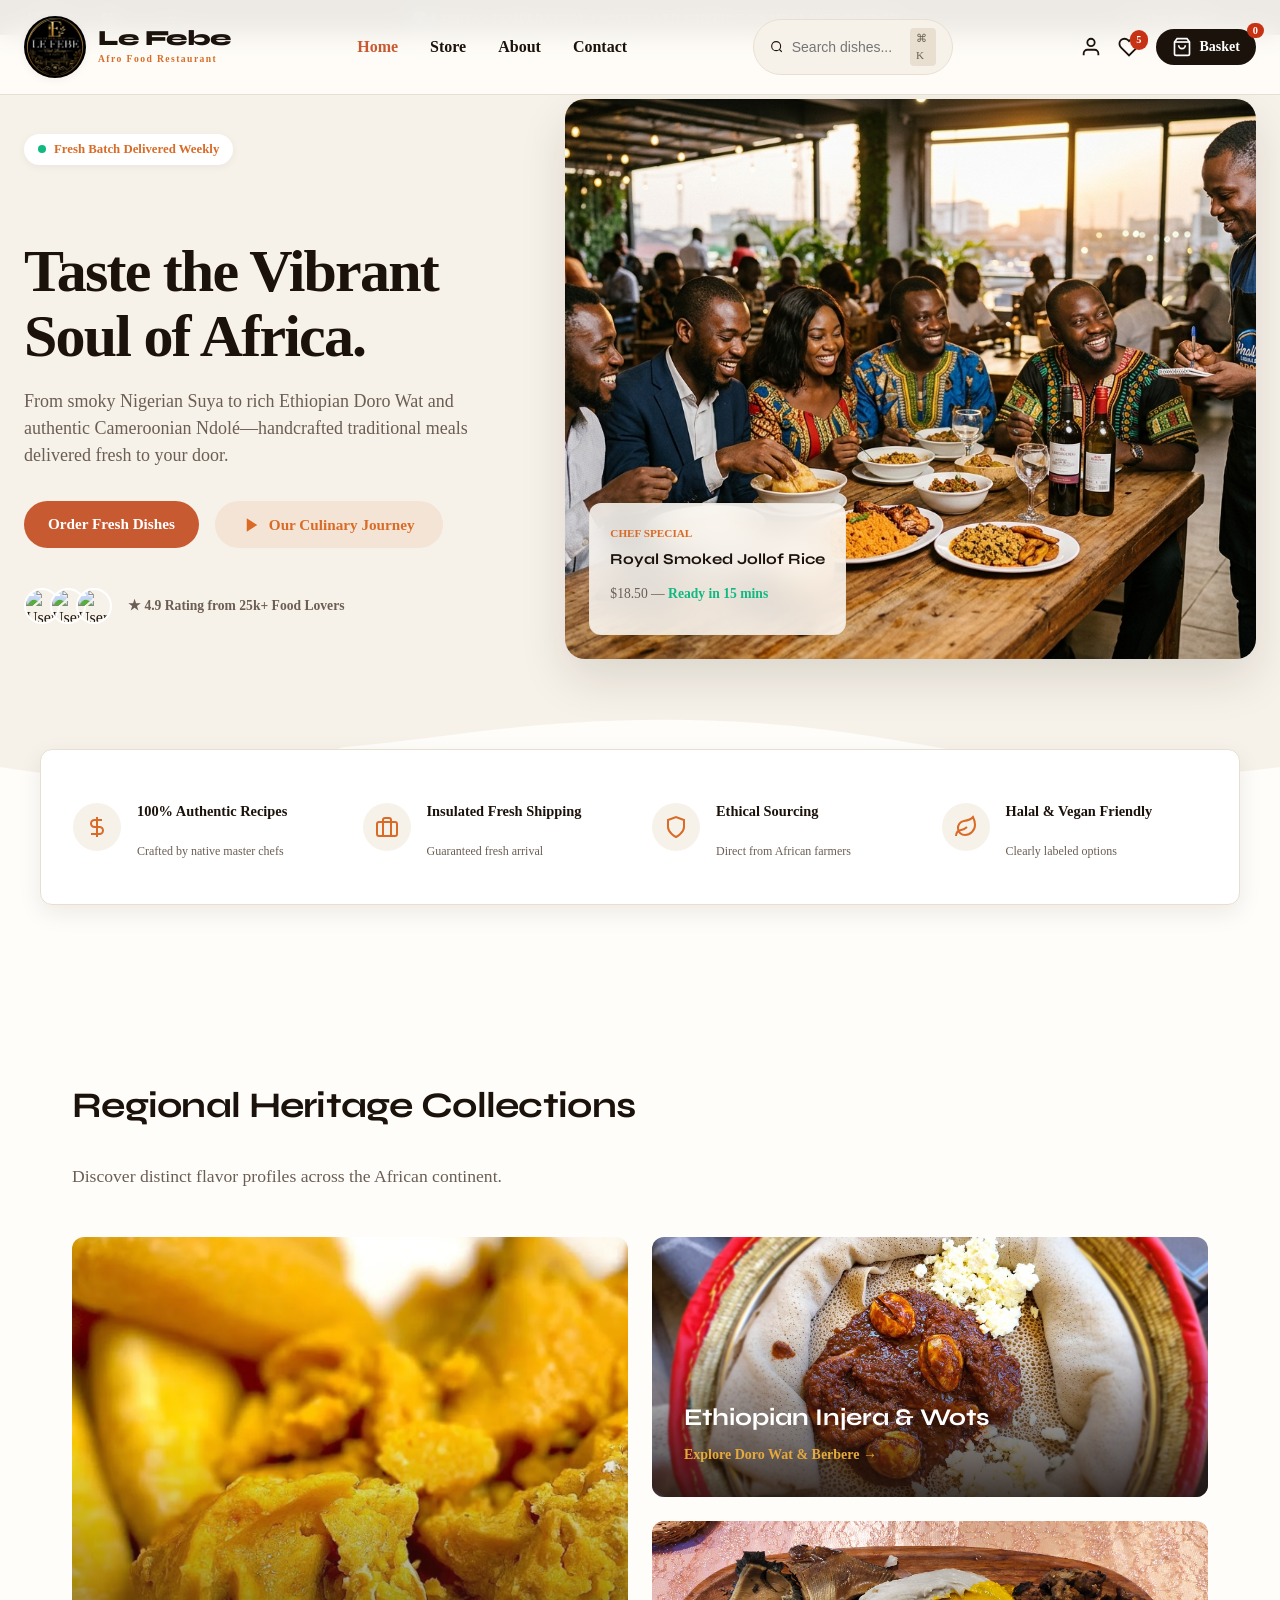
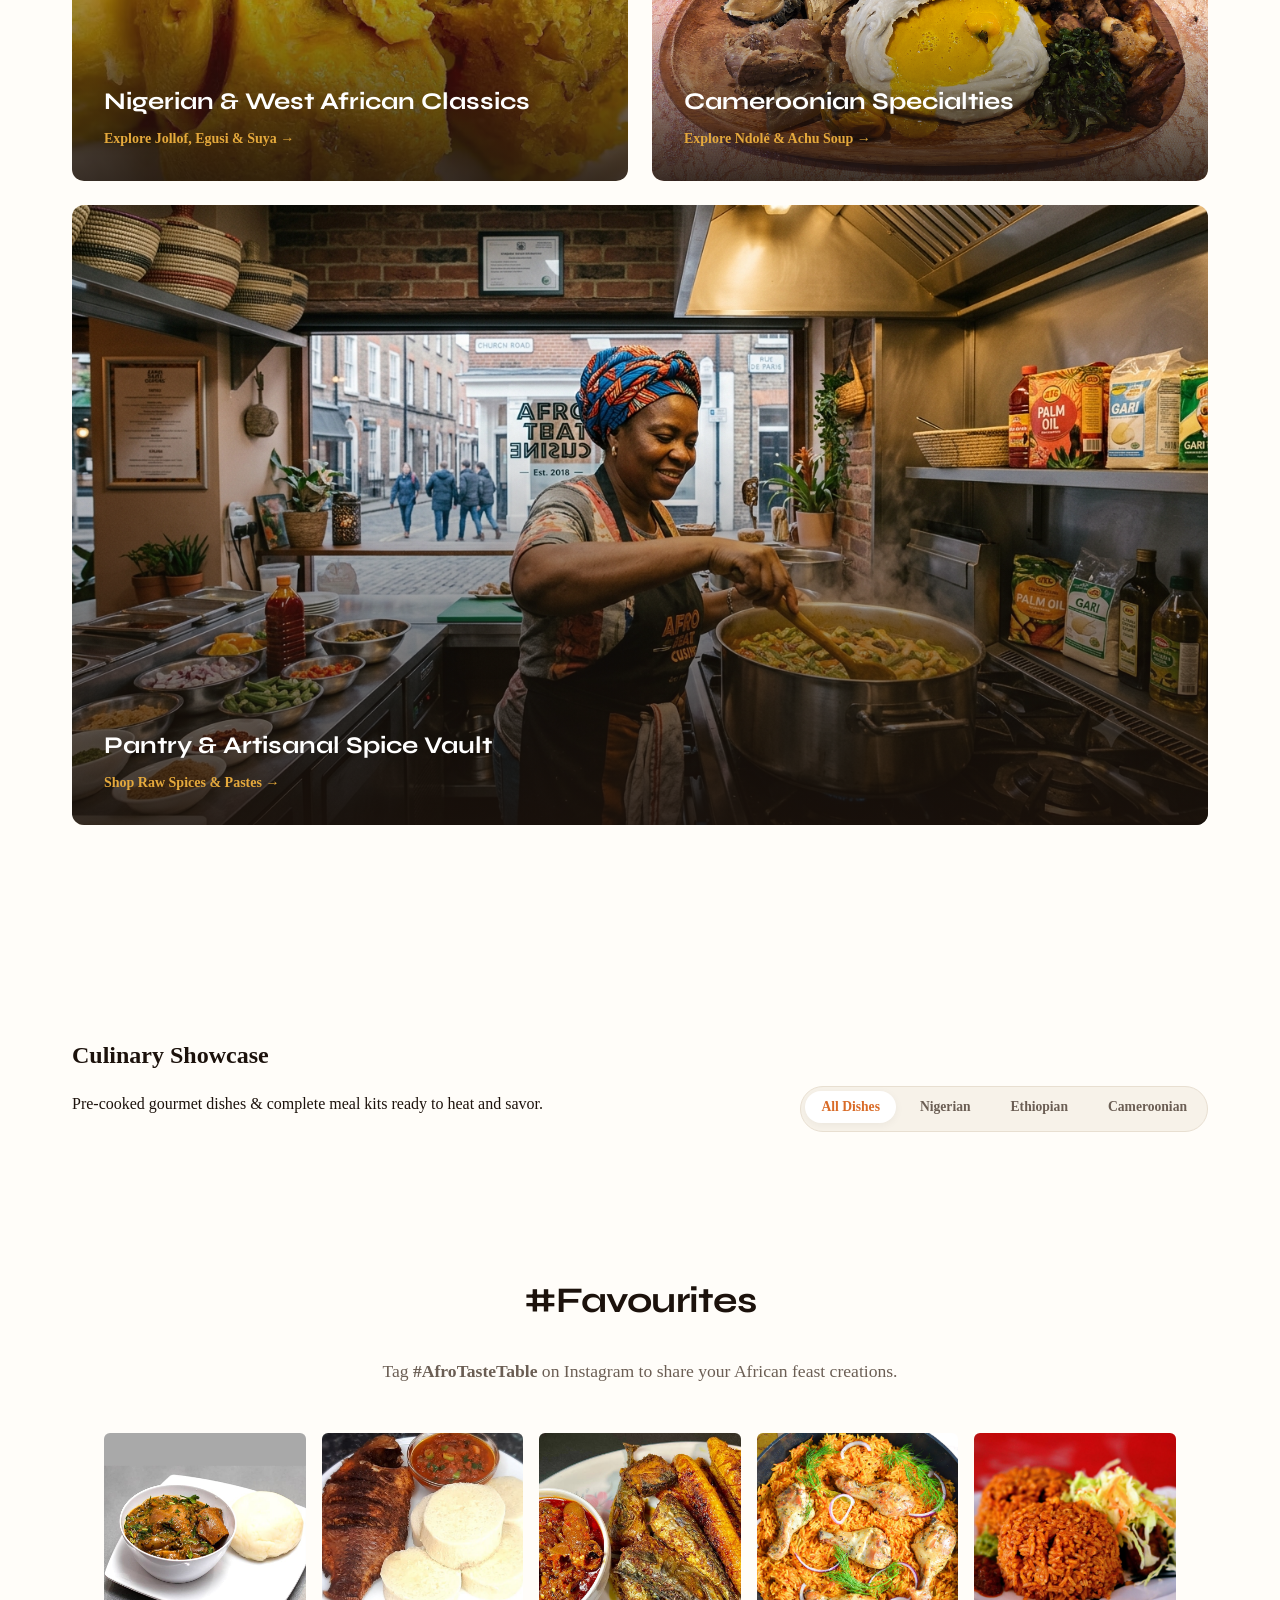
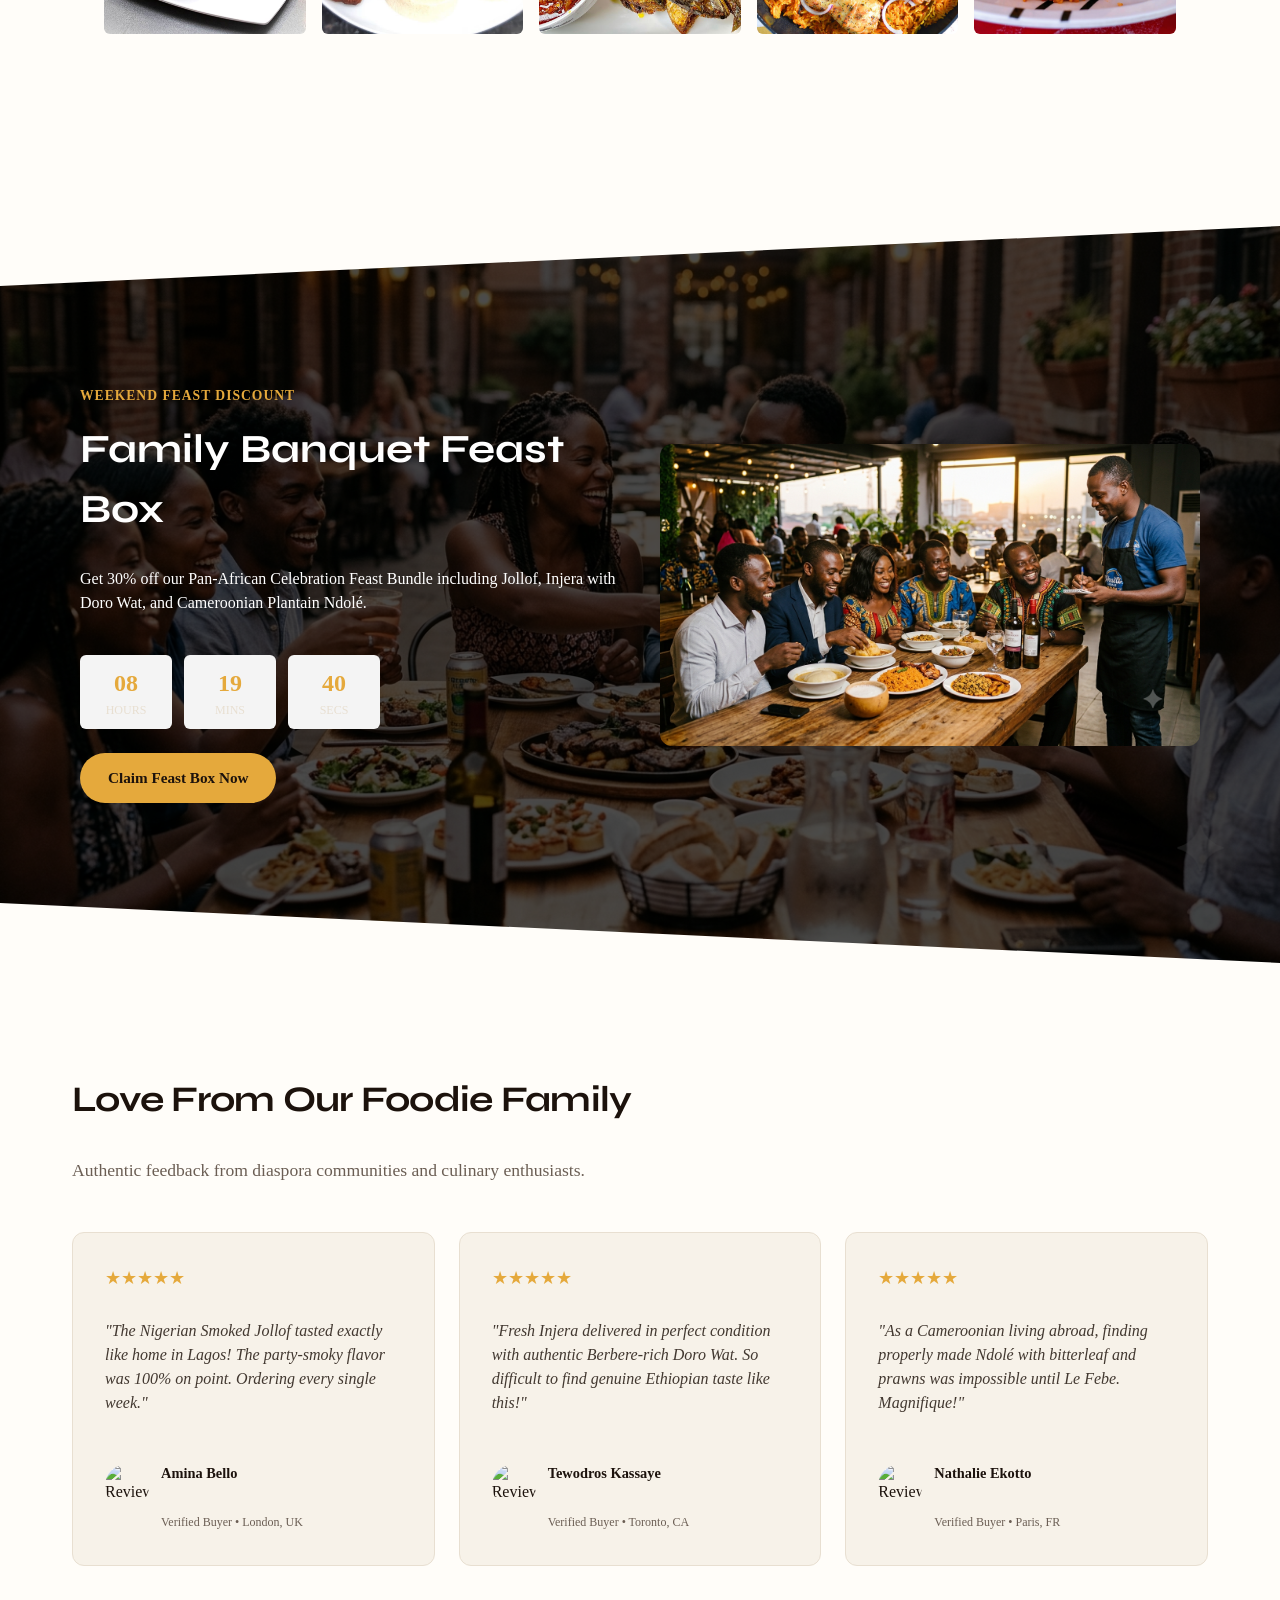
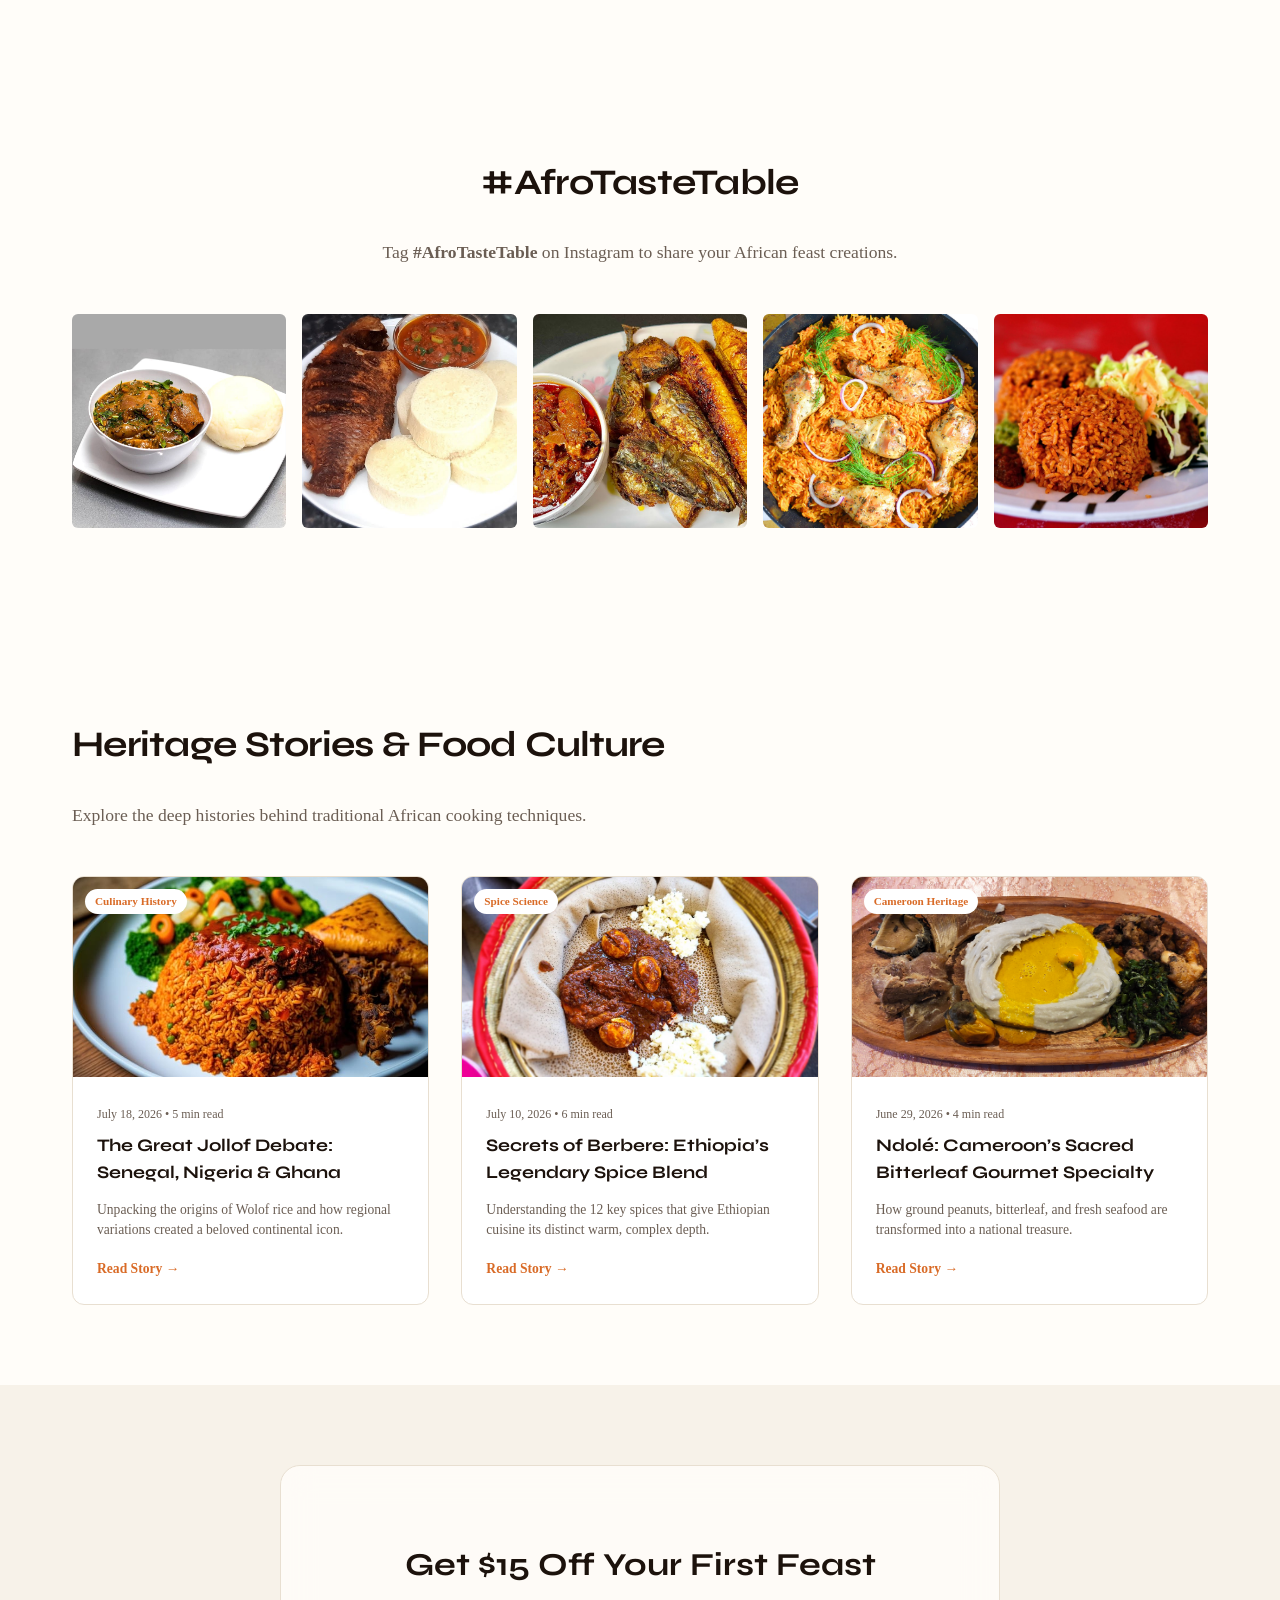
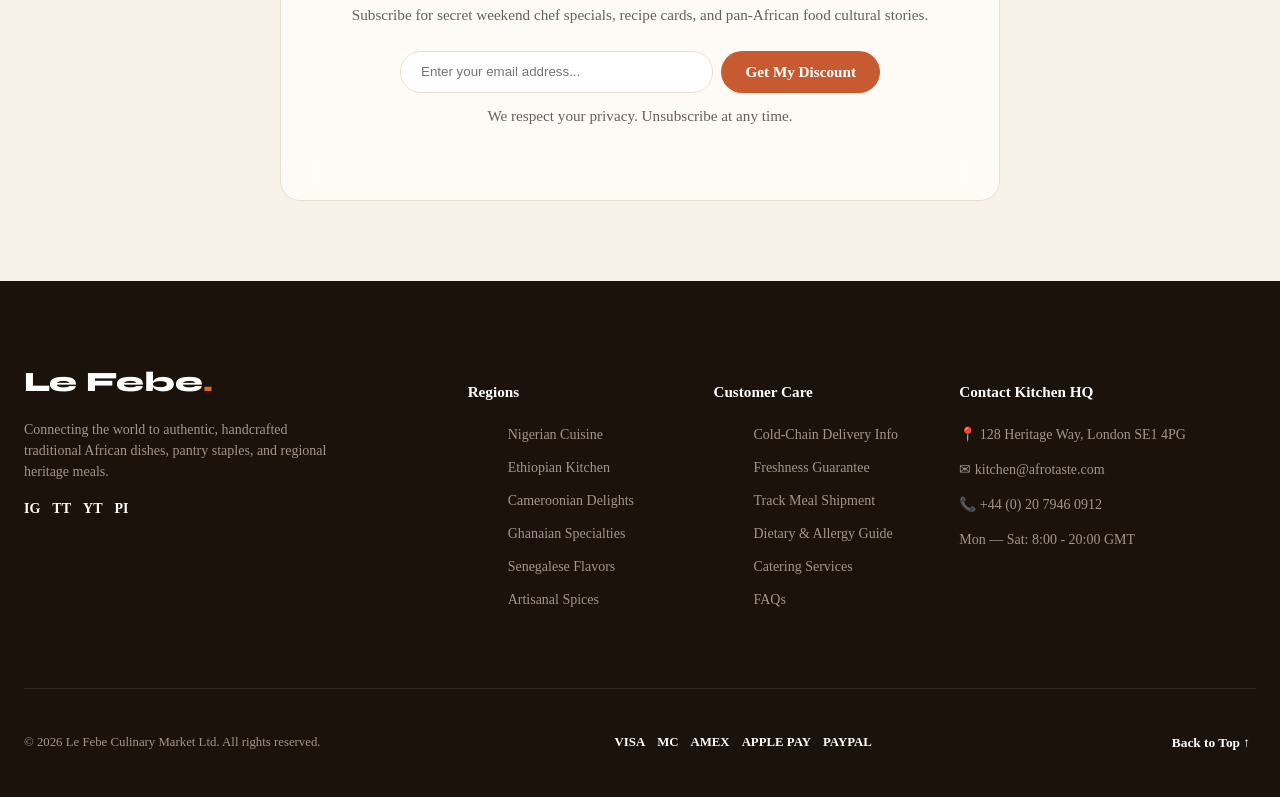
==== index.html @ 7fd89a49 ".." ====
<!DOCTYPE html>
<html lang="en">
<head>
  <meta charset="UTF-8">
  <meta name="viewport" content="width=device-width, initial-scale=1.0">
  <title>Le Febe — Authentic Pan-African Culinary Experience</title>
  <link rel="preconnect" href="https://fonts.googleapis.com">
  <link rel="preconnect" href="https://fonts.gstatic.com" crossorigin>
  <link href="https://fonts.googleapis.com/css2?family=Plus+Jakarta+Sans:wght@400;500;600;700&family=Syne:wght@600;700;800&display=swap" rel="stylesheet">
  <link rel="stylesheet" href="style.css">
</head>
<body>

  <!-- 1. SUPER HEADER (Announcement Bar) -->
  <div class="super-header" id="superHeader">
    <div class="super-header-container">
      <div class="selectors">
        <select aria-label="Currency Selector">
          <option>USD $</option>
          <option>EUR €</option>
          <option>GBP £</option>
          <option>NGN ₦</option>
        </select>
        <select aria-label="Language Selector">
          <option>EN</option>
          <option>FR</option>
          <option>AM (አማርኛ)</option>
        </select>
      </div>
      <div class="promo-text">
        🌍 EXPRESS TEMPERATURE-CONTROLLED SHIPPING ON MEAL KITS OVER $75
      </div>
      <div class="super-actions">
        <a href="#help">Catering Support</a>
        <button class="dismiss-btn" id="dismissSuperHeader" aria-label="Dismiss banner">✕</button>
      </div>
    </div>
  </div>


<!-- 2. MAIN HEADER -->
<header class="main-header">
  <div class="header-container">
    <!-- SITE NAME / LOGO (Stays visible on mobile) -->
    <a href="index.html" class="brand-logo-placeholder">
      <div class="logo-box">
        <img src="logo.png" alt="Swiss Logo" style="width: 100%; height: auto;"  srcset="">
        <!-- <svg width="22" height="22" viewBox="0 0 24 24" fill="none" stroke="#000" stroke-width="2"><path d="M12 2L2 7l10 5 10-5-10-5zM2 17l10 5 10-5M2 12l10 5 10-5"></path></svg> -->
      </div>
      <div class="logo-text-group">
        <span class="logo-name">Le Febe</span>
        <span class="logo-sub">Afro Food Restaurant</span>
      </div>
    </a>

    <!-- DESKTOP NAVIGATION LINKS -->
    <nav class="main-nav desktop-only">
      <ul class="nav-list">
        <li><a href="index.html" class="nav-link active">Home</a></li>
        <li><a href="store.html" class="nav-link">Store</a></li>
        <li><a href="about.html" class="nav-link">About</a></li>
        <li><a href="contact.html" class="nav-link">Contact</a></li>
      </ul>
    </nav>
    
    <!-- DESKTOP SEARCH BAR (NARROWER WIDTH) -->
    <div class="search-wrapper desktop-only">
      <svg width="18" height="18" viewBox="0 0 24 24" fill="none" stroke="currentColor" stroke-width="2"><circle cx="11" cy="11" r="8"></circle><line x1="21" y1="21" x2="16.65" y2="16.65"></line></svg>
      <input type="text" placeholder="Search dishes..." id="searchInput">
      <span class="search-shortcut">⌘K</span>
    </div>

    <!-- DESKTOP USER ACTIONS (Hidden on mobile) -->
    <div class="user-actions desktop-only">
      <a href="account.html" class="icon-link" aria-label="Account">
        <svg width="22" height="22" viewBox="0 0 24 24" fill="none" stroke="currentColor" stroke-width="2"><path d="M20 21v-2a4 4 0 0 0-4-4H8a4 4 0 0 0-4 4v2"></path><circle cx="12" cy="7" r="4"></circle></svg>
      </a>
      <a href="wishlist.html" class="icon-link wishlist-trigger" aria-label="Wishlist">
        <svg width="22" height="22" viewBox="0 0 24 24" fill="none" stroke="currentColor" stroke-width="2"><path d="M20.84 4.61a5.5 5.5 0 0 0-7.78 0L12 5.67l-1.06-1.06a5.5 5.5 0 0 0-7.78 7.78l1.06 1.06L12 21.23l7.78-7.78 1.06-1.06a5.5 5.5 0 0 0 0-7.78z"></path></svg>
        <span class="badge" id="wishlistCount">5</span>
      </a>
      <button class="cart-trigger-btn" id="cartTrigger" onclick="document.getElementById('cartDrawer').classList.add('active');">
        <svg width="20" height="20" viewBox="0 0 24 24" fill="none" stroke="currentColor" stroke-width="2"><path d="M6 2L3 6v14a2 2 0 0 0 2 2h14a2 2 0 0 0 2-2V6l-3-4z"></path><line x1="3" y1="6" x2="21" y2="6"></line><path d="M16 10a4 4 0 0 1-8 0"></path></svg>
        <span class="cart-title">Basket</span>
        <span class="badge" id="cartCount">0</span>
      </button>
    </div>

    <!-- MOBILE MENU TOGGLE BUTTON (Visible only on mobile) -->
    <button class="mobile-nav-toggle mobile-only" id="mobileMenuOpen" aria-label="Open Menu">
      <svg width="26" height="26" viewBox="0 0 24 24" fill="none" stroke="currentColor" stroke-width="2.5"><line x1="3" y1="12" x2="21" y2="12"></line><line x1="3" y1="6" x2="21" y2="6"></line><line x1="3" y1="18" x2="21" y2="18"></line></svg>
    </button>
  </div>
</header>


<!-- INSERT DIRECTLY AFTER <header>: MOBILE SLIDE-OUT MENU DRAWER -->
<div class="mobile-menu-overlay" id="mobileMenuOverlay"></div>
<aside class="mobile-menu-drawer" id="mobileMenuDrawer">
  <div class="mobile-menu-header">
    <span class="logo-name">Le Febe</span>
    <button id="mobileMenuClose" style="font-weight:700; font-size:1.2rem;">✕</button>
  </div>
  <div class="mobile-menu-body">
    <!-- Search bar moved inside mobile menu -->
    <div class="search-wrapper" style="margin-bottom: 16px;">
      <input type="text" placeholder="Search Jollof, Injera, Suya..." style="width:100%;">
    </div>
    <nav class="mobile-nav-list" style="display:flex; flex-direction:column; gap:12px;">
      <a href="#products">Ready Meals</a>
      <a href="#categories">Artisanal Spices</a>
      <a href="#promo">Weekend Feast Sale</a>
    </nav>
  </div>
</aside>

  <main>
    <!-- 3. HERO SECTION -->
    <section class="hero-section">
      <div class="hero-container">
        <div class="hero-content">
          <div class="pill-tag"><span class="dot"></span> Fresh Batch Delivered Weekly</div>
          <h1 class="hero-title" style="font-family: prompt" >Taste the Vibrant Soul of Africa.</h1>
          <p class="hero-subtitle">From smoky Nigerian Suya to rich Ethiopian Doro Wat and authentic Cameroonian Ndolé—handcrafted traditional meals delivered fresh to your door.</p>
          <div class="hero-cta-group">
            <a href="#products" class="btn btn-primary">Order Fresh Dishes</a>
            <button class="btn btn-ghost" id="openVideoBtn">
              <svg width="18" height="18" viewBox="0 0 24 24" fill="currentColor"><polygon points="5 3 19 12 5 21 5 3"></polygon></svg>
              Our Culinary Journey
            </button>
          </div>
          <div class="hero-social-proof">
            <div class="avatar-stack">
              <img src="https://images.unsplash.com/photo-1531746020798-e6953c6e8e04?auto=format&fit=crop&w=100&q=80" alt="User">
              <img src="https://images.unsplash.com/photo-1507003211169-0a1dd7228f2d?auto=format&fit=crop&w=100&q=80" alt="User">
              <img src="https://images.unsplash.com/photo-1522075469751-3a6694fb2f61?auto=format&fit=crop&w=100&q=80" alt="User">
            </div>
            <div class="proof-text">★ 4.9 Rating from 25k+ Food Lovers</div>
          </div>
        </div>

        <div class="hero-visual">
          <img src="hero.png" alt="Le Febe Banquet">
          <div class="floating-card glassmorphism">
            <span class="tag">Chef Special</span>
            <h4>Royal Smoked Jollof Rice</h4>
            <p>$18.50 — <span>Ready in 15 mins</span></p>
          </div>
        </div>
      </div>

      <!-- SHAPE DIVIDER 1: Soft Organic Wave -->
      <div class="shape-divider wave-divider">
        <svg data-name="Layer 1" xmlns="http://www.w3.org/2000/svg" viewBox="0 0 1200 120" preserveAspectRatio="none">
          <path d="M321.39,56.44c58-10.79,114.16-30.13,172-41.86,82.39-16.72,168.19-17.73,250.45-.39C823.78,31,906.67,72,985.66,92.83c70.05,18.48,146.53,26.09,214.34,3V120H0V95.8C59.71,118.08,130.83,121.5,200,115.8,241.1,112.4,281.3,87.9,321.39,56.44Z" fill="#FFFDF9"></path>
        </svg>
      </div>
    </section>

    <!-- 4. TRUST BADGES & VALUE PROPOSITIONS -->
    <section class="trust-section">
      <div class="trust-container">
        <div class="trust-card">
          <div class="icon-wrap">
            <svg width="24" height="24" viewBox="0 0 24 24" fill="none" stroke="currentColor" stroke-width="2"><path d="M12 2v20M17 5H9.5a3.5 3.5 0 0 0 0 7h5a3.5 3.5 0 0 1 0 7H6"></path></svg>
          </div>
          <div>
            <h4>100% Authentic Recipes</h4>
            <p>Crafted by native master chefs</p>
          </div>
        </div>
        <div class="trust-card">
          <div class="icon-wrap">
            <svg width="24" height="24" viewBox="0 0 24 24" fill="none" stroke="currentColor" stroke-width="2"><rect x="2" y="7" width="20" height="14" rx="2" ry="2"></rect><path d="M16 21V5a2 2 0 0 0-2-2h-4a2 2 0 0 0-2 2v16"></path></svg>
          </div>
          <div>
            <h4>Insulated Fresh Shipping</h4>
            <p>Guaranteed fresh arrival</p>
          </div>
        </div>
        <div class="trust-card">
          <div class="icon-wrap">
            <svg width="24" height="24" viewBox="0 0 24 24" fill="none" stroke="currentColor" stroke-width="2"><path d="M12 22s8-4 8-10V5l-8-3-8 3v7c0 6 8 10 8 10z"></path></svg>
          </div>
          <div>
            <h4>Ethical Sourcing</h4>
            <p>Direct from African farmers</p>
          </div>
        </div>
        <div class="trust-card">
          <div class="icon-wrap">
            <svg width="24" height="24" viewBox="0 0 24 24" fill="none" stroke="currentColor" stroke-width="2"><path d="M11 20A7 7 0 0 1 9.8 6.1C15.5 5 17 4.48 19 2c1 2 2 4.18 2 8 0 5.5-4.78 10-10 10Z"></path><path d="M2 21c0-3 1.85-5.36 5.08-6C9.5 14.52 12 13 13 12"></path></svg>
          </div>
          <div>
            <h4>Halal & Vegan Friendly</h4>
            <p>Clearly labeled options</p>
          </div>
        </div>
      </div>
    </section>

      <div class="container" style="margin-top: 4em;">
        <!-- <h2>AFRO-EATS Dynamic Storefront</h2> -->
        <div class="products-grid" id="productsGrid"></div>
      </div>

    <!-- 5. FEATURED CATEGORIES (Bento Grid) -->
    <section class="categories-section" id="categories">
      <div class="section-container">
        <div class="section-header">
          <h2>Regional Heritage Collections</h2>
          <p>Discover distinct flavor profiles across the African continent.</p>
        </div>
        
        <div class="bento-grid">
          <div class="bento-item cat-large">
            <img src="okpa.jpg" alt="West African Delights">
            <div class="bento-overlay">
              <h3>Nigerian & West African Classics</h3>
              <a href="#products" class="category-link">Explore Jollof, Egusi & Suya →</a>
            </div>
          </div>
          <div class="bento-item cat-top">
            <img src="ethio.jpg" alt="Ethiopian Injera">
            <div class="bento-overlay">
              <h3>Ethiopian Injera & Wots</h3>
              <a href="#products" class="category-link">Explore Doro Wat & Berbere →</a>
            </div>
          </div>
          <div class="bento-item cat-mid">
            <img src="cam.jpg" alt="Cameroonian Delicacies">
            <div class="bento-overlay">
              <h3>Cameroonian Specialties</h3>
              <a href="#products" class="category-link">Explore Ndolé & Achu Soup →</a>
            </div>
          </div>
          <div class="bento-item cat-wide">
            <img src="okra_ck.png" alt="African Spices">
            <div class="bento-overlay">
              <h3>Pantry & Artisanal Spice Vault</h3>
              <a href="#products" class="category-link">Shop Raw Spices & Pastes →</a>
            </div>
          </div>
        </div>
      </div>
    </section>

    <!-- 6. MAIN PRODUCT SHOWCASE GRID -->
    <section class="products-section" id="products">
      <div class="section-container">
        <div class="products-header">
          <div>
            <h2>Culinary Showcase</h2>
            <p>Pre-cooked gourmet dishes & complete meal kits ready to heat and savor.</p>
          </div>
          <div class="filter-tabs">
            <button class="tab-btn active" data-filter="all">All Dishes</button>
            <button class="tab-btn" data-filter="nigerian">Nigerian</button>
            <button class="tab-btn" data-filter="ethiopian">Ethiopian</button>
            <button class="tab-btn" data-filter="cameroonian">Cameroonian</button>
          </div>
        </div>



            <!-- 9. INSTAGRAM / SOCIAL COMMERCE MOSAIC GRID -->
    <section class="instagram-section">
      <div class="section-container">
        <div class="section-header center">
          <h2>#Favourites</h2>
          <p>Tag <strong>#AfroTasteTable</strong> on Instagram to share your African feast creations.</p>
        </div>

        <div class="mosaic-grid">
          <div class="mosaic-item">
            <img src="bitter leaf 2.jpeg" alt="Social Dish">
            <div class="mosaic-overlay">
              <span>View Recipe →</span>
            </div>
          </div>
          <div class="mosaic-item">
            <img src="yam.jpeg" alt="Social Dish">
            <div class="mosaic-overlay">
              <span>View Recipe →</span>
            </div>
          </div>
          <div class="mosaic-item">
            <img src="bole.jpg" alt="Social Dish">
            <div class="mosaic-overlay">
              <span>View Recipe →</span>
            </div>
          </div>
          <div class="mosaic-item">
            <img src="jallof3.jpeg" alt="Social Dish">
            <div class="mosaic-overlay">
              <span>View Recipe →</span>
            </div>
          </div>
          <div class="mosaic-item">
            <img src="jallof4.jpeg" alt="Social Dish">
            <div class="mosaic-overlay">
              <span>View Recipe →</span>
            </div>
          </div>
        </div>
      </div>
    </section>
        




      </div>
    </section>

    <!-- 7. PROMO BANNER SECTION (High-Urgency Flash Sale) -->
    <section class="promo-section" id="promo">
      <div id="overlay-div"></div>
      <!-- SHAPE DIVIDER 2 Top: Angular Geometric Slant -->
      <div class="shape-divider slant-top">
        <svg data-name="Layer 1" xmlns="http://www.w3.org/2000/svg" viewBox="0 0 1200 120" preserveAspectRatio="none">
          <path d="M1200 0L0 120V0h1200z" fill="#FFFDF9"></path>
        </svg>
      </div>


<style>
  /* Base Mobile Styles (Stack everything vertically) */
  .promo-container {
    display: flex;
    flex-direction: column-reverse; /* Puts text below the image on mobile */
    gap: 24px;
    padding: 20px;
    max-width: 1200px;
    margin: 0 auto;
    box-sizing: border-box;
  }

  .promo-content {
    display: flex;
    flex-direction: column;
    align-items: center; /* Center text and button on mobile */
    text-align: center;
  }

  /* Image scales perfectly and stops shrinking */
  .promo-image {
    width: 100%;
  }

  .promo-image img {
    width: 100%;
    height: auto;
    display: block;
    border-radius: 8px; /* Optional styling */
  }

  /* Typography & Tags */
  .urgency-tag {
    font-size: 0.85rem;
    font-weight: bold;
    letter-spacing: 1px;
  }

  .promo-title {
    font-size: 1.8rem; /* Scaled down for mobile screens */
    margin: 12px 0;
  }

  /* Countdown Grid */
  .countdown-timer {
    display: grid;
    grid-template-columns: repeat(3, 1fr);
    gap: 12px;
    width: 100%;
    max-width: 300px;
    margin: 20px 0;
  }

  .time-block {
    background: #f4f4f4; /* Placeholder background */
    padding: 10px;
    border-radius: 6px;
    display: flex;
    flex-direction: column;
    align-items: center;
  }

  .time-block span {
    font-size: 1.5rem;
    font-weight: bold;
  }

  .time-block label {
    font-size: 0.75rem;
  }

  /* Full-width call to action on mobile */
  .btn-accent {
    display: inline-block;
    width: 100%;
    max-width: 300px;
    padding: 14px;
    text-align: center;
    text-decoration: none;
    box-sizing: border-box;
  }


  /* Desktop Styles (Screens wider than 768px) */
  @media (min-width: 768px) {
    .promo-container {
      flex-direction: row; /* Side-by-side layout */
      align-items: center;
      gap: 40px;
      padding: 40px;
    }

    .promo-content {
      flex: 1;
      align-items: flex-start; /* Left-align for desktop */
      text-align: left;
    }

    .promo-image {
      flex: 1;
    }

    .promo-title {
      font-size: 2.5rem; /* Larger font for desktop */
    }

    .countdown-timer {
      margin: 24px 0;
    }

    .btn-accent {
      width: auto; /* Shrinks button back to text size on desktop */
      padding: 14px 28px;
    }
  }
</style>

<div class="promo-container" style="z-index: 99; position: relative;">
  <div class="promo-content">
    <span class="urgency-tag">WEEKEND FEAST DISCOUNT</span>
    <h2 class="promo-title">Family Banquet Feast Box</h2>
    <p>Get 30% off our Pan-African Celebration Feast Bundle including Jollof, Injera with Doro Wat, and Cameroonian Plantain Ndolé.</p>
    
    <div class="countdown-timer" id="countdown">
      <div class="time-block"><span id="hours">08</span><label>Hours</label></div>
      <div class="time-block"><span id="minutes">19</span><label>Mins</label></div>
      <div class="time-block"><span id="seconds">42</span><label>Secs</label></div>
    </div>

    <a href="#products" class="btn btn-accent">Claim Feast Box Now</a>
  </div>
  <div class="promo-image">
    <img src="hero.png" alt="African Feast Bundle">
  </div>
</div>

      <!-- SHAPE DIVIDER 2 Bottom: Angular Geometric Slant -->
      <div class="shape-divider slant-bottom">
        <svg data-name="Layer 1" xmlns="http://www.w3.org/2000/svg" viewBox="0 0 1200 120" preserveAspectRatio="none">
          <path d="M1200 120L0 0v120h1200z" fill="#FFFDF9"></path>
        </svg>
      </div>
    </section>

    <!-- 8. SOCIAL PROOF & CUSTOMER REVIEWS -->
    <section class="reviews-section">
      <div class="section-container">
        <div class="section-header">
          <h2>Love From Our Foodie Family</h2>
          <p>Authentic feedback from diaspora communities and culinary enthusiasts.</p>
        </div>

        <div class="reviews-carousel" id="reviewsCarousel">
          <div class="review-card">
            <div class="stars">★★★★★</div>
            <p class="review-text">"The Nigerian Smoked Jollof tasted exactly like home in Lagos! The party-smoky flavor was 100% on point. Ordering every single week."</p>
            <div class="reviewer">
              <img src="https://images.unsplash.com/photo-1531746020798-e6953c6e8e04?auto=format&fit=crop&w=100&q=80" alt="Reviewer">
              <div>
                <h5>Amina Bello</h5>
                <span>Verified Buyer • London, UK</span>
              </div>
            </div>
          </div>

          <div class="review-card">
            <div class="stars">★★★★★</div>
            <p class="review-text">"Fresh Injera delivered in perfect condition with authentic Berbere-rich Doro Wat. So difficult to find genuine Ethiopian taste like this!"</p>
            <div class="reviewer">
              <img src="https://images.unsplash.com/photo-1507003211169-0a1dd7228f2d?auto=format&fit=crop&w=100&q=80" alt="Reviewer">
              <div>
                <h5>Tewodros Kassaye</h5>
                <span>Verified Buyer • Toronto, CA</span>
              </div>
            </div>
          </div>

          <div class="review-card">
            <div class="stars">★★★★★</div>
            <p class="review-text">"As a Cameroonian living abroad, finding properly made Ndolé with bitterleaf and prawns was impossible until Le Febe. Magnifique!"</p>
            <div class="reviewer">
              <img src="https://images.unsplash.com/photo-1522075469751-3a6694fb2f61?auto=format&fit=crop&w=100&q=80" alt="Reviewer">
              <div>
                <h5>Nathalie Ekotto</h5>
                <span>Verified Buyer • Paris, FR</span>
              </div>
            </div>
          </div>
        </div>
      </div>
    </section>

    <!-- 9. INSTAGRAM / SOCIAL COMMERCE MOSAIC GRID -->
    <section class="instagram-section">
      <div class="section-container">
        <div class="section-header center">
          <h2>#AfroTasteTable</h2>
          <p>Tag <strong>#AfroTasteTable</strong> on Instagram to share your African feast creations.</p>
        </div>

        <div class="mosaic-grid">
          <div class="mosaic-item">
            <img src="bitter leaf 2.jpeg" alt="Social Dish">
            <div class="mosaic-overlay">
              <span>View Recipe →</span>
            </div>
          </div>
          <div class="mosaic-item">
            <img src="yam.jpeg" alt="Social Dish">
            <div class="mosaic-overlay">
              <span>View Recipe →</span>
            </div>
          </div>
          <div class="mosaic-item">
            <img src="bole.jpg" alt="Social Dish">
            <div class="mosaic-overlay">
              <span>View Recipe →</span>
            </div>
          </div>
          <div class="mosaic-item">
            <img src="jallof3.jpeg" alt="Social Dish">
            <div class="mosaic-overlay">
              <span>View Recipe →</span>
            </div>
          </div>
          <div class="mosaic-item">
            <img src="jallof4.jpeg" alt="Social Dish">
            <div class="mosaic-overlay">
              <span>View Recipe →</span>
            </div>
          </div>
        </div>
      </div>
    </section>

    <!-- 10. EDUCATIONAL CONTENT / EDITORIAL BLOG -->
    <section class="editorial-section" id="editorial">
      <div class="section-container">
        <div class="section-header">
          <h2>Heritage Stories & Food Culture</h2>
          <p>Explore the deep histories behind traditional African cooking techniques.</p>
        </div>

        <div class="editorial-grid">
          <article class="blog-card">
            <div class="blog-thumb">
              <span class="blog-pill">Culinary History</span>
              <img src="jallof5.jpeg" alt="Jollof History">
            </div>
            <div class="blog-content">
              <span class="meta">July 18, 2026 • 5 min read</span>
              <h3>The Great Jollof Debate: Senegal, Nigeria & Ghana</h3>
              <p>Unpacking the origins of Wolof rice and how regional variations created a beloved continental icon.</p>
              <a href="#" class="read-more">Read Story →</a>
            </div>
          </article>

          <article class="blog-card">
            <div class="blog-thumb">
              <span class="blog-pill">Spice Science</span>
              <img src="ethio.jpg" alt="Ethiopian Berbere">
            </div>
            <div class="blog-content">
              <span class="meta">July 10, 2026 • 6 min read</span>
              <h3>Secrets of Berbere: Ethiopia’s Legendary Spice Blend</h3>
              <p>Understanding the 12 key spices that give Ethiopian cuisine its distinct warm, complex depth.</p>
              <a href="#" class="read-more">Read Story →</a>
            </div>
          </article>

          <article class="blog-card">
            <div class="blog-thumb">
              <span class="blog-pill">Cameroon Heritage</span>
              <img src="cam.jpg" alt="Ndolé Prep">
            </div>
            <div class="blog-content">
              <span class="meta">June 29, 2026 • 4 min read</span>
              <h3>Ndolé: Cameroon’s Sacred Bitterleaf Gourmet Specialty</h3>
              <p>How ground peanuts, bitterleaf, and fresh seafood are transformed into a national treasure.</p>
              <a href="#" class="read-more">Read Story →</a>
            </div>
          </article>
        </div>
      </div>
    </section>

    <!-- 11. LEAD CAPTURE SECTION (Newsletter) -->
    <section class="newsletter-section">
      <div class="newsletter-card glassmorphism">
        <h2>Get $15 Off Your First Feast</h2>
        <p>Subscribe for secret weekend chef specials, recipe cards, and pan-African food cultural stories.</p>
        
        <form class="newsletter-form" id="newsletterForm">
          <input type="email" placeholder="Enter your email address..." required>
          <button type="submit" class="btn btn-primary">Get My Discount</button>
        </form>
        <p class="privacy-note">We respect your privacy. Unsubscribe at any time.</p>
      </div>
    </section>
  </main>

  <!-- 12. COMPLETE FOOTER SECTION -->
  <footer class="footer">
    <div class="footer-container">
      <div class="footer-grid">
        <div class="footer-col brand-col">
          <a href="#" class="footer-logo">Le Febe<span>.</span></a>
          <p>Connecting the world to authentic, handcrafted traditional African dishes, pantry staples, and regional heritage meals.</p>
          <div class="social-links">
            <a href="#" aria-label="Instagram">IG</a>
            <a href="#" aria-label="TikTok">TT</a>
            <a href="#" aria-label="YouTube">YT</a>
            <a href="#" aria-label="Pinterest">PI</a>
          </div>
        </div>

        <div class="footer-col">
          <h4>Regions</h4>
          <ul>
            <li><a href="#">Nigerian Cuisine</a></li>
            <li><a href="#">Ethiopian Kitchen</a></li>
            <li><a href="#">Cameroonian Delights</a></li>
            <li><a href="#">Ghanaian Specialties</a></li>
            <li><a href="#">Senegalese Flavors</a></li>
            <li><a href="#">Artisanal Spices</a></li>
          </ul>
        </div>

        <div class="footer-col">
          <h4>Customer Care</h4>
          <ul>
            <li><a href="#">Cold-Chain Delivery Info</a></li>
            <li><a href="#">Freshness Guarantee</a></li>
            <li><a href="#">Track Meal Shipment</a></li>
            <li><a href="#">Dietary & Allergy Guide</a></li>
            <li><a href="#">Catering Services</a></li>
            <li><a href="#">FAQs</a></li>
          </ul>
        </div>

        <div class="footer-col">
          <h4>Contact Kitchen HQ</h4>
          <p class="contact-item">📍 128 Heritage Way, London SE1 4PG</p>
          <p class="contact-item">✉ kitchen@afrotaste.com</p>
          <p class="contact-item">📞 +44 (0) 20 7946 0912</p>
          <p class="contact-item">Mon — Sat: 8:00 - 20:00 GMT</p>
        </div>
      </div>

      <div class="footer-bottom">
        <p>© 2026 Le Febe Culinary Market Ltd. All rights reserved.</p>
        <div class="payment-icons">
          <span>VISA</span>
          <span>MC</span>
          <span>AMEX</span>
          <span>APPLE PAY</span>
          <span>PAYPAL</span>
        </div>
        <button class="back-to-top" id="backToTop">Back to Top ↑</button>
      </div>
    </div>
  </footer>

  <!-- CART DRAWER MODAL -->
  <div class="cart-drawer-overlay" id="cartOverlay"></div>
  <aside class="cart-drawer" id="cartDrawer">
    <div class="cart-header">
      <h3>Your Taste Basket (<span id="cartDrawerCount">0</span>)</h3>
      <button class="close-drawer" id="closeCart" onclick="closeCartDrawer()">✕</button>
    </div>
    <div class="cart-body" id="cartItemsContainer">
      <div class="empty-cart-msg">Your Taste Basket is currently empty.</div>
    </div>
    <div class="cart-footer">
      <div class="subtotal-row">
        <span>Subtotal</span>
        <span id="cartSubtotal">CHF0.00</span>
      </div>
      <p class="shipping-note">Temperature-controlled packaging calculated at checkout.</p>
      <button class="btn btn-primary full-width" onclick="openCartCheckoutModal()" >Proceed to Secure Checkout</button>
    </div>
  </aside>

  <!-- QUICK VIEW MODAL -->
  <div class="modal-overlay" id="quickViewOverlay">
    <div class="modal-card">
      <button class="close-modal" id="closeQuickView">✕</button>
      <div class="modal-body" id="quickViewContent">
        <!-- Injected via JS -->
      </div>
    </div>
  </div>


    </div>
  </div>

  <!-- Checkout PayPal Modal -->
  <div class="modal-overlay" id="checkoutModal">
    <div class="checkout-card">
      <h3>Complete Your Checkout</h3>
      <p>Order Total: <strong id="checkoutTotal">CHF0.00</strong></p>
        <div class="paypal-box">

          <form action="https://www.paypal.com/cgi-bin/webscr" method="post" id="paypalForm" onsubmit="handlePaypalSubmit(event)">
            <input type="hidden" name="cmd" value="_xclick">
            <input type="hidden" name="business" value="...@gmail.com">
            <input type="hidden" name="item_name" value="AFRO-EATS Order">
            <input type="hidden" name="amount" id="paypalAmount" value="0.00">
            <input type="hidden" name="currency_code" value="CHF">
            <input type="hidden" name="rm" value="1">
            <input type="hidden" name="return" value="/return.html">
            <input type="hidden" name="cancel_return" value="https://yourdomain.com/index.html">

            <div class="form-group">
              <label for="fullName">Full Name</label>
              <input type="text" id="fullName" name="custom_full_name" required placeholder="John Doe">
            </div>

            <div class="form-group">
              <label for="residenceAddress">Residence Address</label>
              <input type="text" id="residenceAddress" name="custom_address" required placeholder="123 Main St, Apt 4B">
            </div>

            <div class="form-row">
              <div class="form-group">
                <label for="postCode">Post Code</label>
                <input type="text" id="postCode" name="custom_postcode" required placeholder="10001">
              </div>
              <div class="form-group">
                <label for="phoneNumber">Phone Number</label>
                <input type="tel" id="phoneNumber" name="custom_phone" required placeholder="+1 555-0199">
              </div>
            </div>

            <div class="notice-checkbox">
              <label>
                I understand that I must click "Return to Merchant" on the PayPal website after payment to finalize and log my order.
              </label>
              <input type="checkbox" id="acceptReturnNotice" required>
            </div>

            <button type="submit" id="paypalSubmitBtn" class="btn btn-paypal-theme full-width" disabled>
              <svg width="20" height="20" viewBox="0 0 24 24" fill="currentColor" style="margin-right:8px; vertical-align:middle;">
                <path d="M7.076 21.337H2.47a.641.641 0 0 1-.633-.74L4.944 3.72a.761.761 0 0 1 .752-.644h6.812c3.21 0 5.485.836 6.136 2.528.324.84.28 1.912-.132 3.193-.58 1.802-1.848 3.093-3.772 3.839 2.052.41 3.23 1.583 3.064 3.511-.237 2.766-2.58 4.39-6.31 4.39H8.437a.761.761 0 0 1-.752-.644l-.609-3.566z"/>
              </svg>
              Transfer to PayPal to Complete Payment
            </button>
          </form>
        </div>
        <button onclick="closeCheckoutModal()" style="margin-top: 1rem; background:none; border:none; cursor:pointer; text-decoration:underline;">Cancel</button>
    </div>
  </div>


<style>
  .paypal-box {
    background: #ffffff;
    padding: 1.5rem;
    border-radius: 8px;
    border: 1px solid #E8DDCF;
    max-width: 450px;
  }
  .form-group {
    margin-bottom: 1rem;
    text-align: left;
  }
  .form-group label {
    display: block;
    font-weight: 600;
    font-size: 0.85rem;
    margin-bottom: 0.3rem;
    color: #1A0F0D;
  }
  .form-group input {
    width: 100%;
    padding: 0.65rem;
    border: 1px solid #E8DDCF;
    border-radius: 6px;
    background: #FAF6F0;
    font-size: 0.95rem;
    box-sizing: border-box;
  }
  .form-row {
    display: flex;
    gap: 0.75rem;
  }
  .form-row .form-group {
    flex: 1;
  }
  .notice-checkbox {
    margin: 1.25rem 0;
    font-size: 0.85rem;
    color: #444;
    text-align: left;
  }
  .notice-checkbox label {
    cursor: pointer;
    display: flex;
    gap: 0.5rem;
    align-items: flex-start;
  }
  .full-width {
    width: 100%;
  }

  /* PayPal Redesigned Theme Button */
  .btn-paypal-theme {
    background: #FFC439;
    color: #003087;
    border: 1px solid #E5B229;
    padding: 0.85rem;
    border-radius: 25px;
    font-weight: 800;
    font-size: 1rem;
    cursor: pointer;
    display: flex;
    align-items: center;
    justify-content: center;
    transition: background 0.2s;
    box-shadow: 0 4px 10px rgba(255, 196, 57, 0.3);
  }
  .btn-paypal-theme:hover:not(:disabled) {
    background: #F2B72B;
  }
  .btn-paypal-theme:disabled {
    background: #E5E5E5;
    color: #999999;
    border-color: #CCCCCC;
    cursor: not-allowed;
    box-shadow: none;
  }
</style>



<!-- CART CHECKOUT PAYPAL MODAL -->
<div class="modal-overlay" id="cartPaypalModal">
  <div class="paypal-modal">
    <div class="paypal-header">
      <span class="paypal-logo">PayPal</span>
      <button onclick="closeCartCheckoutModal()" style="background:none; border:none; font-size:1.2rem; cursor:pointer;">✕</button>
    </div>

    <div class="paypal-body">
      <div class="return-notice">
        <svg width="22" height="22" viewBox="0 0 24 24" fill="none" stroke="currentColor" stroke-width="2"><circle cx="12" cy="12" r="10"></circle><line x1="12" y1="16" x2="12" y2="12"></line><line x1="12" y1="8" x2="12.01" y2="8"></line></svg>
        <div class="return-notice-text">
          <strong>Automatic Redirection Notice</strong>
          Once your payment completes, please click <strong>"Return to Merchant"</strong> to log your order.
        </div>
      </div>

      <form id="cartPaypalForm" onsubmit="handleCartPaypalSubmit(event)">
        <div class="form-group">
          <label for="cartFullName">Full Name</label>
          <input type="text" id="cartFullName" required placeholder="John Doe">
        </div>

        <div class="form-group">
          <label for="cartResidenceAddress">Residence Address</label>
          <input type="text" id="cartResidenceAddress" required placeholder="123 Main St, Apt 4B">
        </div>

        <div class="form-row">
          <div class="form-group">
            <label for="cartPostCode">Post Code</label>
            <input type="text" id="cartPostCode" required placeholder="10001">
          </div>
          <div class="form-group">
            <label for="cartPhoneNumber">Phone Number</label>
            <input type="tel" id="cartPhoneNumber" required placeholder="+1 555-0199">
          </div>
        </div>

        <div class="form-group">
          <label for="cartPayerId">E-mail</label>
          <input type="text" id="customer-email" placeholder="example@gmail.com" required>
        </div>

        <div class="order-summary">
          <div class="summary-row">
            <span>Items:</span>
            <span id="cartModalItemCount">0 items</span>
          </div>
          <div class="summary-row total">
            <span>Total Amount:</span>
            <span id="cartModalTotalPrice">CHF0.00</span>
          </div>
        </div>

        <button type="submit" id="cartPaySubmitBtn" class="btn-complete-pay">Complete Purchase</button>
      </form>
    </div>
  </div>
</div>

<script>

  let cart = JSON.parse(localStorage.getItem('afro_cart')) || [];

  // Script to handle enabling/disabling the button based on original checkbox state
  document.getElementById('acceptReturnNotice').addEventListener('change', function() {
    document.getElementById('paypalSubmitBtn').disabled = !this.checked;
  });

  // Supabase Database Insertion prior to PayPal redirection
  // async function handlePaypalSubmit(event) {
  //   event.preventDefault();
  //   const btn = document.getElementById('paypalSubmitBtn');
  //   btn.disabled = true;
  //   btn.innerText = 'Initializing Payment...';

  //   const fullName = document.getElementById('fullName').value.trim();
  //   const residenceAddress = document.getElementById('residenceAddress').value.trim();
  //   const postCode = document.getElementById('postCode').value.trim();
  //   const phoneNumber = document.getElementById('phoneNumber').value.trim();
  //   const amount = parseFloat(document.getElementById('paypalAmount').value) || 0.00;
  //   const transactionId = 'TXN-' + Date.now() + '-' + Math.floor(Math.random() * 1000);

  //   // 1. Insert entry into Supabase with 'pending' status and empty payer_id
  //   const { data, error } = await supabaseClient
  //     .from('payment')
  //     .insert([
  //       {
  //         transaction_id: transactionId,
  //         payment_gateway: 'paypal',
  //         amount: amount,
  //         currency: 'USD',
  //         payment_status: 'pending',
  //         full_name: fullName,
  //         residence_address: residenceAddress,
  //         post_code: postCode,
  //         phone_number: phoneNumber,
  //         payer_id: ''
  //       }
  //     ])
  //     .select('id')
  //     .single();

  //   if (error) {
  //     alert('Error initiating checkout: ' + error.message);
  //     btn.disabled = false;
  //     btn.innerText = 'Transfer to PayPal to Complete Payment';
  //     return;
  //   }

  //   // 2. Set return URL with inserted record ID
  //   const returnUrl = `/return.html?id=${data.id}`;
  //   document.querySelector('input[name="return"]').value = returnUrl;

  //   // 3. Submit form to PayPal Standard Endpoint
  //   event.target.submit();
  // }

    function closeCartCheckoutModal() {
      document.getElementById('cartPaypalModal').classList.remove('active');
    }



    function openCartCheckoutModal() {
      if (cart.length === 0) {
        alert('Your cart is empty!');
        return;
      }

      console.log( "CART", cart )
      const totalCount = cart.reduce((sum, item) => sum + item.qty, 0);
      const grandTotal = cart.reduce((sum, item) => sum + (item.price * item.qty), 0);

      document.getElementById('cartModalItemCount').innerText = `${totalCount} item(s)`;
      document.getElementById('cartModalTotalPrice').innerText = `CHF${grandTotal.toFixed(2)}`;

      closeCartDrawer();
      document.getElementById('cartPaypalModal').classList.add('active');
  }

  
  async function handleCartPaypalSubmit(event) {
  event.preventDefault();
  const btn = document.getElementById('cartPaySubmitBtn');
  btn.disabled = true;
  btn.innerText = 'Processing Payment...';

  const grandTotal = cart.reduce((sum, item) => sum + (item.price * item.qty), 0);
  const orderNumber = 'ORD-' + Date.now() + '-' + Math.floor(Math.random() * 1000);

  const fullName = document.getElementById('cartFullName').value.trim();
  const residenceAddress = document.getElementById('cartResidenceAddress').value.trim();
  const postCode = document.getElementById('cartPostCode').value.trim();
  const phoneNumber = document.getElementById('cartPhoneNumber').value.trim();
  const customerEmail= document.getElementById('customer-email').value.trim();

  // Extract and comma-separate all unique product IDs from the cart
  const productIds = cart.map(item => item.id).join(',');

  // Map directly to your 'ooder' schema
  const payload = {
    order_number: orderNumber,
    customer_name: fullName,
    customer_phone: phoneNumber,
    customer_email: customerEmail,
    shipping_address: `${residenceAddress}, ${postCode}`,
    product_id: productIds,
    subtotal: grandTotal,
    tax: 0.00,
    shipping_fee: 0.00,
    total_amount: grandTotal,
    status: 'pending'
  };

  // console.log( "STORE", payload )
  try {
    // 1. Insert order into Supabase
    const { data, error } = await supabaseClient
      .from('order')
      .insert([payload])
      .select('id')
      .single();

    if (error) throw error;

    // 2. Clear local cart
    cart = [];
    if (typeof saveAndRefreshCart === 'function') {
      saveAndRefreshCart();
    }

    // 3. Construct dynamic PayPal form and auto-submit
    const paypalForm = document.createElement('form');
    paypalForm.method = 'POST';
    paypalForm.action = 'https://www.paypal.com/cgi-bin/webscr';

    const fields = {
      cmd: '_xclick',
      business: 'uvictory35@gmail.com', // Replace with your merchant email
      item_name: `Le Febe Market Order #${data.id}`,
      amount: grandTotal.toFixed(2),
      currency_code: 'CHF',
      return: '/return.html',
      cancel_return: window.location.href,
      custom: data.id, // Holds the database order ID
      rm: '1'          // Returns HTTP POST/GET parameters to return URL
    };

    for (const [key, value] of Object.entries(fields)) {
      const hiddenInput = document.createElement('input');
      hiddenInput.type = 'hidden';
      hiddenInput.name = key;
      hiddenInput.value = value;
      paypalForm.appendChild(hiddenInput);
    }

    document.body.appendChild(paypalForm);
    paypalForm.submit();

    // console.log( "STORE 2", payload )

  } catch (err) {
    alert('Checkout error: ' + err.message);
    btn.disabled = false;
    btn.innerText = 'Complete Purchase';
  }
}




</script>


  <script>

    // Checkout Modal Handlers
    // function openCheckoutModal() {
    //   const subtotal = state.cart.reduce((sum, item) => sum + item.price, 0);
    //   if (subtotal === 0) return alert('Your cart is empty!');

    //   document.getElementById('checkoutTotal').textContent = `CHF${subtotal.toFixed(2)}`;
    //   document.getElementById('paypalAmount').value = subtotal.toFixed(2);
    //   document.getElementById('checkoutModal').classList.add('active');
    // }

    function closeCheckoutModal() {
      document.getElementById('checkoutModal').classList.remove('active');
    }

    // Notice confirmation checkbox listener
    document.getElementById('acceptReturnNotice').addEventListener('change', function(e) {
      document.getElementById('paypalSubmitBtn').disabled = !e.target.checked;
    });

    // Initialize application
    // loadProducts();
  </script>

  <script src="https://cdn.jsdelivr.net/npm/@supabase/supabase-js@2"></script>
  <script src="script.js"></script>
</body>
</html>
---- style.css ----
/* ==========================================================================
   AFRO TASTE — DESIGN TOKENS & SYSTEM ARCHITECTURE
   ========================================================================== */
:root {
  --font-primary: 'Plus Jakarta Sans', system-ui, -apple-system, sans-serif;
  --font-display: 'Syne', Georgia, serif;

  /* Warm African Palette: Terracotta, Deep Earth Slate, Gold Accent */
  --color-surface-primary: #FFFDF9;
  --color-surface-secondary: #F7F2E9;
  --color-surface-brand: #1C120C; /* Deep Roasted Mahogany */
  --color-surface-card: #FFFFFF;

  --color-text-primary: #1C120C;
  --color-text-muted: #6B5E54;
  --color-text-light: #FFFDF9;
  --terracotta: #C85A32; --border: #E8DDCF;

  --color-accent-primary: #D96B27; /* Rich Terracotta */
  --color-accent-gold: #E5A93C;    /* Warm Gold */
  --color-accent-urgent: #C83214;  /* Chili Red */
  --color-border: #E8DFD1;

  --radius-sm: 6px;
  --radius-md: 12px;
  --radius-lg: 20px;
  --radius-full: 9999px;

  --transition-fast: 0.2s cubic-bezier(0.16, 1, 0.3, 1);
  --transition-smooth: 0.4s cubic-bezier(0.16, 1, 0.3, 1);

  --shadow-sm: 0 2px 8px rgba(28, 18, 12, 0.05);
  --shadow-md: 0 8px 24px rgba(28, 18, 12, 0.08);
  --shadow-lg: 0 20px 48px rgba(28, 18, 12, 0.12);
}

/* ==========================================================================
   GLOBAL RESET & CORE STYLES
   ========================================================================== */
*, *::before, *::after {
  box-sizing: border-box;
}

html, body {
  max-width: 100vw;
  overflow-x: hidden;
  margin: 0;
  padding: 0;
}

body {
  font-family: Century goothic;
  background-color: var(--color-surface-primary);
  color: var(--color-text-primary);
  line-height: 1.5;
  overflow-x: hidden;
}

a {
  color: inherit;
  text-decoration: none;
}

button {
  font-family: inherit;
  cursor: pointer;
  border: none;
  background: none;
}

img {
  max-width: 100%;
  height: auto;
  display: block;
}

.section-container {
  max-width: 1280px;
  margin: 0 auto;
  padding: 80px 24px;
}

.section-header {
  margin-bottom: 48px;
}
.section-header.center {
  text-align: center;
}
.section-header h2 {
  font-family: var(--font-display);
  font-size: 2.25rem;
  font-weight: 700;
  letter-spacing: -0.02em;
}
.section-header p {
  color: var(--color-text-muted);
  margin-top: 8px;
  font-size: 1.1rem;
}

/* ==========================================================================
   BUTTONS & UI ELEMENTS
   ========================================================================== */
.btn {
  display: inline-flex;
  align-items: center;
  justify-content: center;
  gap: 8px;
  padding: 14px 28px;
  font-size: 0.95rem;
  font-weight: 600;
  border-radius: var(--radius-full);
  transition: transform var(--transition-fast), background-color var(--transition-fast), box-shadow var(--transition-fast);
}
.btn:hover {
  transform: translateY(-2px);
}

.btn-primary {
  background-color: var(--color-accent-primary);
  color: var(--color-text-light);
}
.btn-primary:hover {
  background-color: #B85418;
  box-shadow: var(--shadow-md);
}

.btn-ghost {
  background-color: rgba(217, 107, 39, 0.1);
  color: var(--color-accent-primary);
}
.btn-ghost:hover {
  background-color: rgba(217, 107, 39, 0.2);
}

.btn-accent {
  background-color: var(--color-accent-gold);
  color: var(--color-surface-brand);
}
.btn-accent:hover {
  background-color: #D4982A;
}

.glassmorphism {
  background: rgba(255, 253, 249, 0.85);
  backdrop-filter: blur(16px);
  -webkit-backdrop-filter: blur(16px);
  border: 1px solid rgba(232, 223, 209, 0.6);
}

/* ==========================================================================
   1. SUPER HEADER
   ========================================================================== */
.super-header {
  background-color: var(--color-surface-brand);
  color: var(--color-text-light);
  font-size: 0.75rem;
  font-weight: 600;
  letter-spacing: 0.03em;
  padding: 8px 24px;
  transition: all var(--transition-fast);
}
.super-header.hidden {
  display: none;
}
.super-header-container {
  max-width: 1440px;
  margin: 0 auto;
  display: flex;
  justify-content: space-between;
  align-items: center;
}
.super-header select {
  background: transparent;
  color: var(--color-text-light);
  border: none;
  font-size: 0.75rem;
  cursor: pointer;
  margin-right: 12px;
}
.super-header select option {
  background: var(--color-surface-brand);
}
.dismiss-btn {
  color: var(--color-text-light);
  font-size: 0.9rem;
  margin-left: 12px;
  opacity: 0.7;
}
.dismiss-btn:hover { opacity: 1; }

/* ==========================================================================
   2. MAIN HEADER & LOGO PLACEHOLDER
   ========================================================================== */
.main-header {
  position: fixed;
  top: 0;
  right: 0;
  left: 0;
  z-index: 100;
  background: rgba(255, 253, 249, 0.92);
  backdrop-filter: blur(12px);
  border-bottom: 1px solid var(--color-border);
}
.header-container {
  max-width: 1440px;
  margin: 0 auto;
  padding: 16px 24px;
  display: flex;
  align-items: center;
  justify-content: space-between;
}

/* LOGO PLACEHOLDER DESIGN */
.brand-logo-placeholder {
  display: flex;
  align-items: center;
  gap: 12px;
}
.logo-box {
  width: 62px;
  height: 62px;
  background: #000;
  color: white;
  border-radius: 100em;
  display: flex;
  text-align: center;
  align-items: center;
  justify-content: center;
  box-shadow: var(--shadow-sm);
}
.logo-text-group {
  display: flex;
  flex-direction: column;
}
.logo-name {
  font-family: var(--font-display);
  font-size: 1.35rem;
  font-weight: 800;
  letter-spacing: -0.02em;
  color: var(--color-surface-brand);
  line-height: 1;
}
.logo-sub {
  font-size: 0.6rem;
  font-weight: 700;
  letter-spacing: 0.15em;
  color: var(--color-accent-primary);
  margin-top: 2px;
}

.search-wrapper {
  position: relative;
  display: flex;
  align-items: center;
  background-color: var(--color-surface-secondary);
  border-radius: var(--radius-full);
  padding: 8px 16px;
  width: 100%;
  max-width: 440px;
  border: 1px solid var(--color-border);
}
.search-wrapper input {
  border: none;
  background: transparent;
  width: 100%;
  padding-left: 8px;
  outline: none;
  font-size: 0.875rem;
  color: var(--color-text-primary);
}
.search-shortcut {
  font-size: 0.7rem;
  background: #E8DFD1;
  padding: 2px 6px;
  border-radius: 4px;
  color: var(--color-text-muted);
}

.user-actions {
  display: flex;
  align-items: center;
  gap: 16px;
}
.icon-link {
  position: relative;
  display: flex;
  align-items: center;
  color: var(--color-surface-brand);
}
.badge {
  position: absolute;
  top: -6px;
  right: -8px;
  background-color: var(--color-accent-urgent);
  color: white;
  font-size: 0.65rem;
  font-weight: 700;
  padding: 2px 6px;
  border-radius: var(--radius-full);
}

.cart-trigger-btn {
  display: flex;
  align-items: center;
  gap: 8px;
  background-color: var(--color-surface-brand);
  color: white;
  padding: 8px 16px;
  border-radius: var(--radius-full);
  font-size: 0.875rem;
  font-weight: 600;
  position: relative;
}

.megamenu-nav {
  border-top: 1px solid rgba(0,0,0,0.04);
}
.nav-links {
  display: flex;
  justify-content: center;
  gap: 32px;
  list-style: none;
  padding: 12px 0;
}
.nav-links a {
  font-size: 0.9rem;
  font-weight: 600;
  color: var(--color-text-primary);
  transition: color var(--transition-fast);
}
.nav-links a:hover { color: var(--color-accent-primary); }
.sale-link { color: var(--color-accent-urgent) !important; font-weight: 700 !important; }

/* Megamenu Panel */
.has-megamenu { position: relative; }
.megamenu-panel {
  position: absolute;
  top: 100%;
  left: 50%;
  transform: translateX(-50%) translateY(10px);
  width: 840px;
  background: white;
  border-radius: var(--radius-md);
  box-shadow: var(--shadow-lg);
  padding: 32px;
  opacity: 0;
  visibility: hidden;
  transition: all var(--transition-smooth);
}
.has-megamenu:hover .megamenu-panel {
  opacity: 1;
  visibility: visible;
  transform: translateX(-50%) translateY(0);
}
.megamenu-grid {
  display: grid;
  grid-template-columns: repeat(3, 1fr) 220px;
  gap: 24px;
}
.menu-col { display: flex; flex-direction: column; gap: 8px; }
.menu-col h4 { font-size: 0.85rem; text-transform: uppercase; color: var(--color-accent-primary); font-weight: 700; margin-bottom: 8px; }
.menu-card { position: relative; border-radius: var(--radius-sm); overflow: hidden; }
.menu-card img { width: 100%; height: 100%; object-fit: cover; }
.menu-card .overlay {
  position: absolute;
  inset: 0;
  background: linear-gradient(0deg, rgba(0,0,0,0.7), transparent);
  color: white;
  padding: 12px;
  display: flex;
  flex-direction: column;
  justify-content: flex-end;
}

/* ==========================================================================
   3. HERO SECTION
   ========================================================================== */
.hero-section {
  position: relative;
  background-color: var(--color-surface-secondary);
  padding: 64px 24px 120px 24px;
  overflow: hidden;
}
.hero-container {
  max-width: 1360px;
  margin: 0 auto;
  display: grid;
  grid-template-columns: 5fr 7fr;
  gap: 48px;
  align-items: center;
}
.pill-tag {
  display: inline-flex;
  align-items: center;
  gap: 8px;
  background: white;
  padding: 6px 14px;
  border-radius: var(--radius-full);
  font-size: 0.8rem;
  font-weight: 600;
  box-shadow: var(--shadow-sm);
  margin-bottom: 24px;
  color: var(--color-accent-primary);
}
.pill-tag .dot { width: 8px; height: 8px; background: #10B981; border-radius: 50%; }

.hero-title {
  font-family: var(--font-display);
  font-size: 3.75rem;
  line-height: 1.08;
  font-weight: 800;
  letter-spacing: -0.03em;
  margin-bottom: 20px;
  color: var(--color-surface-brand);
}
.hero-subtitle {
  font-size: 1.125rem;
  color: var(--color-text-muted);
  max-width: 500px;
  margin-bottom: 32px;
}
.hero-cta-group { display: flex; gap: 16px; margin-bottom: 40px; }

.hero-social-proof { display: flex; align-items: center; gap: 16px; }
.avatar-stack { display: flex; }
.avatar-stack img {
  width: 36px;
  height: 36px;
  border-radius: 50%;
  border: 2px solid white;
  margin-left: -10px;
}
.avatar-stack img:first-child { margin-left: 0; }
.proof-text { font-size: 0.85rem; font-weight: 600; color: var(--color-text-muted); }

.hero-visual { position: relative; border-radius: var(--radius-lg); overflow: hidden; box-shadow: var(--shadow-lg); }
.hero-visual img { width: 100%; height: 560px; object-fit: cover; }
.floating-card {
  position: absolute;
  bottom: 24px;
  left: 24px;
  padding: 16px 20px;
  border-radius: var(--radius-md);
  max-width: 280px;
}
.floating-card .tag { font-size: 0.7rem; text-transform: uppercase; font-weight: 700; color: var(--color-accent-primary); }
.floating-card h4 { font-size: 0.95rem; margin: 4px 0; font-family: var(--font-display); }
.floating-card p { font-size: 0.85rem; color: var(--color-text-muted); }
.floating-card span { color: #10B981; font-weight: 600; }

/* Shape Divider 1 */
.shape-divider {
  position: absolute;
  bottom: 0;
  left: 0;
  width: 100%;
  overflow: hidden;
  line-height: 0;
}
.shape-divider svg {
  position: relative;
  display: block;
  width: calc(100% + 1.3px);
  height: 60px;
}

/* ==========================================================================
   4. TRUST BADGES
   ========================================================================== */
.trust-section {
  position: relative;
  z-index: 10;
  margin-top: -30px;
  padding: 0 24px;
}
.trust-container {
  max-width: 1200px;
  margin: 0 auto;
  background: white;
  border-radius: var(--radius-md);
  box-shadow: var(--shadow-md);
  border: 1px solid var(--color-border);
  display: grid;
  grid-template-columns: repeat(4, 1fr);
  padding: 32px;
  gap: 24px;
}
.trust-card { display: flex; align-items: center; gap: 16px; }
.icon-wrap {
  background-color: var(--color-surface-secondary);
  padding: 12px;
  border-radius: 50%;
  color: var(--color-accent-primary);
}
.trust-card h4 { font-size: 0.9rem; font-weight: 700; }
.trust-card p { font-size: 0.75rem; color: var(--color-text-muted); }

/* ==========================================================================
   5. FEATURED CATEGORIES (Bento Grid)
   ========================================================================== */
.bento-grid {
  display: grid;
  grid-template-columns: 1fr 1fr;
  grid-template-rows: 260px 260px;
  gap: 24px;
}
.bento-item {
  position: relative;
  border-radius: var(--radius-md);
  overflow: hidden;
}
.bento-item img {
  width: 100%;
  height: 100%;
  object-fit: cover;
  transition: transform var(--transition-smooth);
}
.bento-item:hover img { transform: scale(1.05); }

.cat-large { grid-row: span 2; }
.cat-wide { grid-column: span 2; }

.bento-overlay {
  position: absolute;
  inset: 0;
  background: linear-gradient(0deg, rgba(28,18,12,0.85) 0%, transparent 65%);
  padding: 32px;
  display: flex;
  flex-direction: column;
  justify-content: flex-end;
  color: white;
}
.bento-overlay h3 { font-family: var(--font-display); font-size: 1.5rem; margin-bottom: 8px; }
.category-link { font-size: 0.875rem; font-weight: 700; color: var(--color-accent-gold); }

/* ==========================================================================
   6. MAIN PRODUCT SHOWCASE
   ========================================================================== */
.products-header {
  display: flex;
  justify-content: space-between;
  align-items: flex-end;
  margin-bottom: 40px;
}
.filter-tabs { display: flex; gap: 8px; background: var(--color-surface-secondary); padding: 4px; border-radius: var(--radius-full); border: 1px solid var(--color-border); }
.tab-btn {
  padding: 8px 18px;
  border-radius: var(--radius-full);
  font-size: 0.85rem;
  font-weight: 600;
  color: var(--color-text-muted);
}
.tab-btn.active { background: white; color: var(--color-accent-primary); box-shadow: var(--shadow-sm); }

.products-grid {
  display: grid;
  grid-template-columns: repeat(4, 1fr);
  gap: 24px;
}

/* Product Card Component */
.product-card {
  background: white;
  border-radius: var(--radius-md);
  border: 1px solid var(--color-border);
  overflow: hidden;
  transition: box-shadow var(--transition-fast);
}
.product-card:hover { box-shadow: var(--shadow-md); }
.product-thumb {
  position: relative;
  aspect-ratio: 4/3;
  background-color: var(--color-surface-secondary);
  overflow: hidden;
}
.product-thumb img { width: 100%; height: 100%; object-fit: cover; }
.badge-discount {
  position: absolute;
  top: 12px;
  left: 12px;
  background: var(--color-accent-urgent);
  color: white;
  font-size: 0.7rem;
  font-weight: 700;
  padding: 4px 8px;
  border-radius: 4px;
}
.quick-view-btn {
  position: absolute;
  bottom: 12px;
  left: 12px;
  right: 12px;
  background: rgba(255,253,249,0.92);
  padding: 10px;
  border-radius: var(--radius-sm);
  font-size: 0.8rem;
  font-weight: 700;
  text-align: center;
  opacity: 0;
  transform: translateY(10px);
  transition: all var(--transition-fast);
  color: var(--color-surface-brand);
}
.product-card:hover .quick-view-btn { opacity: 1; transform: translateY(0); }

.product-details { padding: 16px; }
.product-brand { font-size: 0.7rem; text-transform: uppercase; color: var(--color-accent-primary); font-weight: 700; letter-spacing: 0.05em; }
.product-title { font-size: 0.95rem; font-weight: 700; margin: 4px 0; font-family: var(--font-display); }
.product-price { display: flex; gap: 8px; font-weight: 700; font-size: 0.95rem; }
.product-price .old { text-decoration: line-through; color: var(--color-text-muted); font-weight: 400; }

.add-to-cart-btn {
  width: 100%;
  margin-top: 12px;
  padding: 10px;
  border: 1px solid var(--color-accent-primary);
  color: var(--color-accent-primary);
  border-radius: var(--radius-sm);
  font-size: 0.85rem;
  font-weight: 700;
  transition: all var(--transition-fast);
}
.add-to-cart-btn:hover { background: var(--color-accent-primary); color: white; }

/* ==========================================================================
   7. PROMO BANNER SECTION
   ========================================================================== */

.promo-section {
  position: relative;
  background: url('frnds.png') center/cover no-repeat;
  color: white;
  padding: 120px 24px;
  overflow: hidden;
}

#overlay-div
{
  background-color: #000;
  opacity: .7;
  position: absolute;
  top: 0;
  right: 0;
  left: 0;
  bottom: 0;
}


.promo-container {
  max-width: 1200px;
  margin: 0 auto;
  display: grid;
  grid-template-columns: 1fr 1fr;
  gap: 48px;
  align-items: center;
}
.urgency-tag { color: var(--color-accent-gold); font-size: 0.8rem; font-weight: 800; letter-spacing: 0.1em; }
.promo-title { font-family: var(--font-display); font-size: 3rem; margin: 12px 0; }

.countdown-timer { display: flex; gap: 16px; margin: 24px 0 32px 0; }
.time-block {
  background: rgba(255,255,255,0.08);
  padding: 12px 20px;
  border-radius: var(--radius-sm);
  text-align: center;
}
.time-block span { font-size: 1.75rem; font-weight: 800; display: block; color: var(--color-accent-gold); }
.time-block label { font-size: 0.65rem; text-transform: uppercase; color: var(--color-border); }

.promo-image { border-radius: var(--radius-md); overflow: hidden; }
.promo-image img { width: 100%; height: 400px; object-fit: cover; }

/* Shape Dividers Slant */
.slant-top { top: 0; bottom: auto; }
.slant-bottom { bottom: 0; top: auto; }

/* ==========================================================================
   8. REVIEWS SECTION
   ========================================================================== */
.reviews-carousel {
  display: grid;
  grid-template-columns: repeat(3, 1fr);
  gap: 24px;
}
.review-card {
  background: var(--color-surface-secondary);
  padding: 32px;
  border-radius: var(--radius-md);
  border: 1px solid var(--color-border);
  display: flex;
  flex-direction: column;
  justify-content: space-between;
}
.stars { color: var(--color-accent-gold); font-size: 1.1rem; margin-bottom: 12px; }
.review-text { font-style: italic; color: #423830; margin-bottom: 24px; }
.reviewer { display: flex; align-items: center; gap: 12px; }
.reviewer img { width: 44px; height: 44px; border-radius: 50%; }
.reviewer h5 { font-size: 0.9rem; font-weight: 700; }
.reviewer span { font-size: 0.75rem; color: var(--color-text-muted); }

/* ==========================================================================
   9. INSTAGRAM MOSAIC
   ========================================================================== */
.mosaic-grid {
  display: grid;
  grid-template-columns: repeat(5, 1fr);
  gap: 16px;
}
.mosaic-item {
  position: relative;
  aspect-ratio: 1;
  border-radius: var(--radius-sm);
  overflow: hidden;
}
.mosaic-item img { width: 100%; height: 100%; object-fit: cover; }
.mosaic-overlay {
  position: absolute;
  inset: 0;
  background: rgba(28, 18, 12, 0.7);
  display: flex;
  align-items: center;
  justify-content: center;
  color: white;
  font-weight: 700;
  font-size: 0.85rem;
  opacity: 0;
  transition: opacity var(--transition-fast);
}
.mosaic-item:hover .mosaic-overlay { opacity: 1; }

/* ==========================================================================
   10. EDITORIAL BLOG
   ========================================================================== */
.editorial-grid {
  display: grid;
  grid-template-columns: repeat(3, 1fr);
  gap: 32px;
}
.blog-card {
  border-radius: var(--radius-md);
  overflow: hidden;
  background: white;
  border: 1px solid var(--color-border);
}
.blog-thumb { position: relative; aspect-ratio: 16/9; }
.blog-thumb img { width: 100%; height: 100%; object-fit: cover; }
.blog-pill {
  position: absolute;
  top: 12px;
  left: 12px;
  background: white;
  padding: 4px 10px;
  border-radius: var(--radius-full);
  font-size: 0.7rem;
  font-weight: 700;
  color: var(--color-accent-primary);
}
.blog-content { padding: 24px; }
.blog-content .meta { font-size: 0.75rem; color: var(--color-text-muted); }
.blog-content h3 { font-size: 1.1rem; margin: 8px 0; font-weight: 700; font-family: var(--font-display); }
.blog-content p { font-size: 0.85rem; color: var(--color-text-muted); margin-bottom: 16px; }
.read-more { font-size: 0.85rem; font-weight: 700; color: var(--color-accent-primary); }

/* ==========================================================================
   11. NEWSLETTER SECTION
   ========================================================================== */
.newsletter-section {
  padding: 80px 24px;
  background-color: var(--color-surface-secondary);
}
.newsletter-card {
  max-width: 720px;
  margin: 0 auto;
  text-align: center;
  padding: 48px;
  border-radius: var(--radius-lg);
  border: 1px solid var(--color-border);
}
.newsletter-card h2 { font-family: var(--font-display); font-size: 2rem; margin-bottom: 8px; }
.newsletter-card p { color: var(--color-text-muted); font-size: 0.95rem; margin-bottom: 24px; }
.newsletter-form { display: flex; gap: 8px; max-width: 480px; margin: 0 auto; }
.newsletter-form input {
  flex: 1;
  padding: 12px 20px;
  border-radius: var(--radius-full);
  border: 1px solid var(--color-border);
  outline: none;
}
.privacy-note { font-size: 0.7rem; color: var(--color-text-muted); margin-top: 12px; }

/* ==========================================================================
   12. FOOTER SECTION
   ========================================================================== */
.footer {
  background-color: var(--color-surface-brand);
  color: #A39588;
  font-size: 0.875rem;
  padding: 80px 24px 32px 24px;
}
.footer-container { max-width: 1280px; margin: 0 auto; }
.footer-grid {
  display: grid;
  grid-template-columns: 2fr 1fr 1fr 1.5fr;
  gap: 48px;
  margin-bottom: 64px;
}
.footer-logo {
  font-family: var(--font-display);
  font-size: 1.75rem;
  color: white;
  font-weight: 800;
}
.footer-logo span { color: var(--color-accent-primary); }
.brand-col p { margin: 16px 0; max-width: 320px; }
.social-links { display: flex; gap: 12px; color: white; font-weight: 700; }

.footer-col h4 { color: white; font-size: 0.95rem; margin-bottom: 20px; }
.footer-col ul { list-style: none; display: flex; flex-direction: column; gap: 12px; }
.footer-col a:hover { color: white; }
.contact-item { margin-bottom: 8px; }

.footer-bottom {
  border-top: 1px solid #33261D;
  padding-top: 32px;
  display: flex;
  justify-content: space-between;
  align-items: center;
  font-size: 0.8rem;
}
.payment-icons { display: flex; gap: 12px; font-weight: 700; color: white; }
.back-to-top { color: white; font-weight: 600; }

/* ==========================================================================
   CART & MODAL INTERACTION DRAWER
   ========================================================================== */
.cart-drawer-overlay, .modal-overlay {
  position: fixed;
  inset: 0;
  background: rgba(28, 18, 12, 0.65);
  backdrop-filter: blur(4px);
  z-index: 2000;
  opacity: 0;
  visibility: hidden;
  transition: all var(--transition-fast);
}
.cart-drawer-overlay.active, .modal-overlay.active { opacity: 1; visibility: visible; }

.cart-drawer {
  position: fixed;
  top: 0;
  right: 0;
  bottom: 0;
  width: 400px;
  background: white;
  z-index: 12001;
  transform: translateX(100%);
  transition: transform var(--transition-smooth);
  display: flex;
  flex-direction: column;
}
.cart-drawer.active { transform: translateX(0); }
.cart-header { padding: 20px; border-bottom: 1px solid var(--color-border); display: flex; justify-content: space-between; align-items: center; }
.cart-body { flex: 1; padding: 20px; overflow-y: auto; }
.cart-footer { padding: 20px; border-top: 1px solid var(--color-border); }
.subtotal-row { display: flex; justify-content: space-between; font-weight: 700; font-size: 1.1rem; margin-bottom: 8px; }
.shipping-note { font-size: 0.75rem; color: var(--color-text-muted); margin-bottom: 16px; }
.full-width { width: 100%; }

.cart-item { display: flex; gap: 16px; margin-bottom: 16px; align-items: center; }
.cart-item img { width: 64px; height: 64px; object-fit: cover; border-radius: var(--radius-sm); }
.cart-item-info { flex: 1; }
.cart-item-title { font-size: 0.875rem; font-weight: 700; }
.cart-item-price { font-size: 0.8rem; color: var(--color-text-muted); }

/* Quick View Modal Card */
.modal-card {
  position: fixed;
  top: 50%;
  left: 50%;
  transform: translate(-50%, -45%);
  background: white;
  width: 90%;
  max-width: 800px;
  border-radius: var(--radius-md);
  z-index: 2001;
  padding: 32px;
  opacity: 0;
  visibility: hidden;
  transition: all var(--transition-fast);
}
.modal-overlay.active .modal-card { opacity: 1; visibility: visible; transform: translate(-50%, -50%); }
.close-modal { position: absolute; top: 16px; right: 16px; font-size: 1.25rem; }

/* ==========================================================================
   RESPONSIVE LAYOUT BREAKPOINTS
   ========================================================================== */
@media (max-width: 1024px) {
  .hero-container { grid-template-columns: 1fr; }
  .bento-grid { grid-template-columns: 1fr; grid-template-rows: auto; }
  .cat-large, .cat-wide { grid-row: auto; grid-column: auto; }
  .products-grid { grid-template-columns: repeat(2, 1fr); }
  .trust-container { grid-template-columns: repeat(2, 1fr); }
  .footer-grid { grid-template-columns: 1fr 1fr; }
}

@media (max-width: 640px) {
  .products-grid { grid-template-columns: 1fr; }
  .reviews-carousel { grid-template-columns: 1fr; }
  .editorial-grid { grid-template-columns: 1fr; }
  .mosaic-grid { grid-template-columns: repeat(2, 1fr); }
  .hero-title { font-size: 2.5rem; }
  .cart-drawer { width: 100%; }
  .super-header { display: none; }
}

img, picture, video, canvas, svg {
  max-width: 100%;
  height: auto;
  display: block;
}

/* Bad */
.row {
  display: flex;
  width: 1000px; /* Fixed width breaks mobile */
}

/* Good */
.row {
  display: flex;
  flex-wrap: wrap; /* Allows items to stack on small screens */
  gap: 1rem;
  width: 100%;
}

.row-item {
  flex: 1 1 300px; /* Expands to fill, shrinks when under 300px */
  max-width: 100%;  /* Prevents blowout */
}

/* Bad: Content inside can force 1fr to expand past the screen */
.grid-container {
  display: grid;
  grid-template-columns: repeat(auto-fit, minmax(300px, 1fr));
}

/* Good: Forces items to shrink down to 0 if needed, avoiding overflow */
.grid-container {
  display: grid;
  grid-template-columns: repeat(auto-fit, minmax(min(100%, 300px), 1fr));
  gap: 1rem;
}

h1, h2, h3, h4, p, span, a {
  overflow-wrap: break-word;
  word-break: break-word;
}


/* Base Section Setup */
.products-section {
  width: 100%;
  padding: 2rem 0; /* Padding top/bottom only, let container handle horizontal */
}

/* Fix for the 'shrunk' container */
.section-container {
  width: 100%;
  max-width: 1200px; /* Constrains desktop, expands full width on mobile */
  margin: 0 auto;
  padding-left: 1rem;  /* Small padding so content doesn't touch screen edges */
  padding-right: 1rem;
  box-sizing: border-box;
}

/* Header layout: Stack on mobile, side-by-side on desktop */
.products-header {
  display: flex;
  flex-direction: column;
  gap: 1.5rem;
  margin-bottom: 2rem;
}

/* Filter tabs wrapper: Scrollable horizontally if tabs overflow screen */
.filter-tabs {
  display: flex;
  gap: 0.5rem;
  overflow-x: auto;
  padding-bottom: 0.5rem;
  -webkit-overflow-scrolling: touch;
  white-space: nowrap;
}

/* Ensure buttons don't shrink uncomfortably */
.tab-btn {
  flex-shrink: 0;
  padding: 0.5rem 1rem;
}

/* Dynamic Grid fix for dishes */
.products-grid {
  display: grid;
  /* Automatically wraps items on mobile, max 1 column if screen < 300px */
  grid-template-columns: repeat(auto-fit, minmax(min(100%, 280px), 1fr));
  gap: 1.5rem;
  width: 100%;
}

/* Desktop layout switch */
@media (min-width: 768px) {
  .section-container {
    padding-left: 2rem;
    padding-right: 2rem;
  }

  .products-header {
    flex-direction: row;
    justify-content: space-between;
    align-items: flex-end;
  }
}

/* --- 1. HEADER & MOBILE DRAWER STYLES --- */
.mobile-only { display: none !important; }
.desktop-only { display: flex !important; }

@media (max-width: 768px) {
  .desktop-only { display: none !important; }
  .mobile-only { display: flex !important; }
}

/* Mobile Slide-Out Panel */
.mobile-menu-overlay {
  position: fixed; inset: 0; background: rgba(0, 0, 0, 0.5);
  z-index: 2000; opacity: 0; visibility: hidden; transition: 0.3s ease;
}
.mobile-menu-overlay.active { opacity: 1; visibility: visible; }

.mobile-menu-drawer {
  position: fixed; top: 0; right: 0; bottom: 0; width: 80%; max-width: 320px;
  background: #fff; z-index: 2001; transform: translateX(100%);
  transition: transform 0.3s ease; padding: 20px;
}
.mobile-menu-drawer.active { transform: translateX(0); }

/* --- 2. BOLD MOBILE HERO IMAGE FIX --- */
@media (max-width: 860px) {
  .hero-container {
    display: flex;
    flex-direction: column; /* Stacks text and image neatly */
    gap: 20px;
  }

  .hero-visual {
    width: 100% !important;
    display: block !important; /* Ensures the image container is visible */
    margin-top: 10px;
  }

  .hero-visual img {
    width: 100% !important;
    height: 280px !important; /* Gives the image bold presence without blowing out screen height */
    object-fit: cover !important;
    border-radius: 12px;
  }
}


/* --- NEWSLETTER MOBILE OVERFLOW FIX --- */
@media (max-width: 600px) {
  .newsletter-card {
    padding: 24px 16px; /* Prevents edge-to-edge overflow inside the glassmorphism container */
    overflow: hidden;   /* Keeps all child elements strictly within the section borders */
  }

  .newsletter-form {
    display: flex;
    flex-direction: column; /* Stacks input and button vertically */
    gap: 12px;             /* Adds clean vertical spacing between input and button */
    width: 100%;
  }

  .newsletter-form input[type="email"],
  .newsletter-form button {
    width: 100% !important; /* Forces full width so the button won't poke out */
    box-sizing: border-box; /* Ensures padding doesn't push elements past 100% width */
  }
}






    /* Product Cards */
    .products-grid { display: grid; grid-template-columns: repeat(auto-fill, minmax(260px, 1fr)); gap: 1.5rem; }
    .product-card { background: #fff; border: 1px solid #dcdcdc; border-radius: 12px; padding: 1rem; position: relative; }
    .product-thumb img { width: 100%; height: 180px; object-fit: cover; border-radius: 8px; }
    .badge-discount { position: absolute; top: 1.5rem; left: 1.5rem; background: #1b4d3e; color: #fff; font-size: 0.75rem; font-weight: 700; padding: 0.25rem 0.5rem; border-radius: 4px; }
    .product-title { font-size: 1.1rem; margin: 0.5rem 0; }
    .product-price { font-weight: 800; font-size: 1.2rem; color: #1b4d3e; }
    .product-price .old { text-decoration: line-through; color: #888; font-size: 0.9rem; margin-left: 0.5rem; }
    .add-to-cart-btn { background: var(--terracotta); color: #fff; border: none; width: 100%; padding: 0.6rem; border-radius: 999px; cursor: pointer; font-weight: 700; margin-top: 0.5rem; }

    /* Cart Drawer */
    .cart-drawer { position: fixed; right: -400px; top: 0; width: 360px; height: 100%; background: #fff; box-shadow: -4px 0 12px rgba(0,0,0,0.1); transition: 0.3s; z-index: 100; display: flex; flex-direction: column; padding: 1rem; }
    .cart-drawer.active { right: 0; }
    .cart-header { display: flex; justify-content: space-between; align-items: center; border-bottom: 1px solid var(--border); padding-bottom: 1rem; }
    .cart-body { flex: 1; overflow-y: auto; padding: 1rem 0; }
    .cart-item { display: flex; gap: 1rem; align-items: center; margin-bottom: 1rem; }
    .cart-item img { width: 50px; height: 50px; border-radius: 6px; object-fit: cover; }
    .cart-footer { border-top: 1px solid var(--border); padding-top: 1rem; }
    .btn-primary { background: var(--terracotta); color: #fff; border: none; padding: 0.75rem 1.5rem; border-radius: 999px; cursor: pointer; font-weight: 700; }
    .full-width { width: 100%; }

    /* Checkout Modal Overlay */
    .modal-overlay { position: fixed; inset: 0; background: rgba(0,0,0,0.6); display: none; justify-content: center; align-items: center; z-index: 200; }
    .modal-overlay.active { display: flex; }
    .checkout-card { background: #fff; width: 90%; max-width: 500px; padding: 2rem; border-radius: 12px; box-shadow: 0 8px 24px rgba(0,0,0,0.15); text-align: center; }
    .paypal-box { background: #F1ECE4; border: 1px solid var(--border); padding: 1.5rem; border-radius: 8px; margin-top: 1rem; }
    .notice-checkbox { font-size: 0.85rem; margin: 1rem 0; text-align: left; }



    /* Header Spacing Adjustments */
.header-container {
  display: flex;
  align-items: center;
  justify-content: space-between;
  gap: 1.5rem;
}

/* Nav links styling */
.nav-list {
  display: flex;
  align-items: center;
  gap: 2rem; /* Even spacing between navigation items */
  list-style: none;
  margin: 0;
  padding: 0;
}

.nav-link {
  font-weight: 600;
  color: inherit;
  text-decoration: none;
  transition: color 0.2s ease;
}

.nav-link:hover,
.nav-link.active {
  color: #C85A32;
}

/* Reduced width for desktop search box */
.search-wrapper.desktop-only {
  max-width: 200px; /* Reduced from default width to give nav items more space */
  flex: 1;
}




    /* ==========================================
   1. MODAL OVERLAY & CONTAINER
   ========================================== */
.modal-overlay {
  position: fixed;
  inset: 0;
  background: rgba(0, 0, 0, 0.65);
  backdrop-filter: blur(4px);
  display: none;
  align-items: center;
  justify-content: center;
  z-index: 1000;
  padding: 1rem;
}

.modal-overlay.active {
  display: flex;
}

.paypal-modal {
  background: #ffffff;
  border-radius: 12px;
  width: 100%;
  max-width: 450px;
  overflow: hidden;
  box-shadow: 0 20px 40px rgba(0, 0, 0, 0.25);
  border: 1px solid #e8ddcf;
  animation: modalFadeIn 0.25s ease-out;
}

@keyframes modalFadeIn {
  from {
    opacity: 0;
    transform: translateY(10px);
  }
  to {
    opacity: 1;
    transform: translateY(0);
  }
}

/* ==========================================
   2. HEADER & BRANDING
   ========================================== */
.paypal-header {
  background: #003087;
  color: #ffffff;
  padding: 1rem 1.25rem;
  display: flex;
  justify-content: space-between;
  align-items: center;
}

.paypal-logo {
  font-weight: 900;
  font-size: 1.3rem;
  font-style: italic;
  letter-spacing: -0.5px;
  color: #0079c1;
  background: #ffffff;
  padding: 0.15rem 0.6rem;
  border-radius: 4px;
}

.paypal-body {
  padding: 1.5rem;
}

/* ==========================================
   3. RETURN NOTICE BOX
   ========================================== */
.return-notice {
  background: #eaf4fe;
  border: 1px solid #bee0ff;
  color: #003087;
  border-radius: 6px;
  padding: 0.75rem;
  margin-bottom: 1.25rem;
  display: flex;
  gap: 0.75rem;
  font-size: 0.825rem;
  align-items: flex-start;
  line-height: 1.4;
}

.return-notice svg {
  flex-shrink: 0;
  margin-top: 2px;
}

/* ==========================================
   4. FORM INPUTS & LAYOUT
   ========================================== */
.form-group {
  margin-bottom: 0.85rem;
  text-align: left;
}

.form-group label {
  display: block;
  font-weight: 600;
  font-size: 0.825rem;
  margin-bottom: 0.3rem;
  color: #1a0f0d;
}

.form-group input {
  width: 100%;
  padding: 0.65rem;
  border: 1px solid #e8ddcf;
  border-radius: 6px;
  background: #faf6f0;
  font-size: 0.9rem;
  box-sizing: border-box;
  transition: border-color 0.2s, background-color 0.2s;
}

.form-group input:focus {
  outline: none;
  border-color: #0079c1;
  background: #ffffff;
}

.form-row {
  display: flex;
  gap: 0.75rem;
}

.form-row .form-group {
  flex: 1;
}

/* ==========================================
   5. ORDER SUMMARY SECTION
   ========================================== */
.order-summary {
  background: #faf6f0;
  border: 1px dashed #e8ddcf;
  border-radius: 6px;
  padding: 0.75rem 1rem;
  margin: 1.25rem 0;
}

.summary-row {
  display: flex;
  justify-content: space-between;
  font-size: 0.875rem;
  color: #555555;
  margin-bottom: 0.3rem;
}

.summary-row.total {
  border-top: 1px solid #e8ddcf;
  padding-top: 0.5rem;
  margin-top: 0.5rem;
  margin-bottom: 0;
  font-weight: 800;
  color: #1a0f0d;
  font-size: 1rem;
}

/* ==========================================
   6. PAYPAL BUTTON STYLES
   ========================================== */
.btn-complete-pay,
.btn-paypal-theme {
  width: 100%;
  background: #ffc439;
  color: #003087;
  border: 1px solid #e5b229;
  padding: 0.85rem;
  border-radius: 25px;
  font-weight: 800;
  font-size: 1rem;
  cursor: pointer;
  display: flex;
  align-items: center;
  justify-content: center;
  gap: 0.5rem;
  transition: background 0.2s, transform 0.1s;
  box-shadow: 0 4px 10px rgba(255, 196, 57, 0.3);
}

.btn-complete-pay:hover,
.btn-paypal-theme:hover {
  background: #f2b72b;
}

.btn-complete-pay:active,
.btn-paypal-theme:active {
  transform: scale(0.99);
}

.btn-complete-pay:disabled,
.btn-paypal-theme:disabled {
  background: #e5e5e5;
  color: #999999;
  border-color: #cccccc;
  cursor: not-allowed;
  box-shadow: none;
}

/* ==========================================
   7. CART SLIDE-OUT PANEL
   ========================================== */
.cart-drawer-overlay {
  position: fixed;
  inset: 0;
  background: rgba(0, 0, 0, 0.5);
  display: none;
  z-index: 999;
}

.cart-drawer-overlay.active {
  display: block;
}

.cart-drawer {
  position: fixed;
  top: 0;
  right: -400px;
  width: 100%;
  max-width: 380px;
  height: 100%;
  background: #ffffff;
  z-index: 1000;
  display: flex;
  flex-direction: column;
  transition: right 0.3s ease-in-out;
  box-shadow: -5px 0 15px rgba(0, 0, 0, 0.15);
}

.cart-drawer.active {
  right: 0;
}

.cart-drawer-header {
  padding: 1.25rem;
  background: #1a0f0d;
  color: #ffffff;
  display: flex;
  justify-content: space-between;
  align-items: center;
}

.cart-drawer-header h3 {
  margin: 0;
  font-size: 1.1rem;
}

.close-drawer-btn {
  background: none;
  border: none;
  color: #ffffff;
  font-size: 1.25rem;
  cursor: pointer;
}

.cart-drawer-body {
  flex: 1;
  padding: 1.25rem;
  overflow-y: auto;
}

.cart-drawer-footer {
  padding: 1.25rem;
  border-top: 1px solid #e8ddcf;
  background: #faf6f0;
}

.cart-total-row {
  display: flex;
  justify-content: space-between;
  font-size: 1.1rem;
  font-weight: 800;
  margin-bottom: 1rem;
  color: #1a0f0d;
}

.btn-cart-checkout {
  width: 100%;
  background: #c85a32;
  color: #ffffff;
  border: none;
  padding: 0.85rem;
  border-radius: 6px;
  font-weight: 700;
  font-size: 1rem;
  cursor: pointer;
  transition: background 0.2s;
}

.btn-cart-checkout:hover {
  background: #b04b27;
}
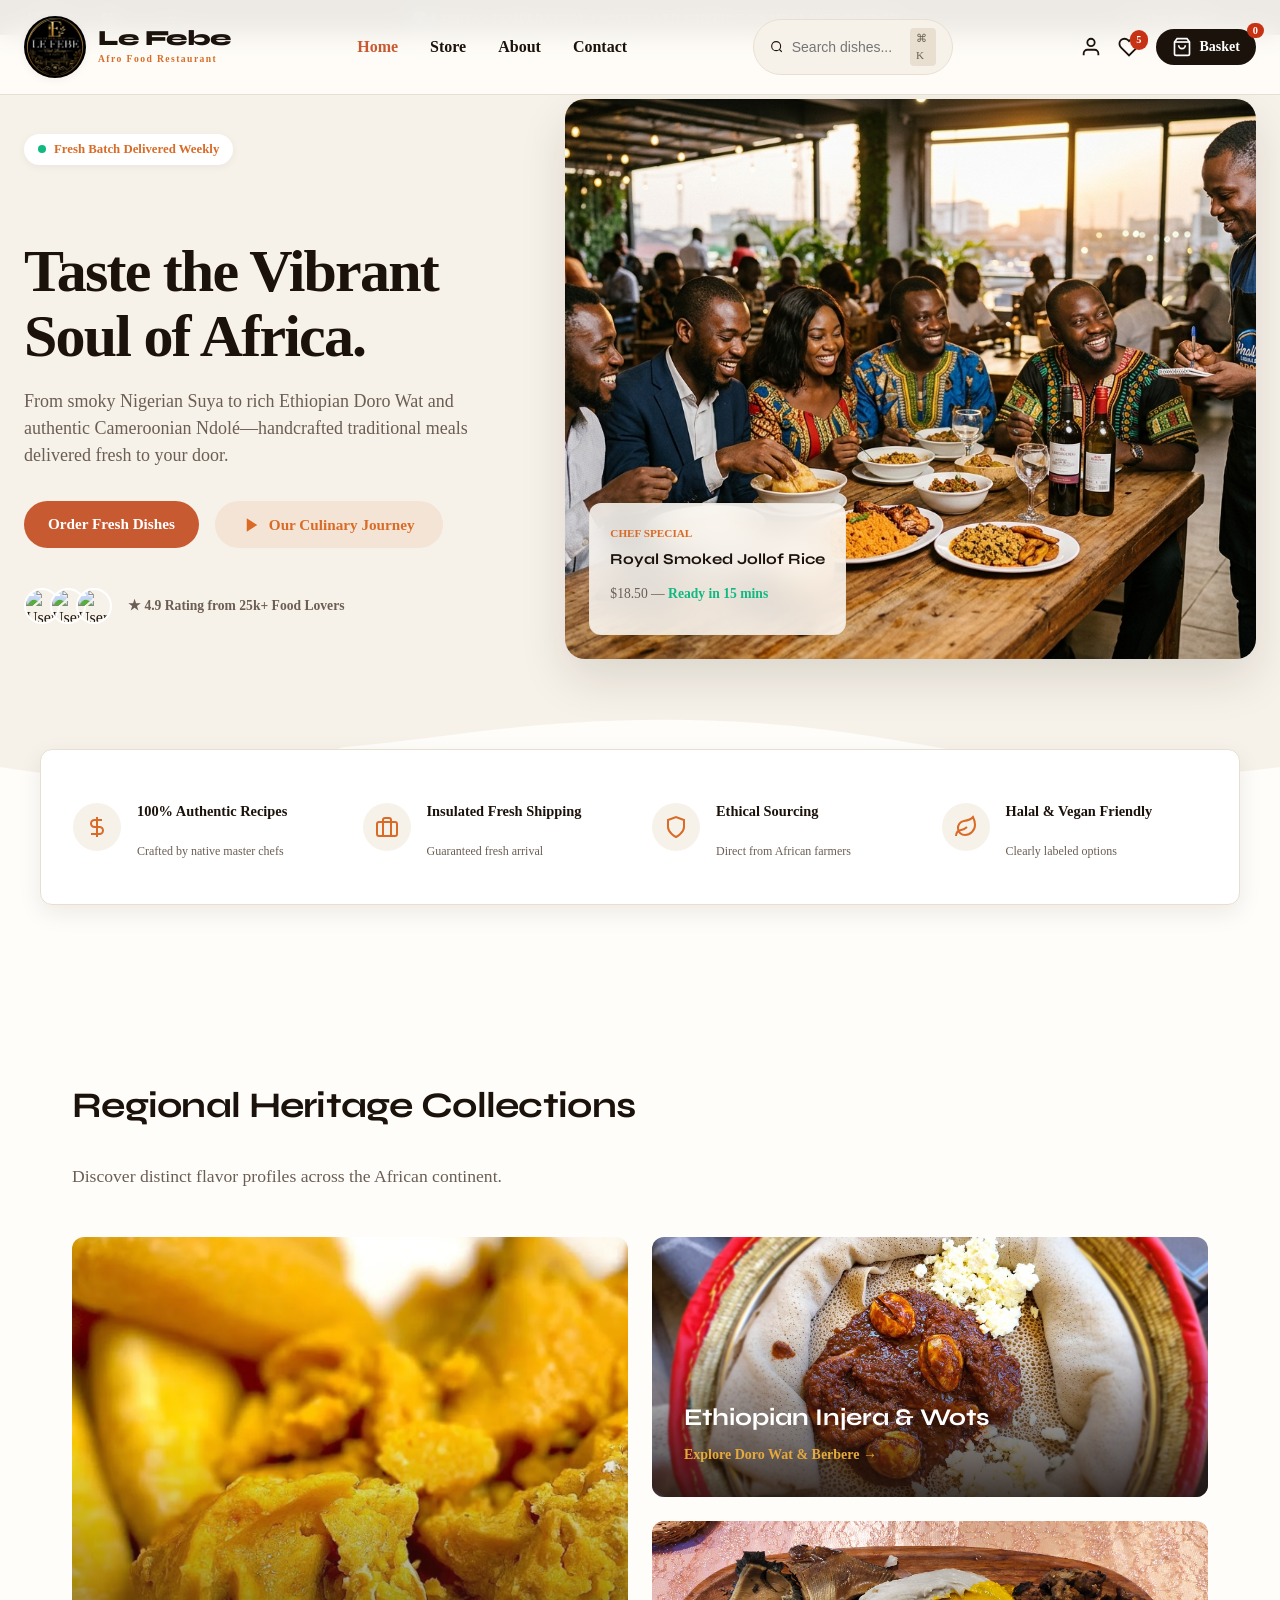
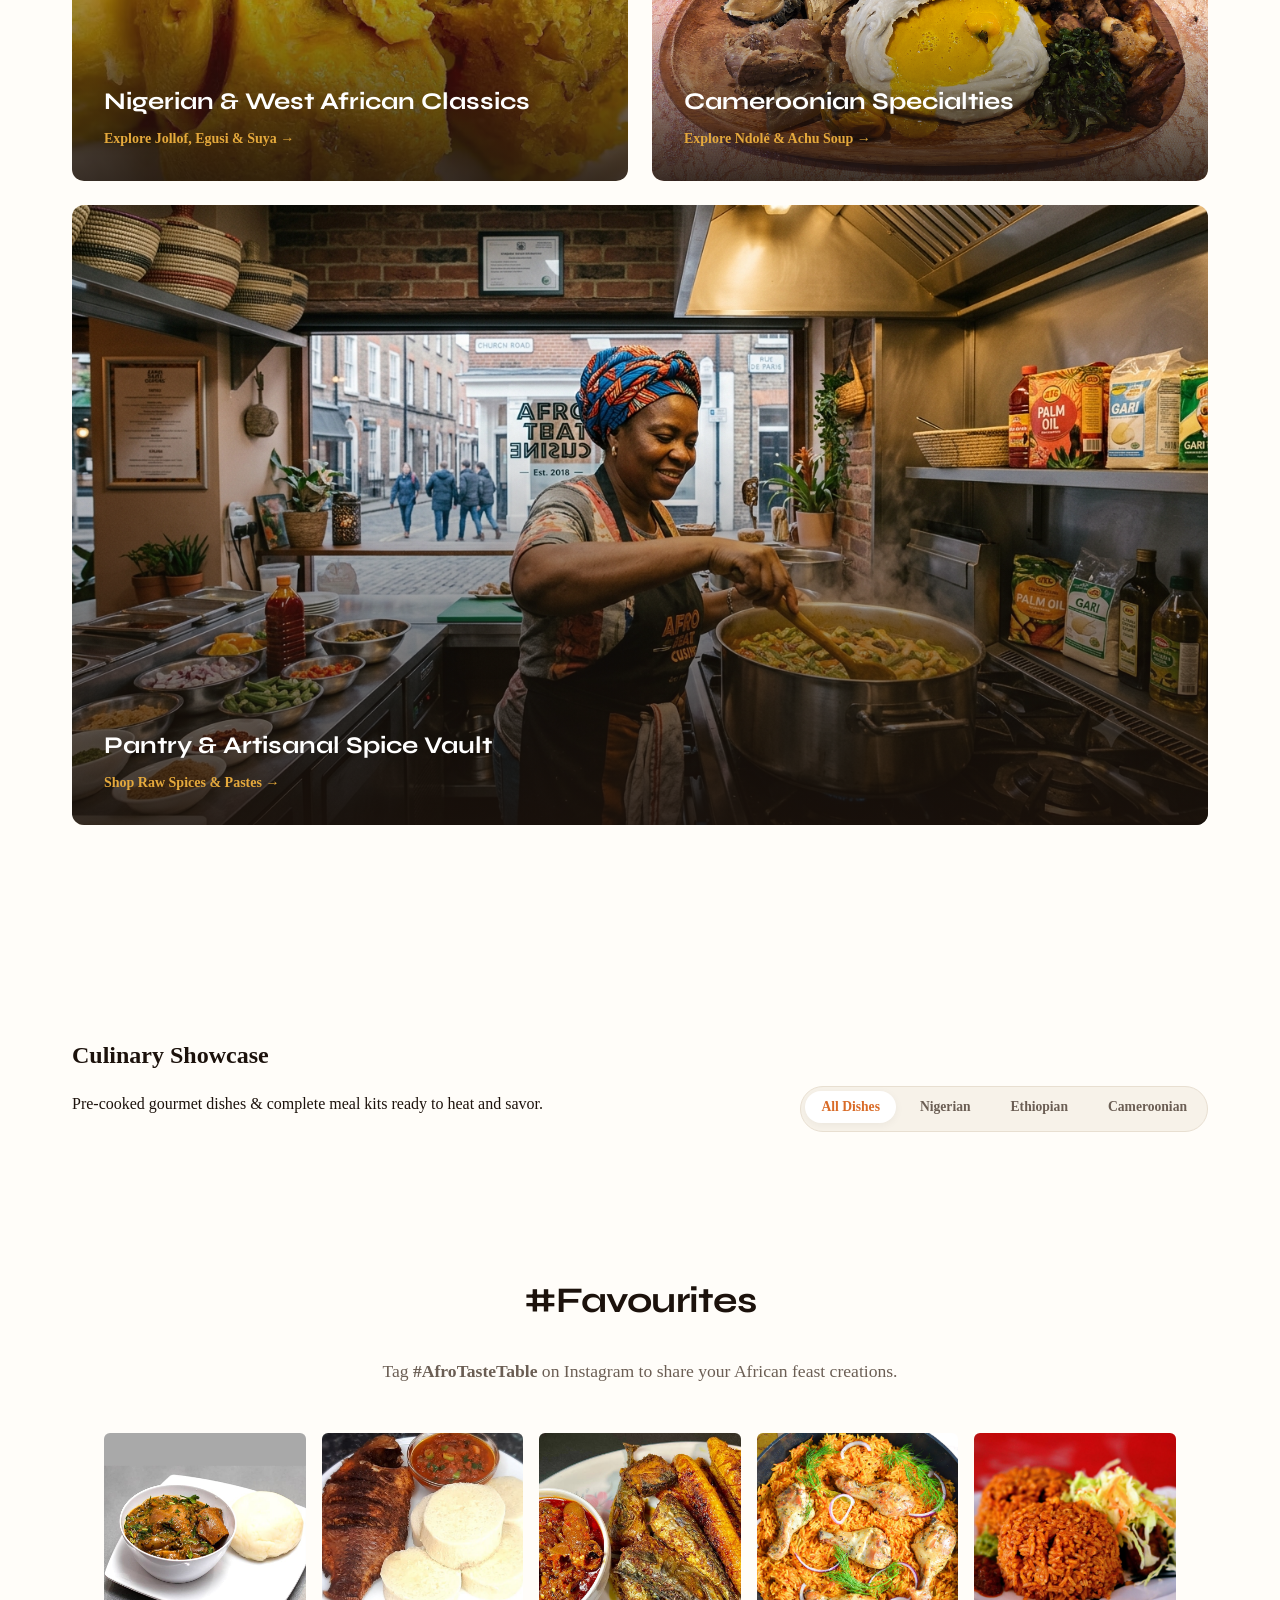
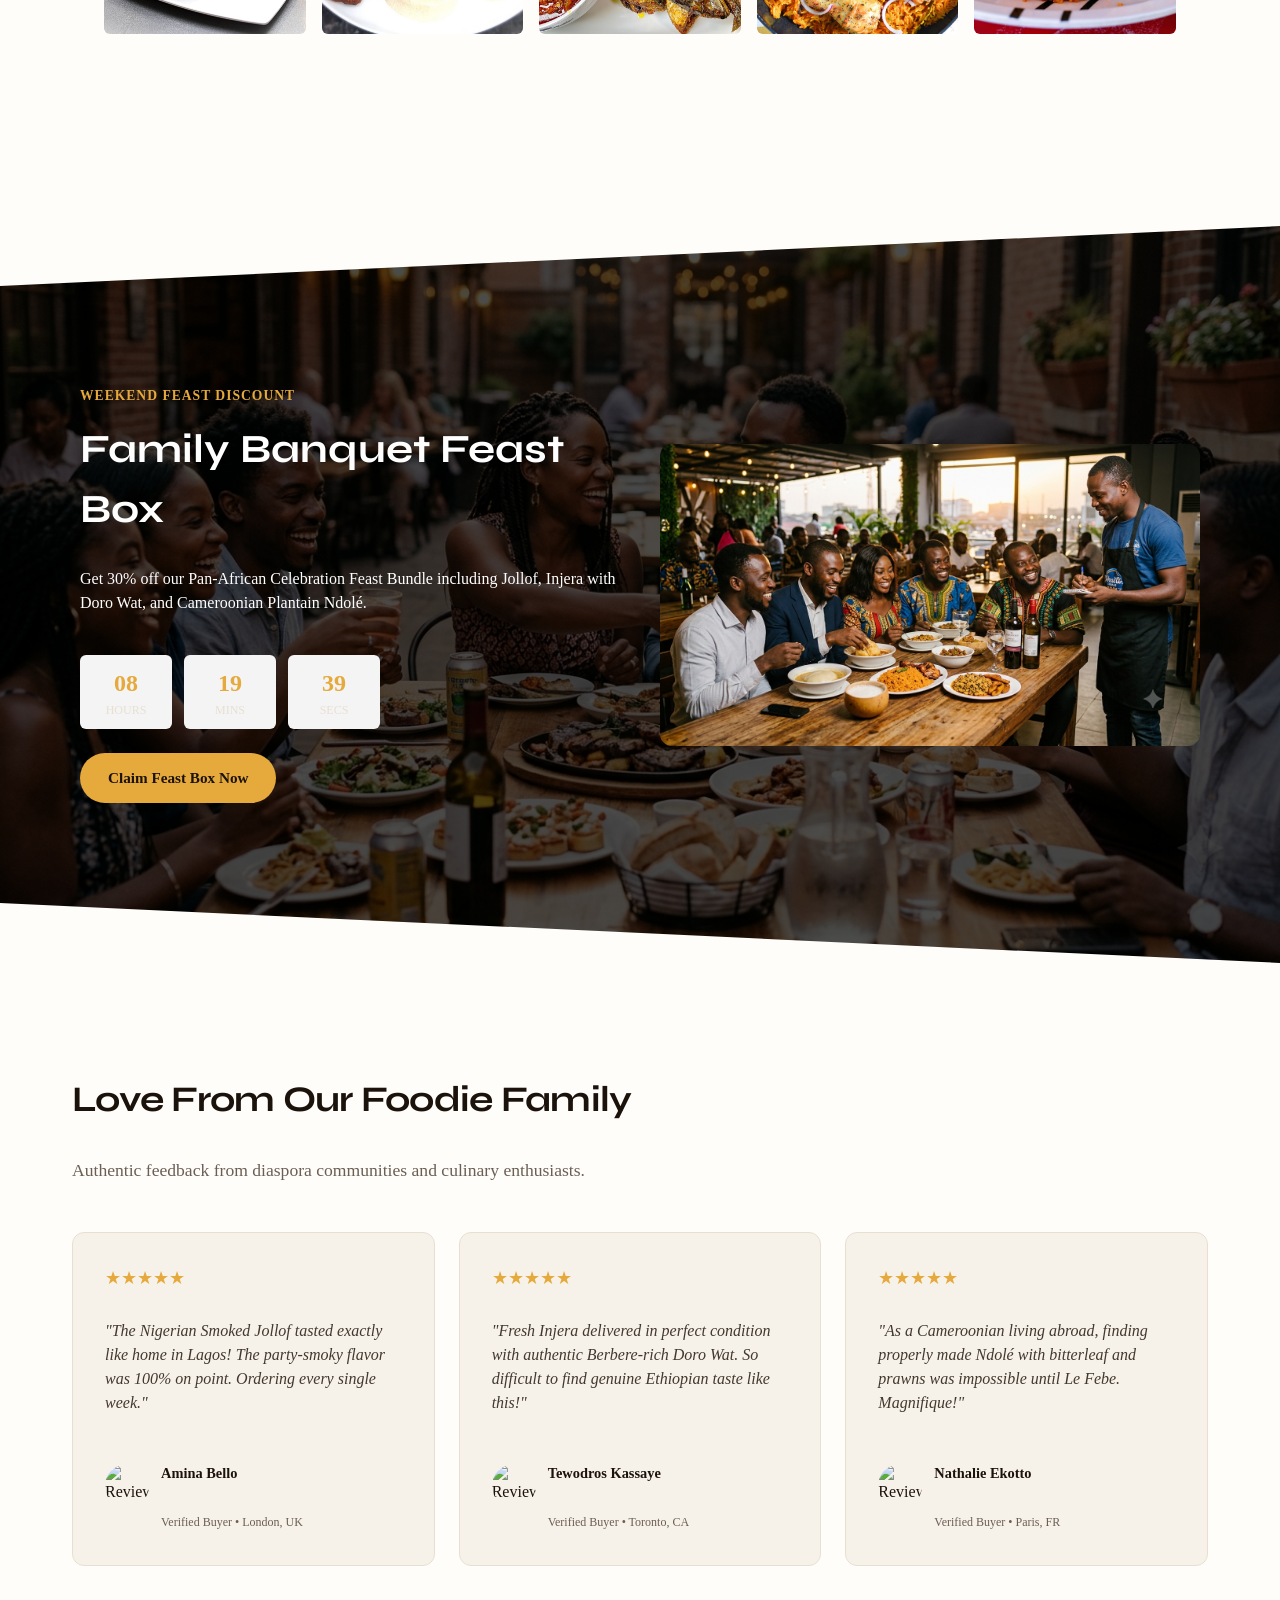
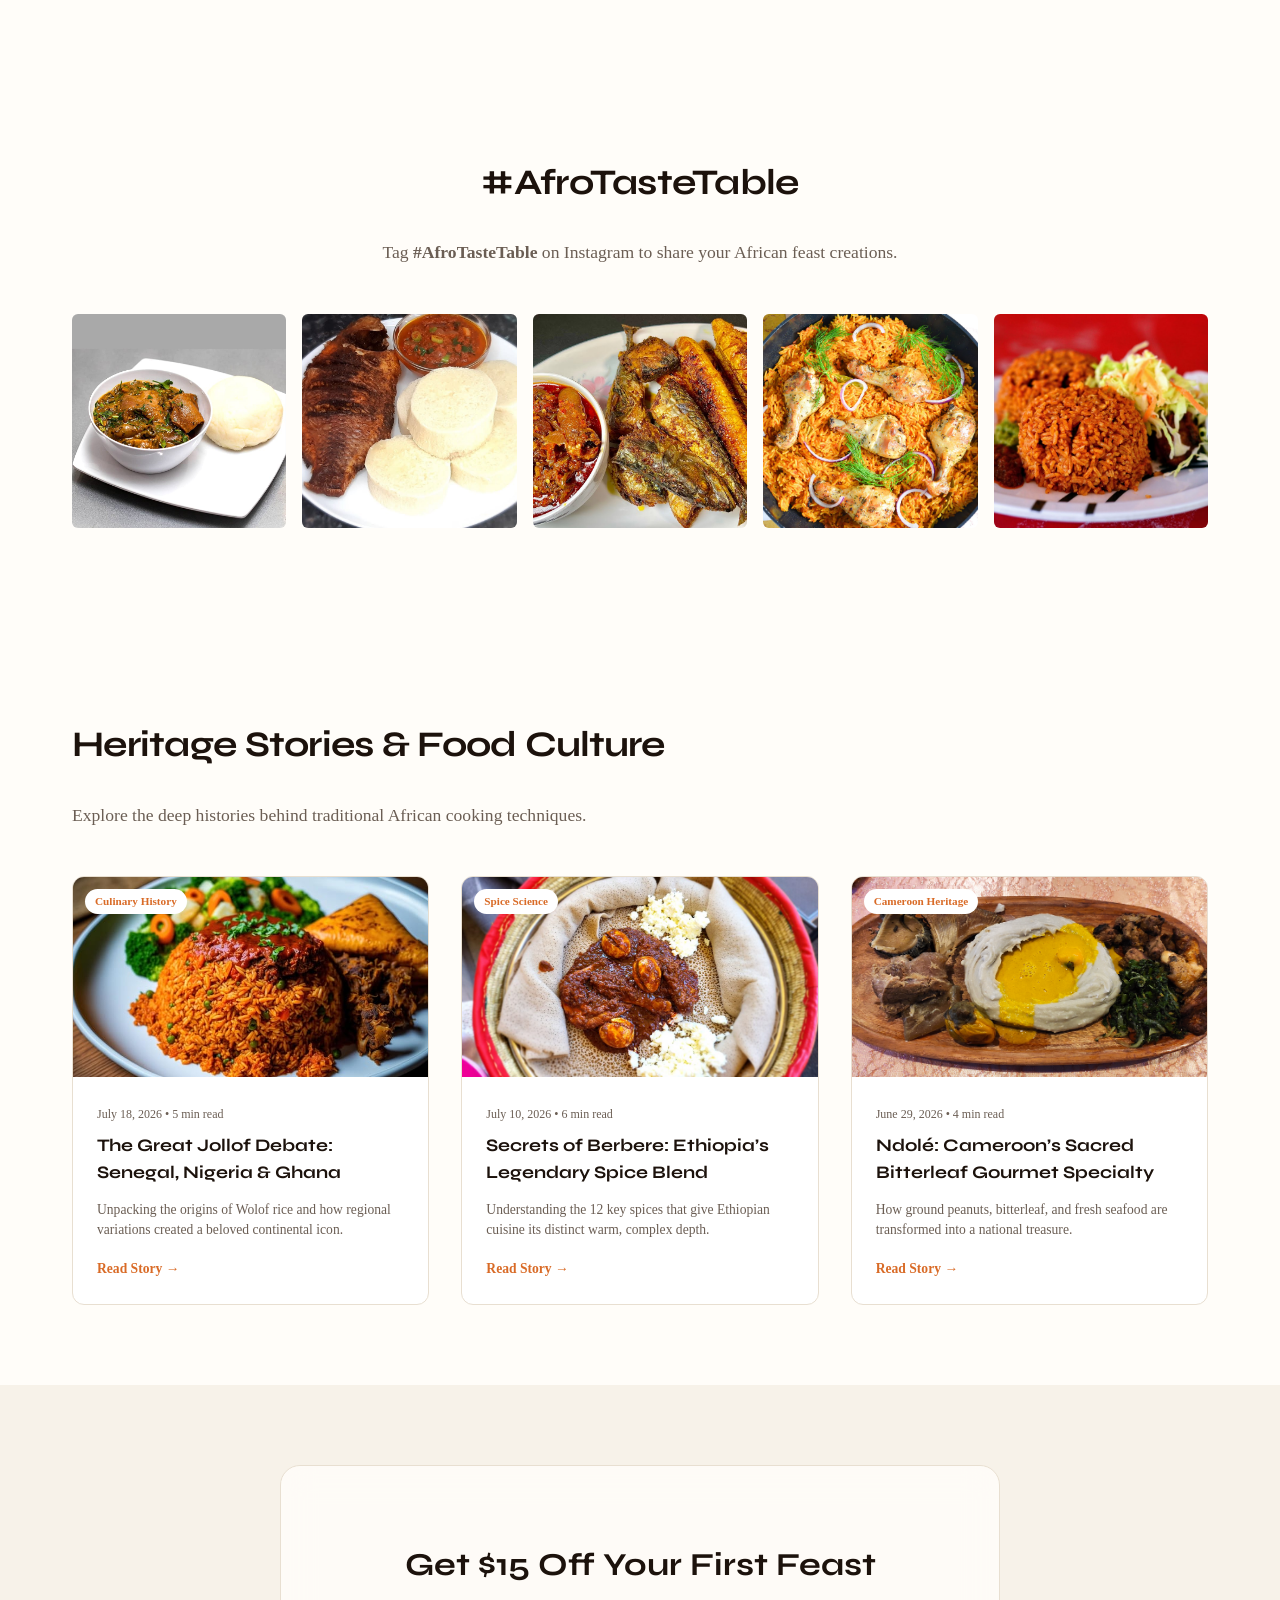
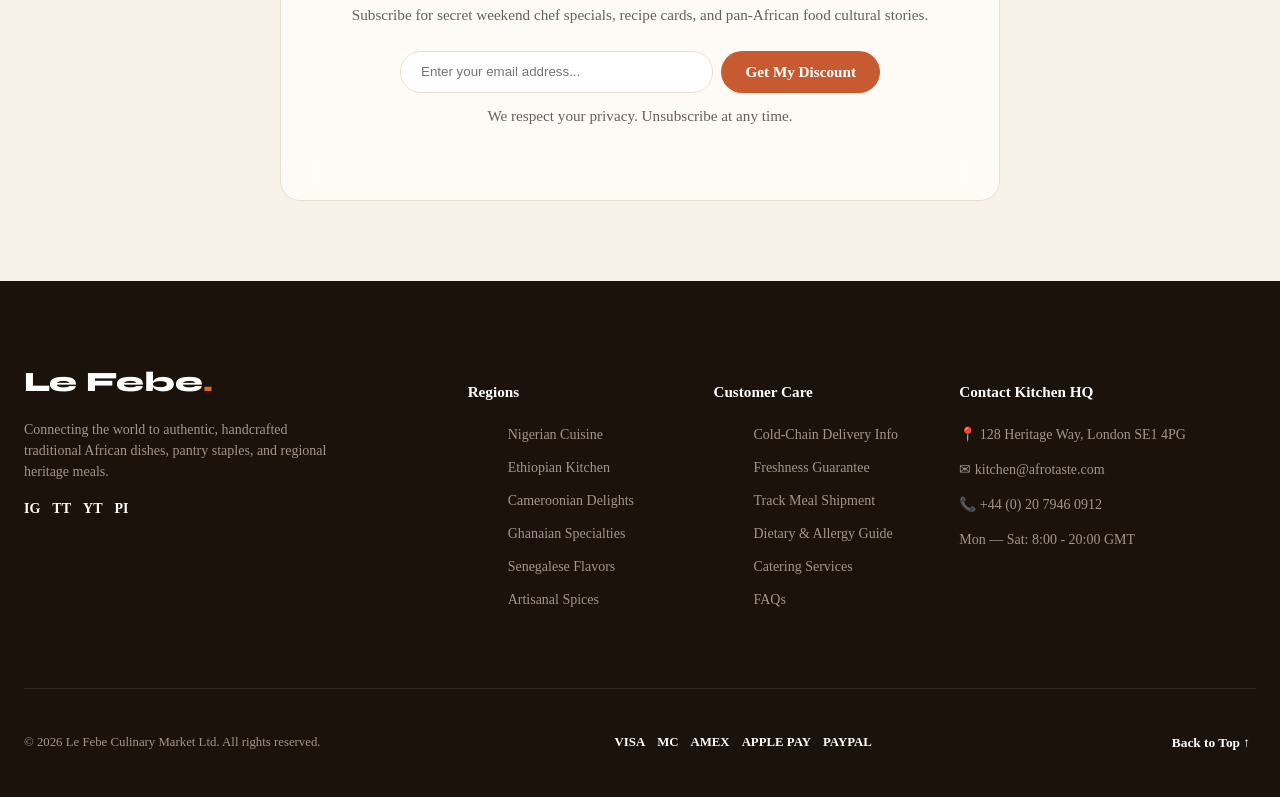
==== commit 7cffd50c: "Update index.html" ====
--- a/index.html
+++ b/index.html
@@ -107,9 +107,10 @@
       <input type="text" placeholder="Search Jollof, Injera, Suya..." style="width:100%;">
     </div>
     <nav class="mobile-nav-list" style="display:flex; flex-direction:column; gap:12px;">
-      <a href="#products">Ready Meals</a>
-      <a href="#categories">Artisanal Spices</a>
-      <a href="#promo">Weekend Feast Sale</a>
+        <li><a href="index.html" class="nav-link active">Home</a></li>
+        <li><a href="store.html" class="nav-link">Store</a></li>
+        <li><a href="about.html" class="nav-link">About</a></li>
+        <li><a href="contact.html" class="nav-link">Contact</a></li>
     </nav>
   </div>
 </aside>
@@ -1124,4 +1125,4 @@
   <script src="https://cdn.jsdelivr.net/npm/@supabase/supabase-js@2"></script>
   <script src="script.js"></script>
 </body>
-</html>+</html>
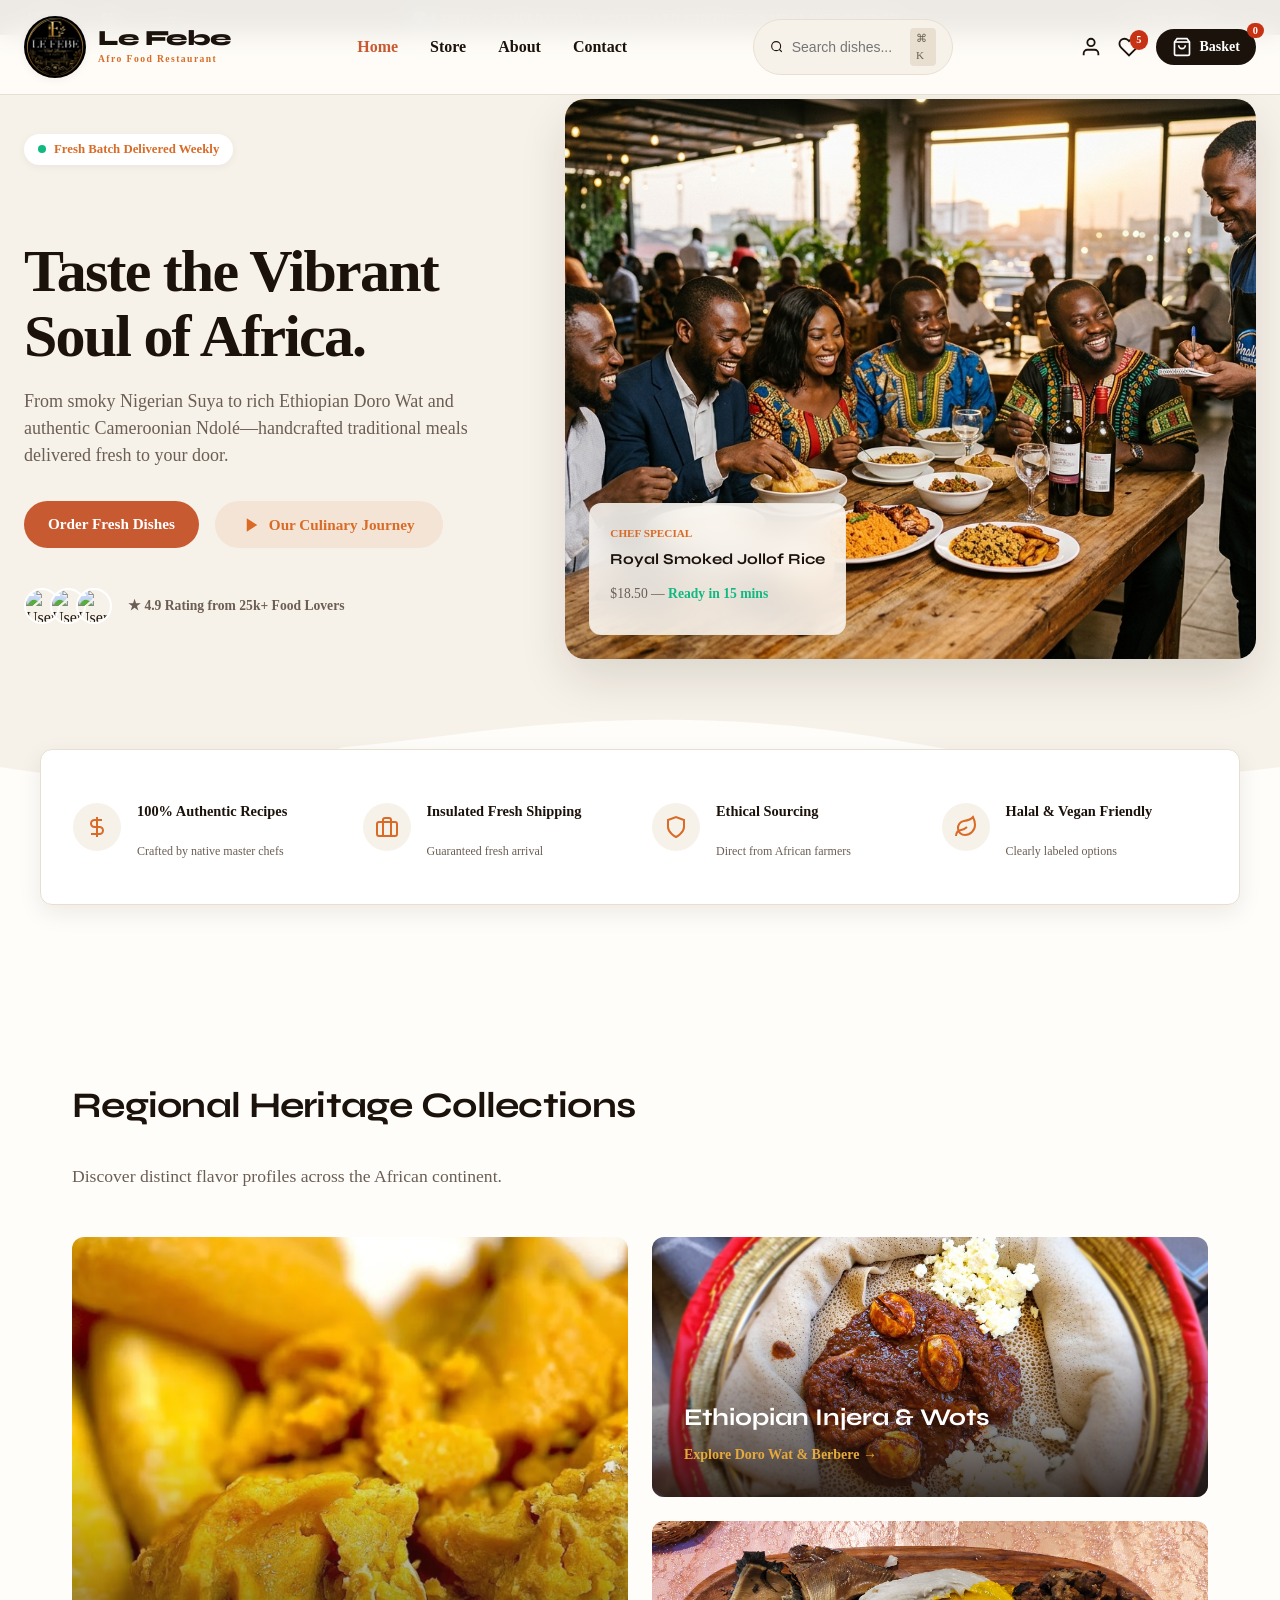
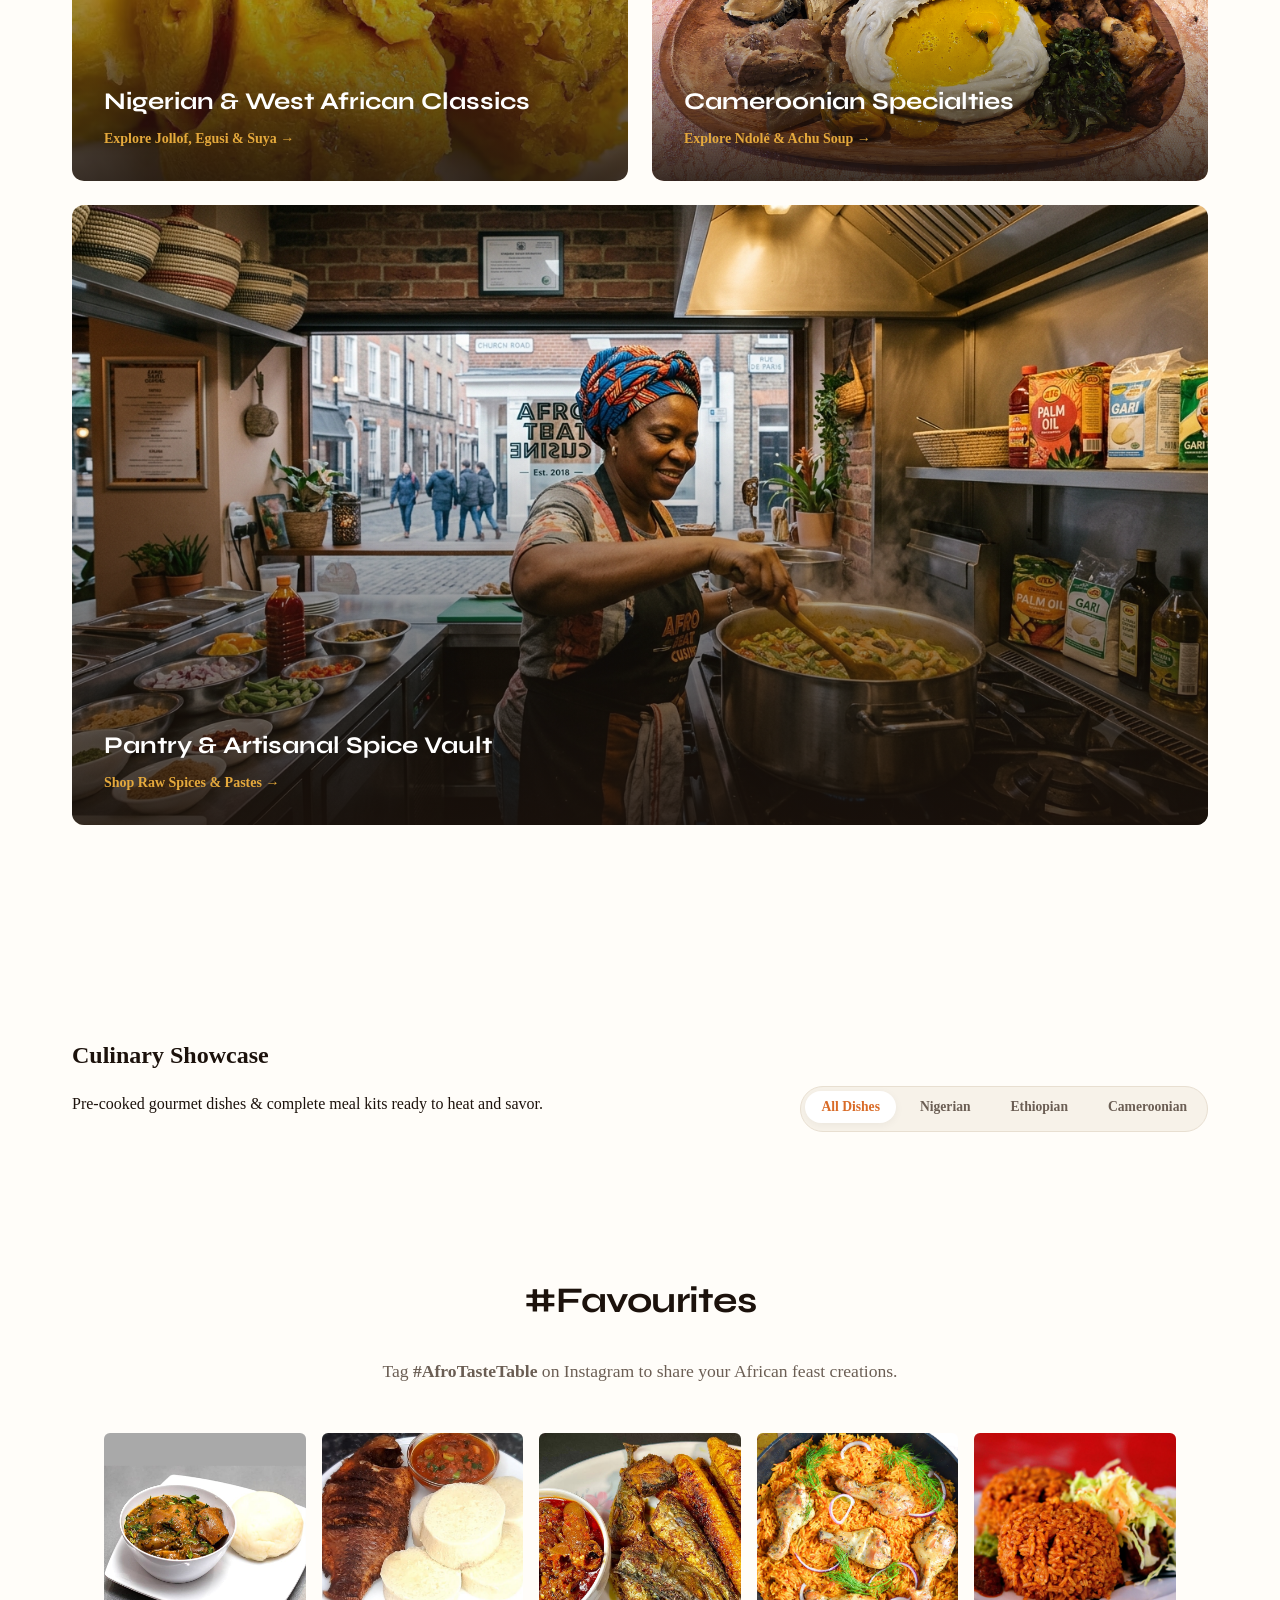
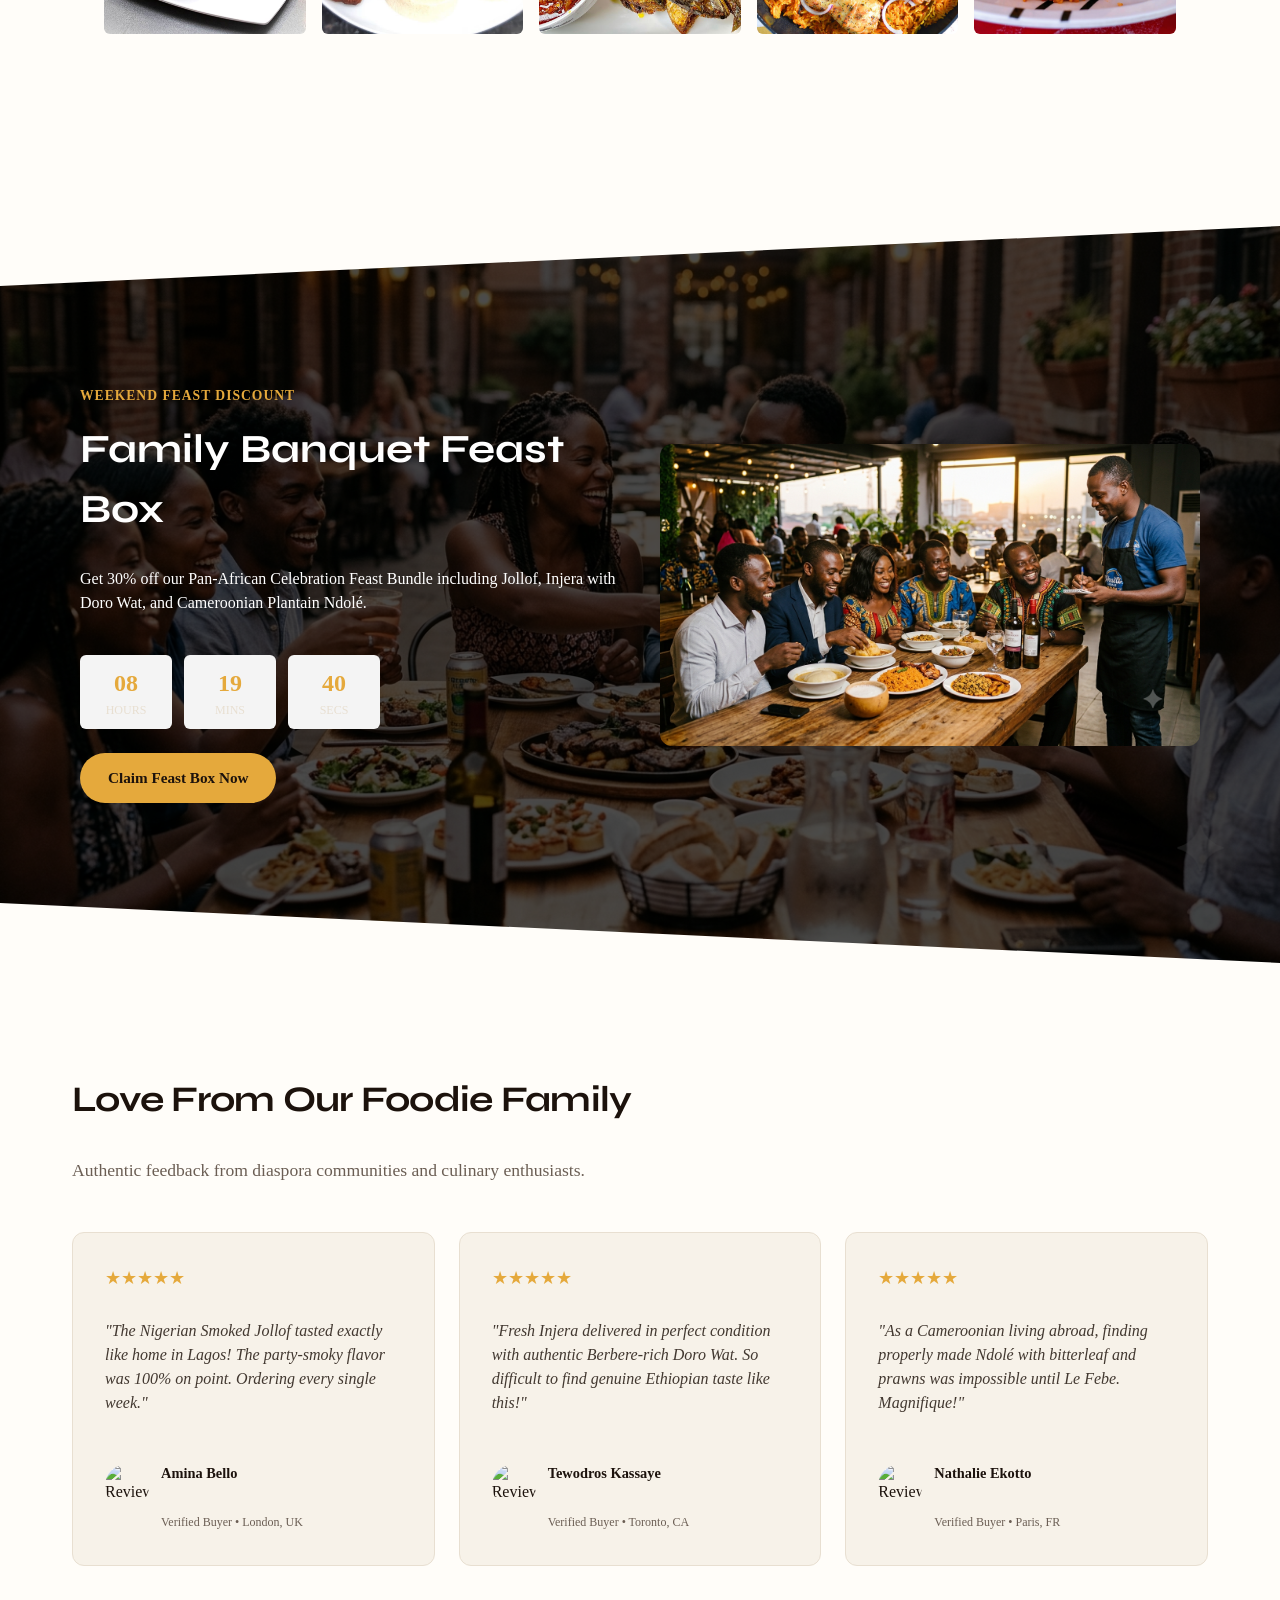
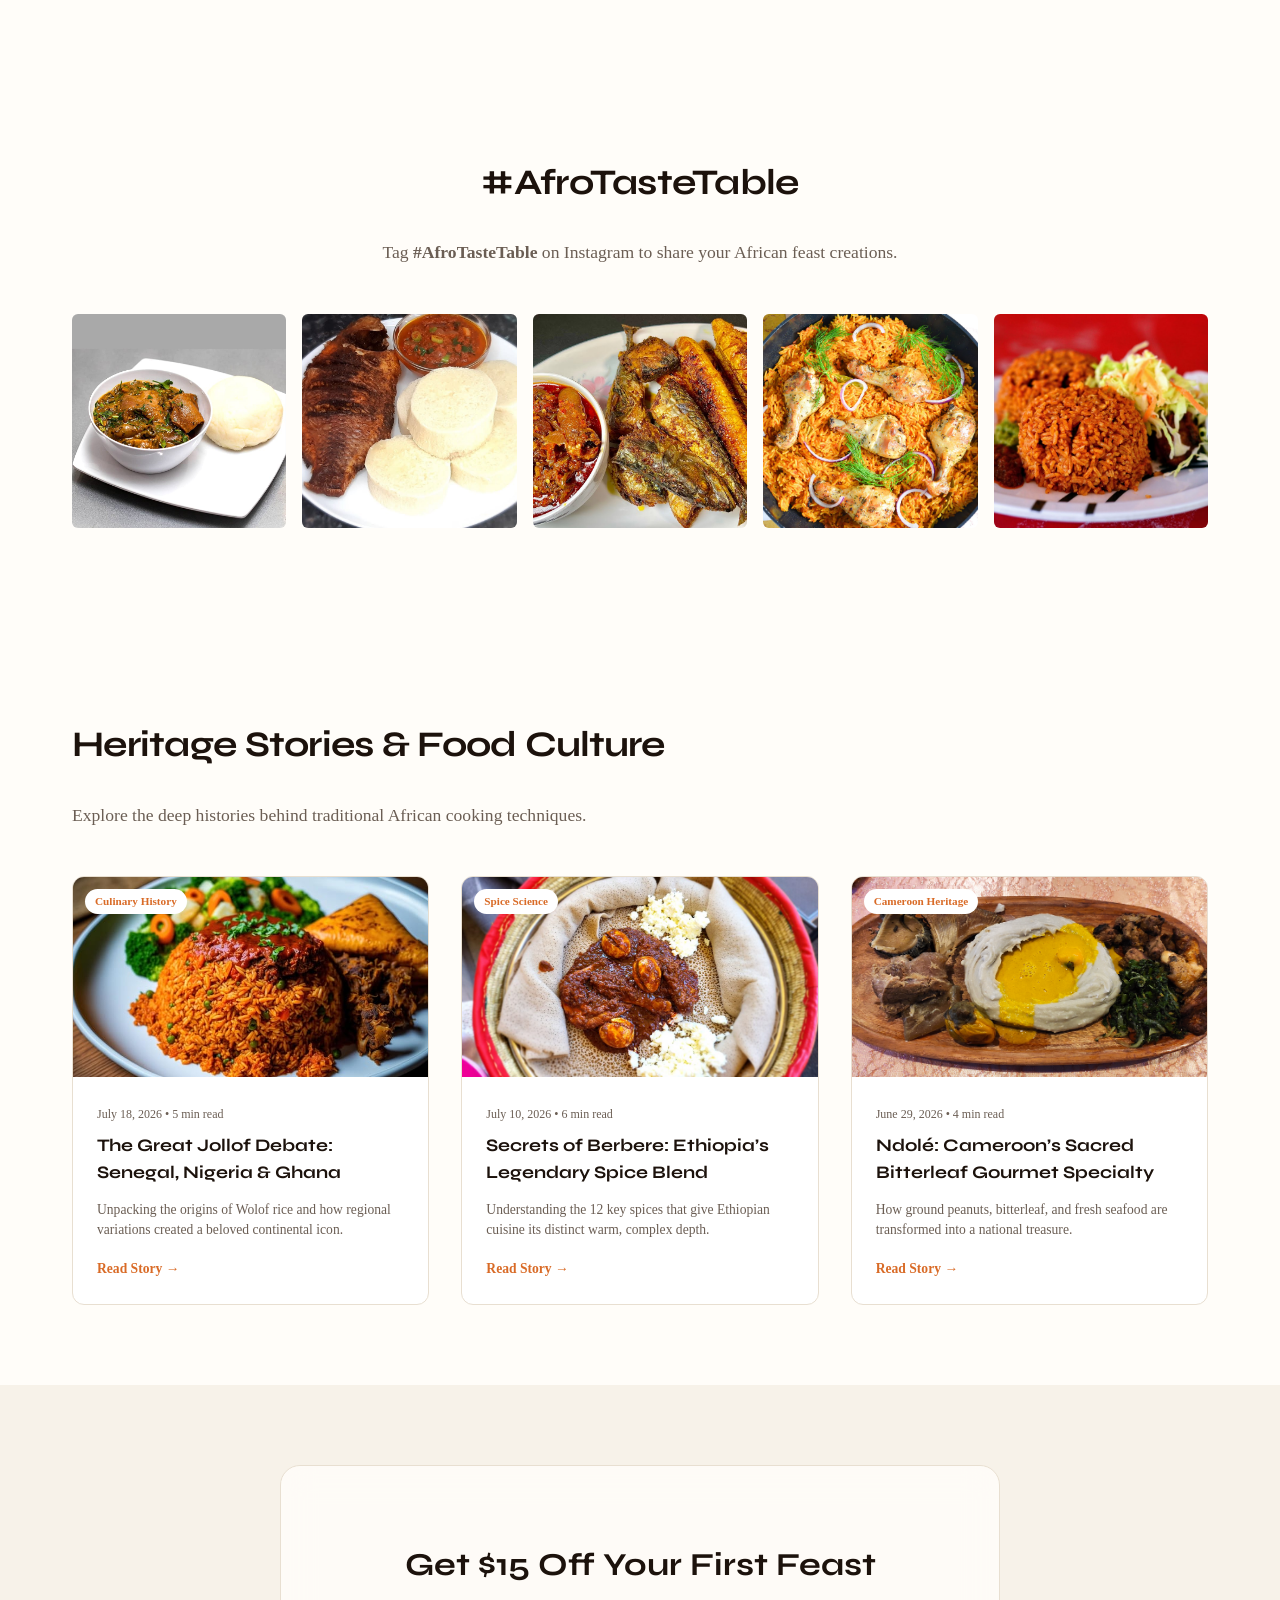
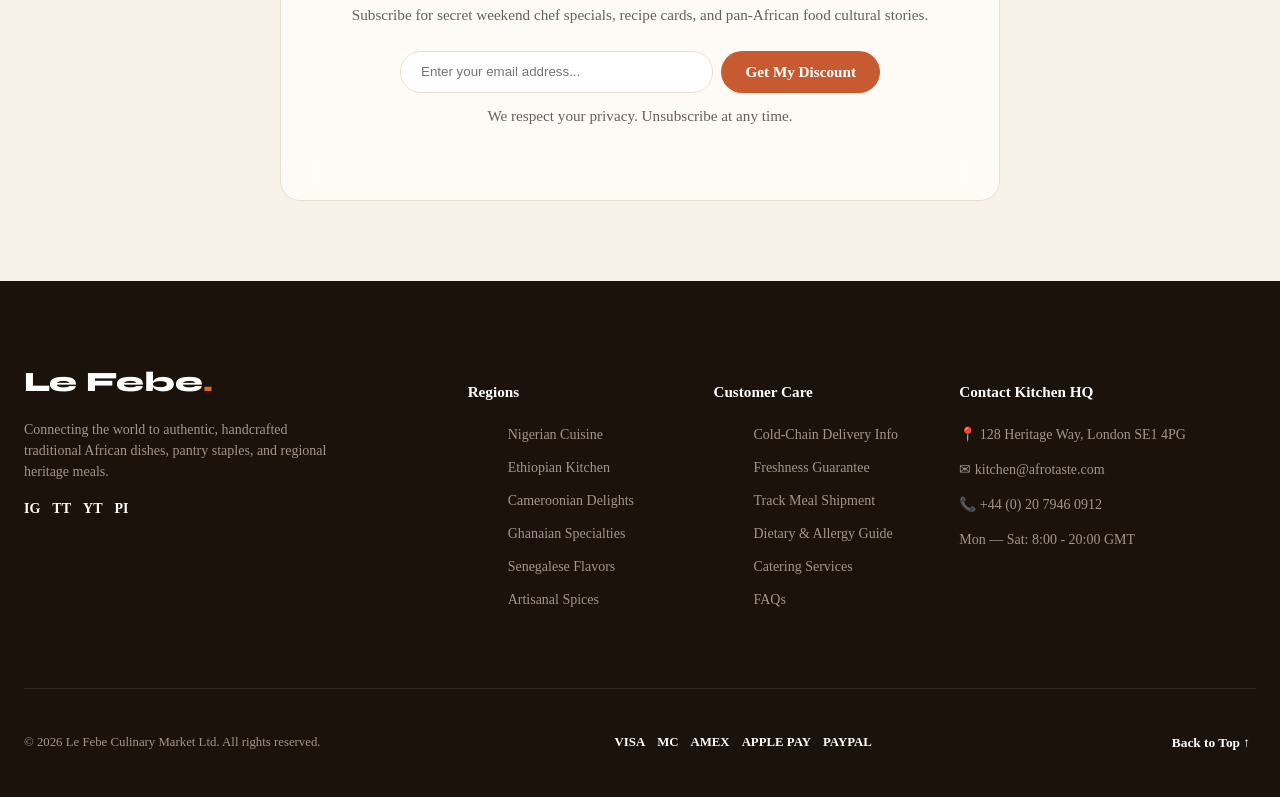
==== commit b36d323f: "Update index.html" ====
--- a/index.html
+++ b/index.html
@@ -106,11 +106,13 @@
     <div class="search-wrapper" style="margin-bottom: 16px;">
       <input type="text" placeholder="Search Jollof, Injera, Suya..." style="width:100%;">
     </div>
-    <nav class="mobile-nav-list" style="display:flex; flex-direction:column; gap:12px;">
+      <nav class="main-nav desktop-only">
+      <ul class="nav-list">
         <li><a href="index.html" class="nav-link active">Home</a></li>
         <li><a href="store.html" class="nav-link">Store</a></li>
         <li><a href="about.html" class="nav-link">About</a></li>
         <li><a href="contact.html" class="nav-link">Contact</a></li>
+      </ul>
     </nav>
   </div>
 </aside>
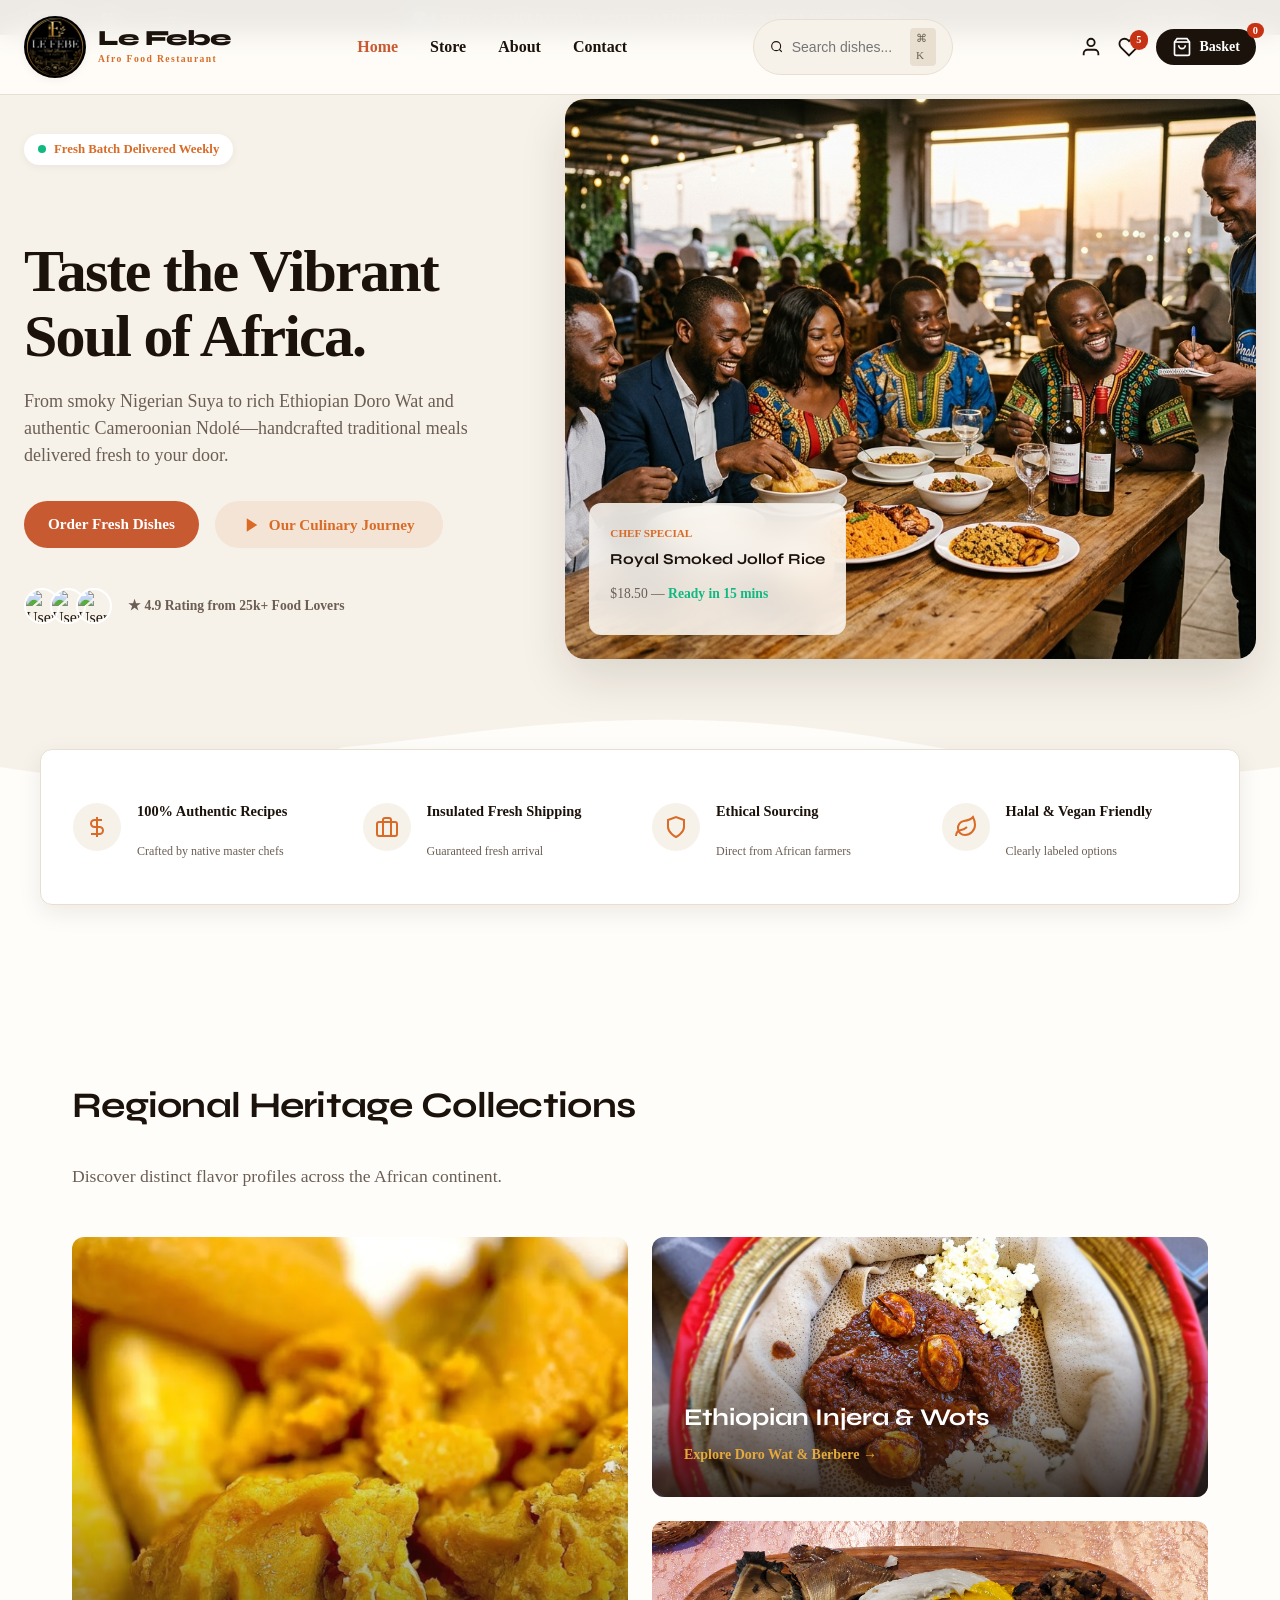
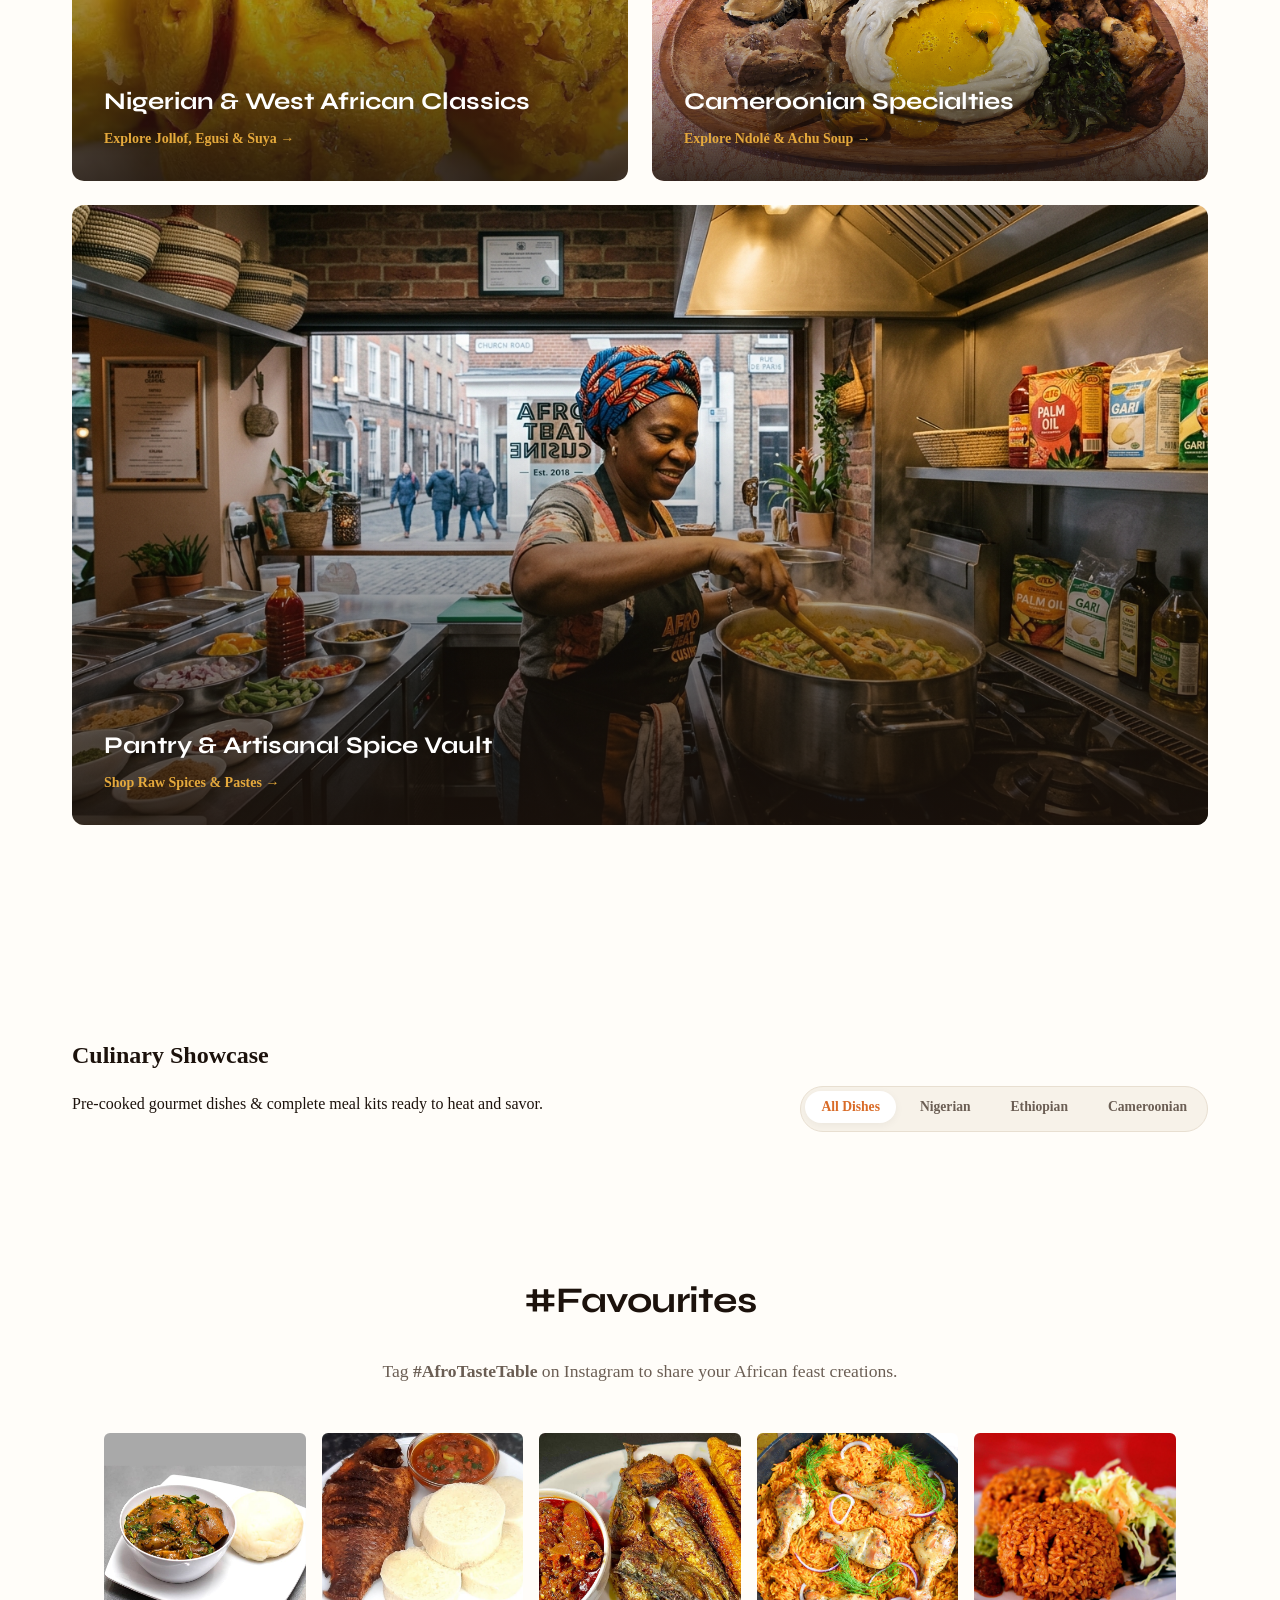
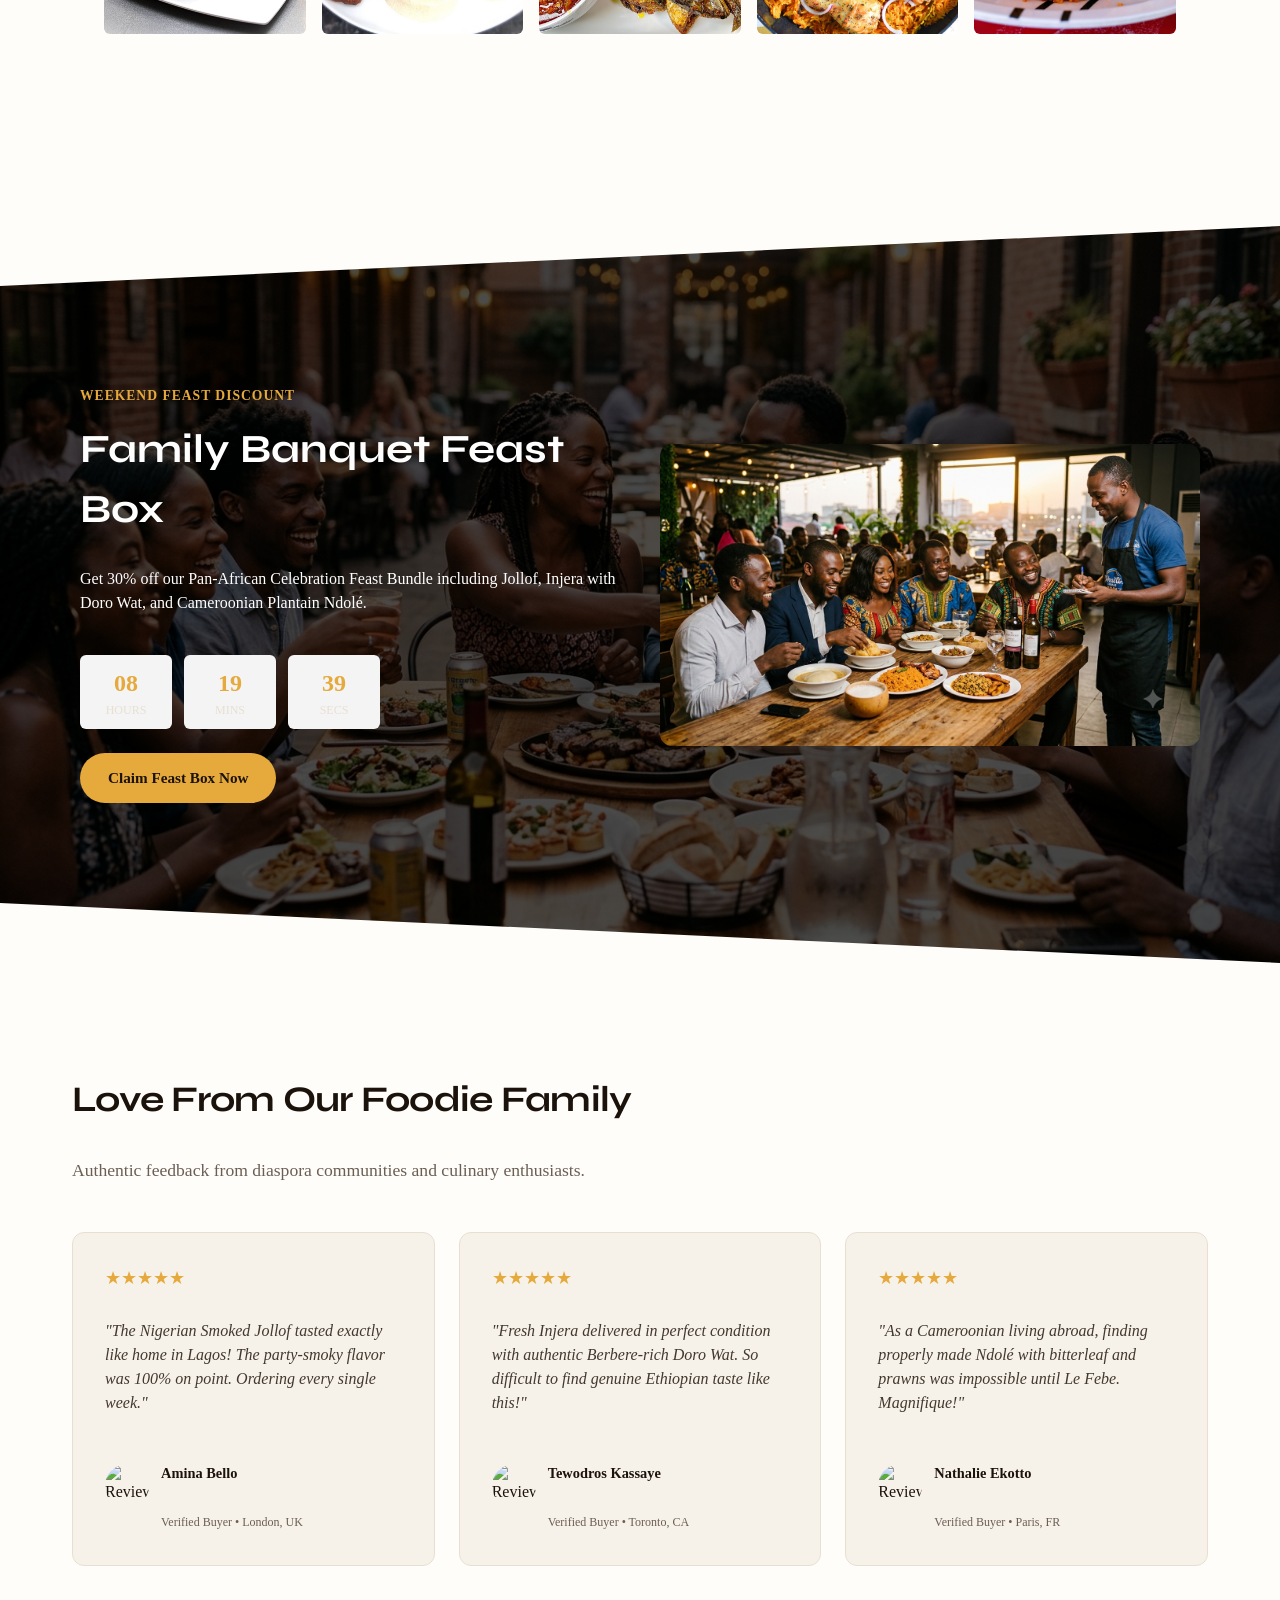
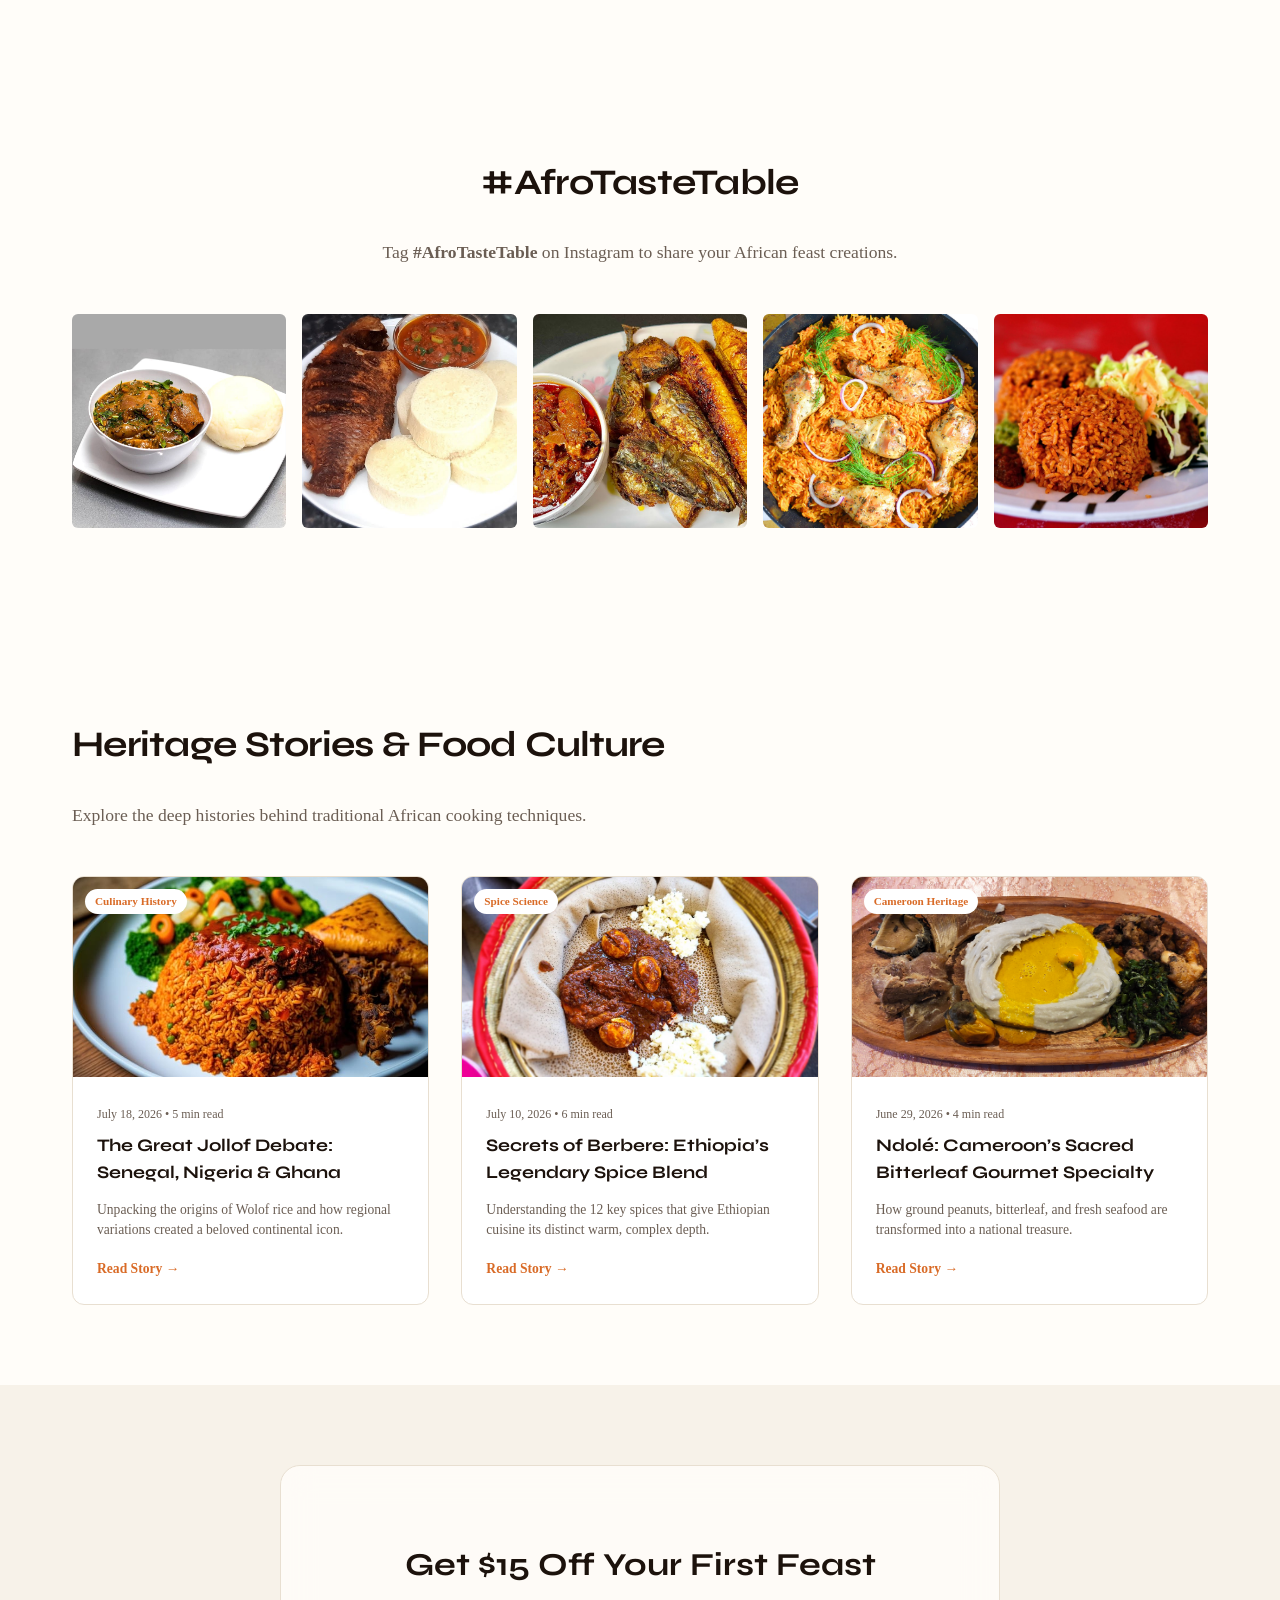
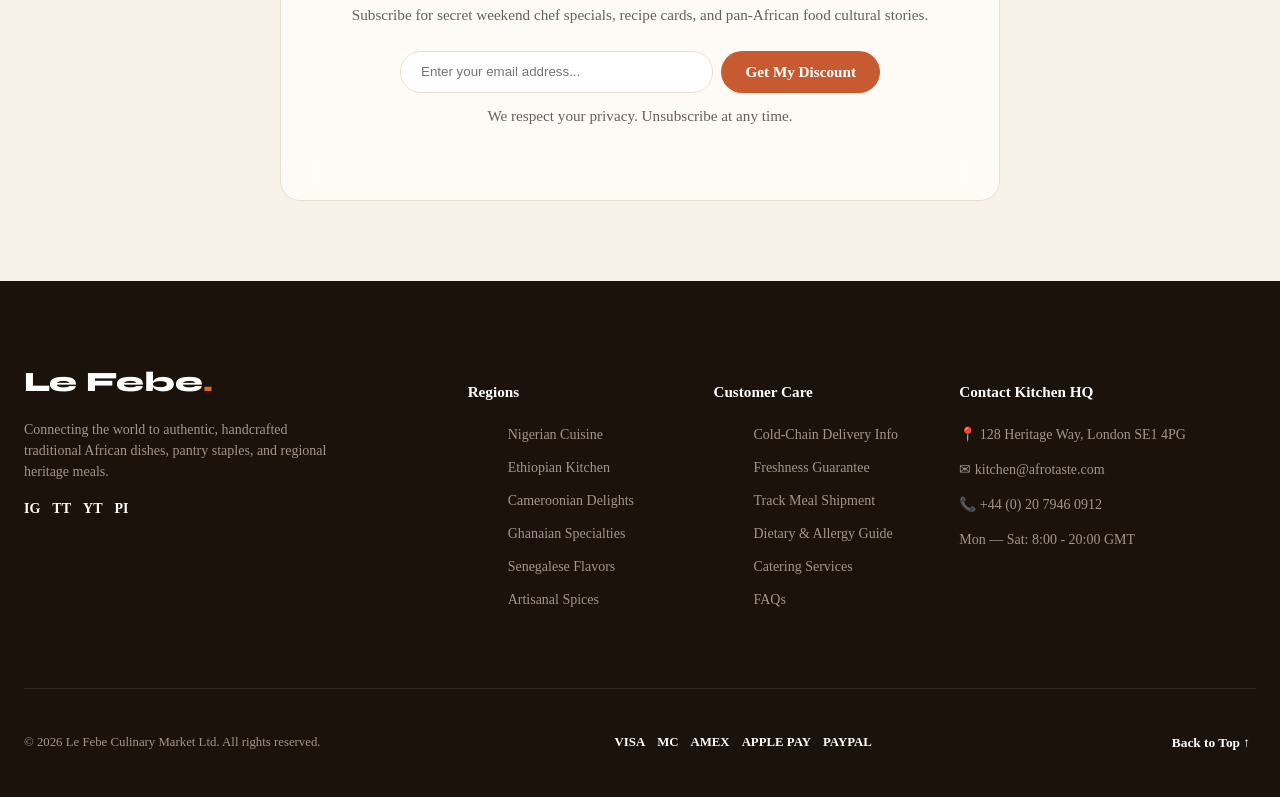
==== commit cb96416c: "Update index.html" ====
--- a/index.html
+++ b/index.html
@@ -54,7 +54,7 @@
     </a>
 
     <!-- DESKTOP NAVIGATION LINKS -->
-    <nav class="main-nav desktop-only">
+    <nav class="main-nav">
       <ul class="nav-list">
         <li><a href="index.html" class="nav-link active">Home</a></li>
         <li><a href="store.html" class="nav-link">Store</a></li>
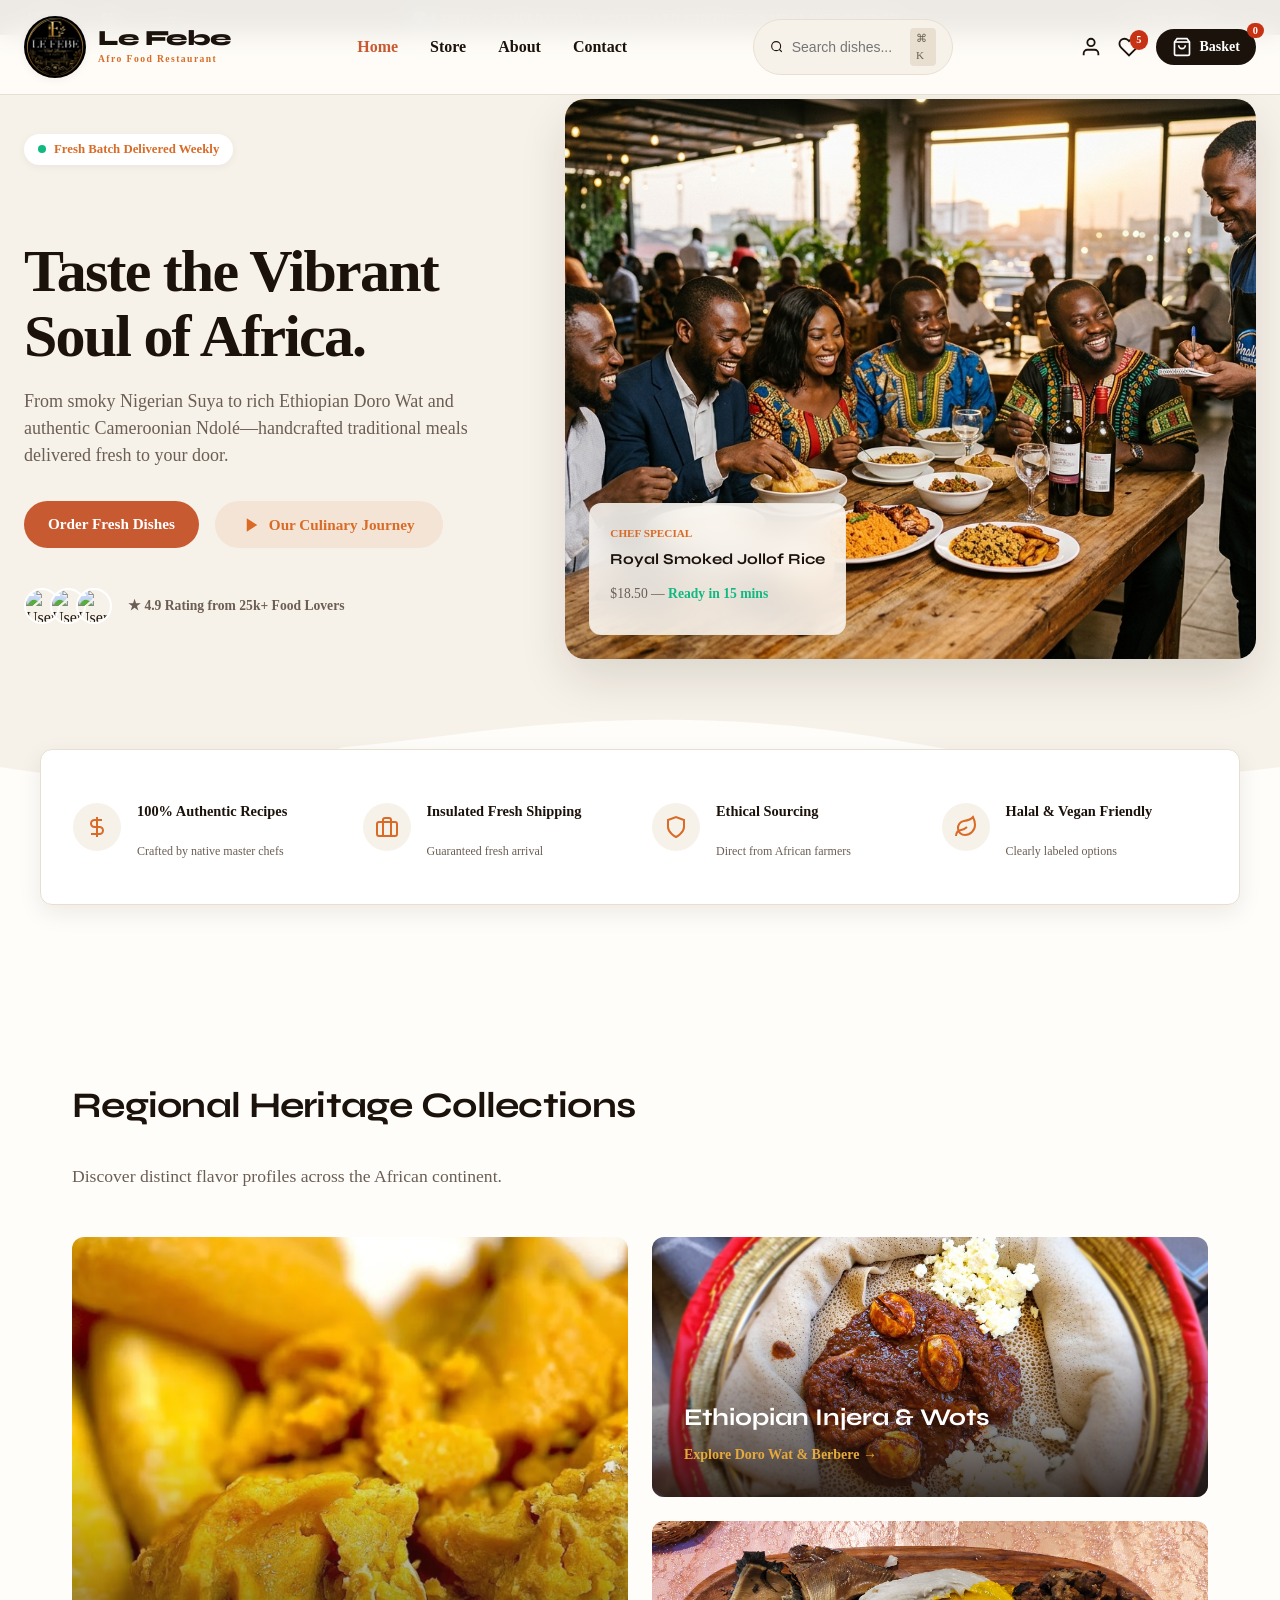
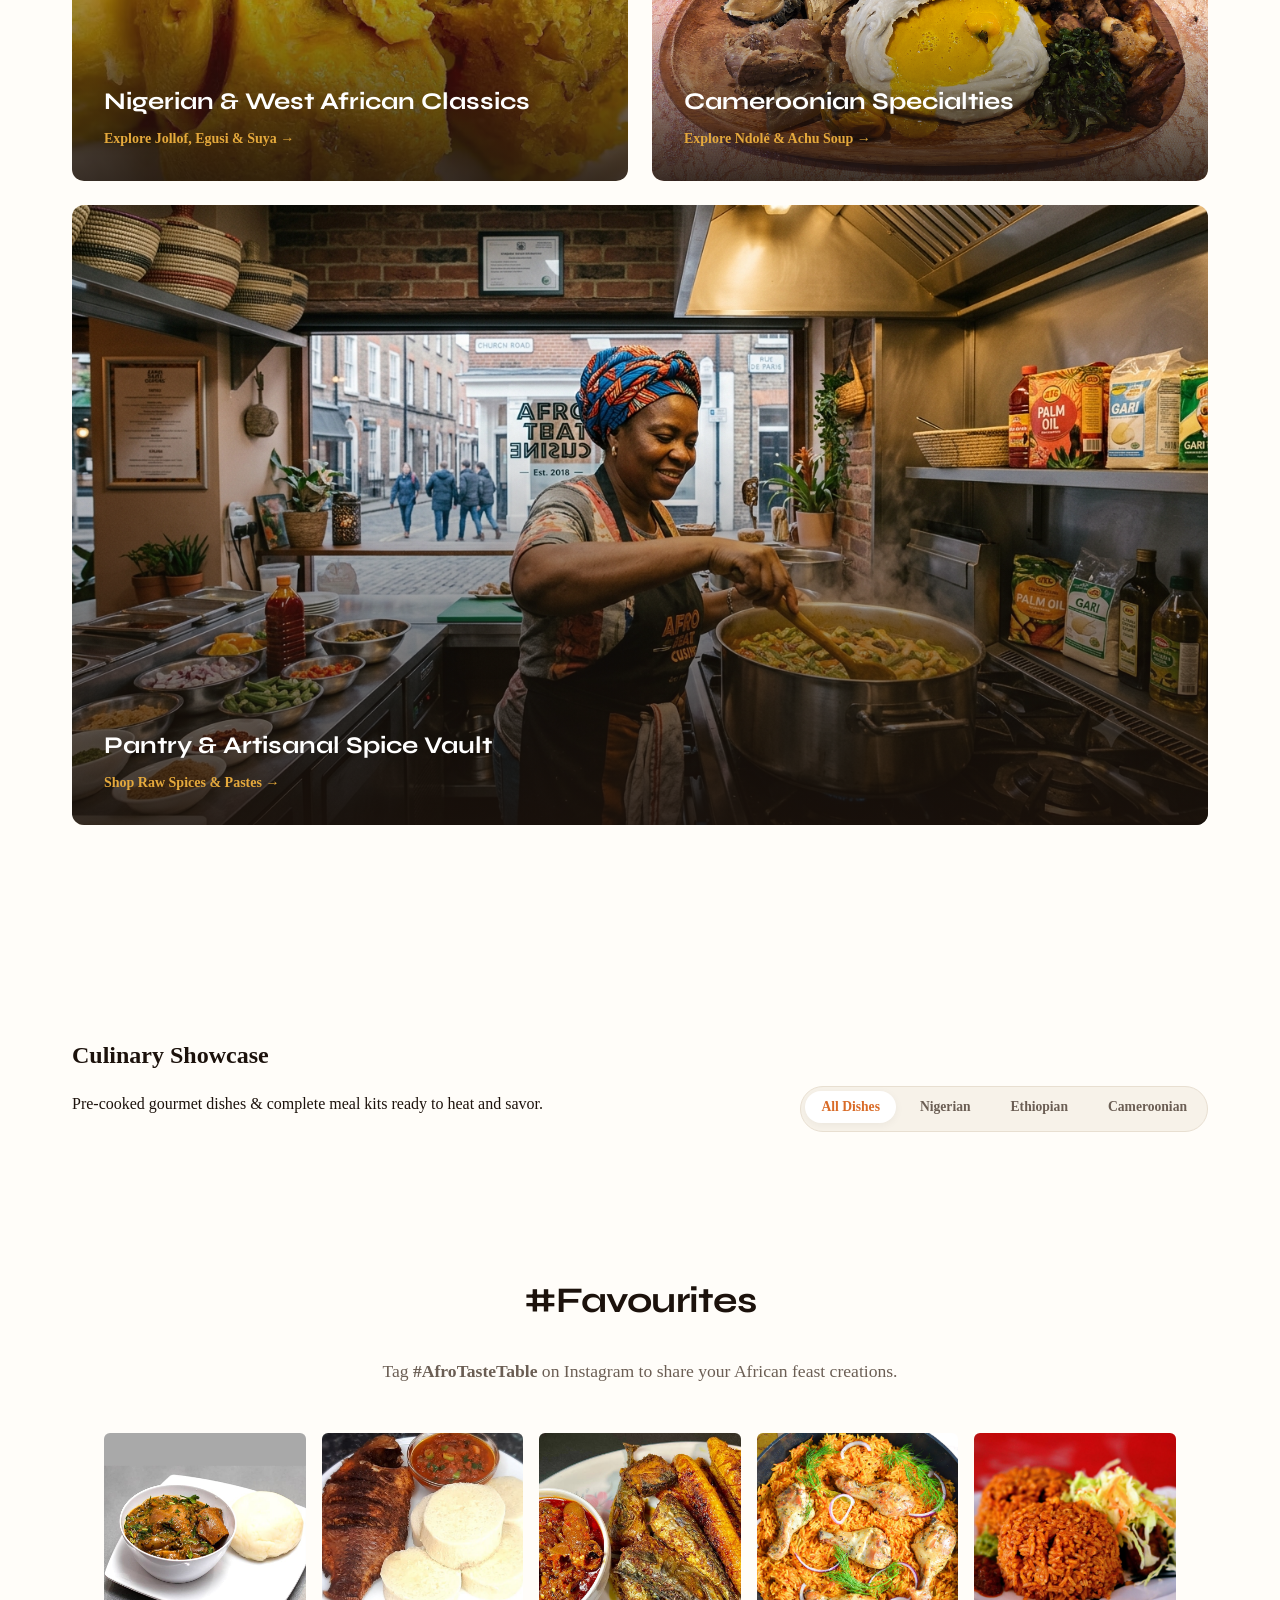
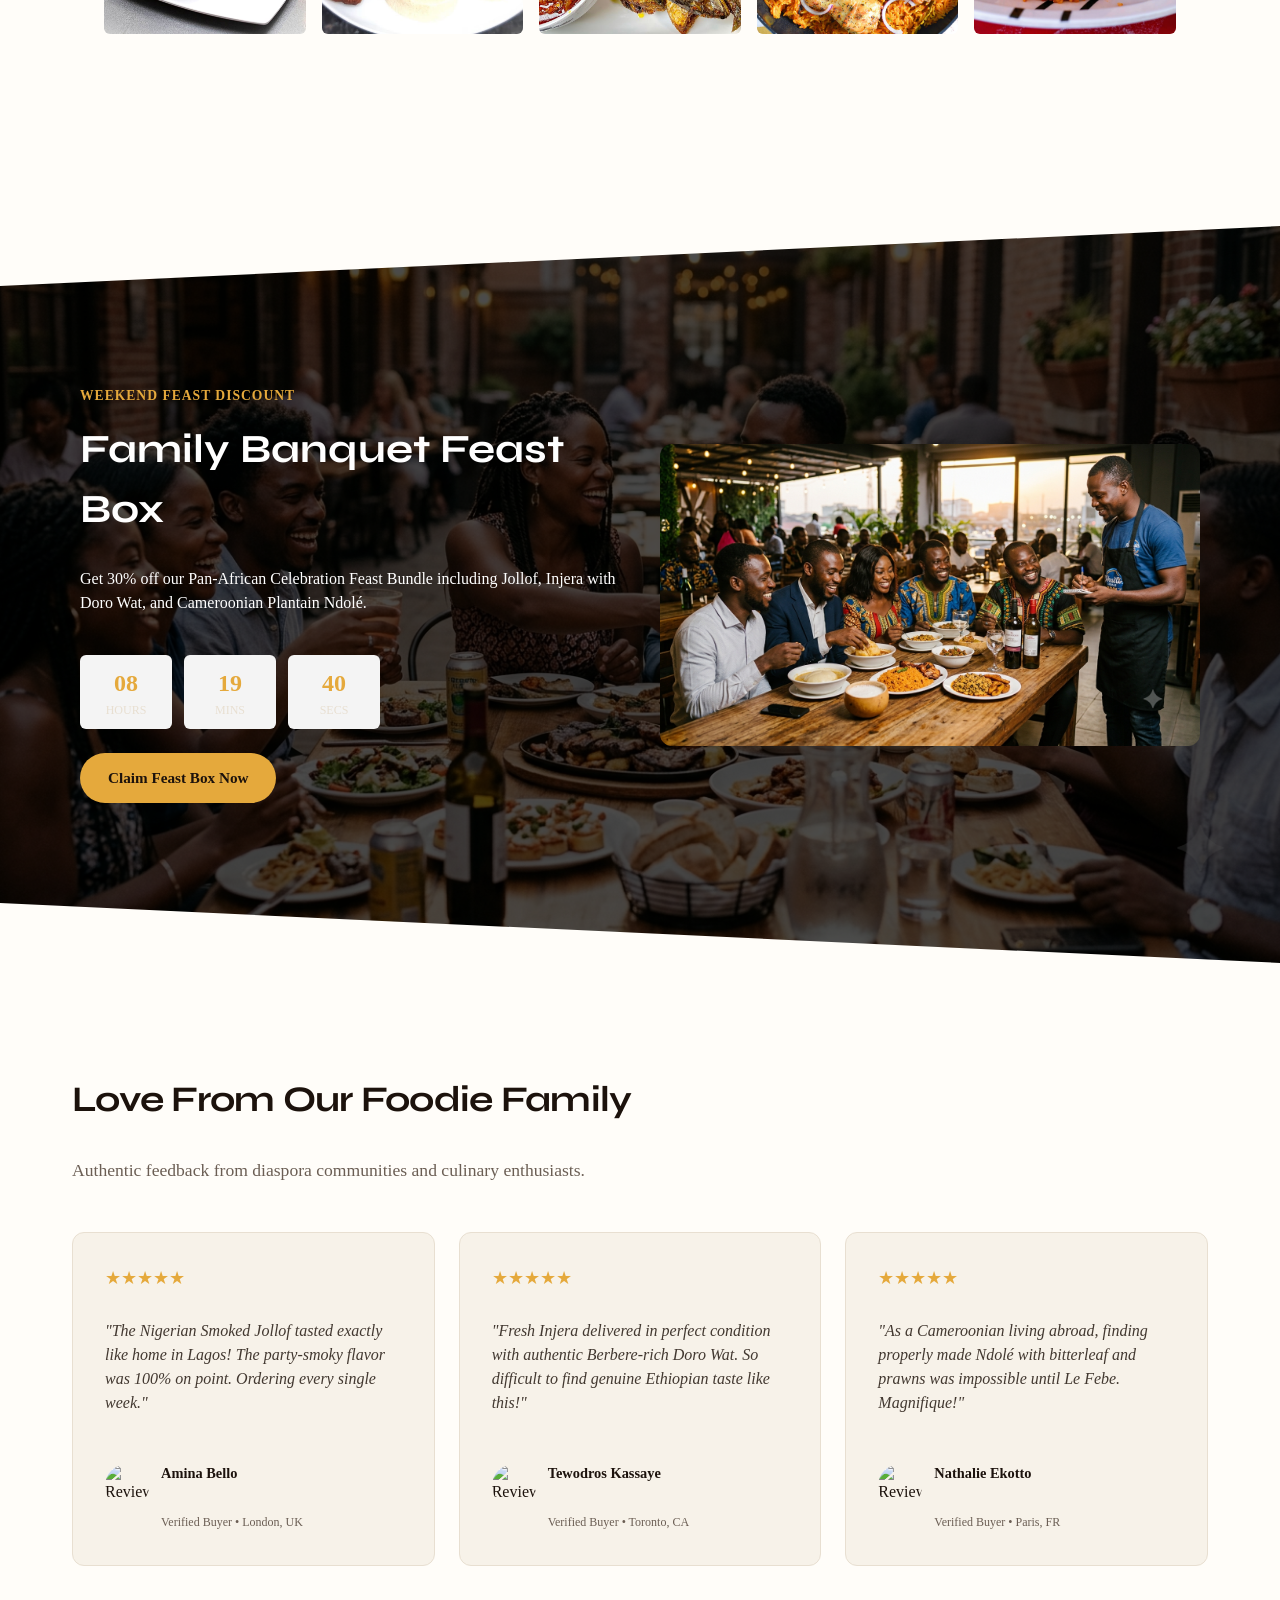
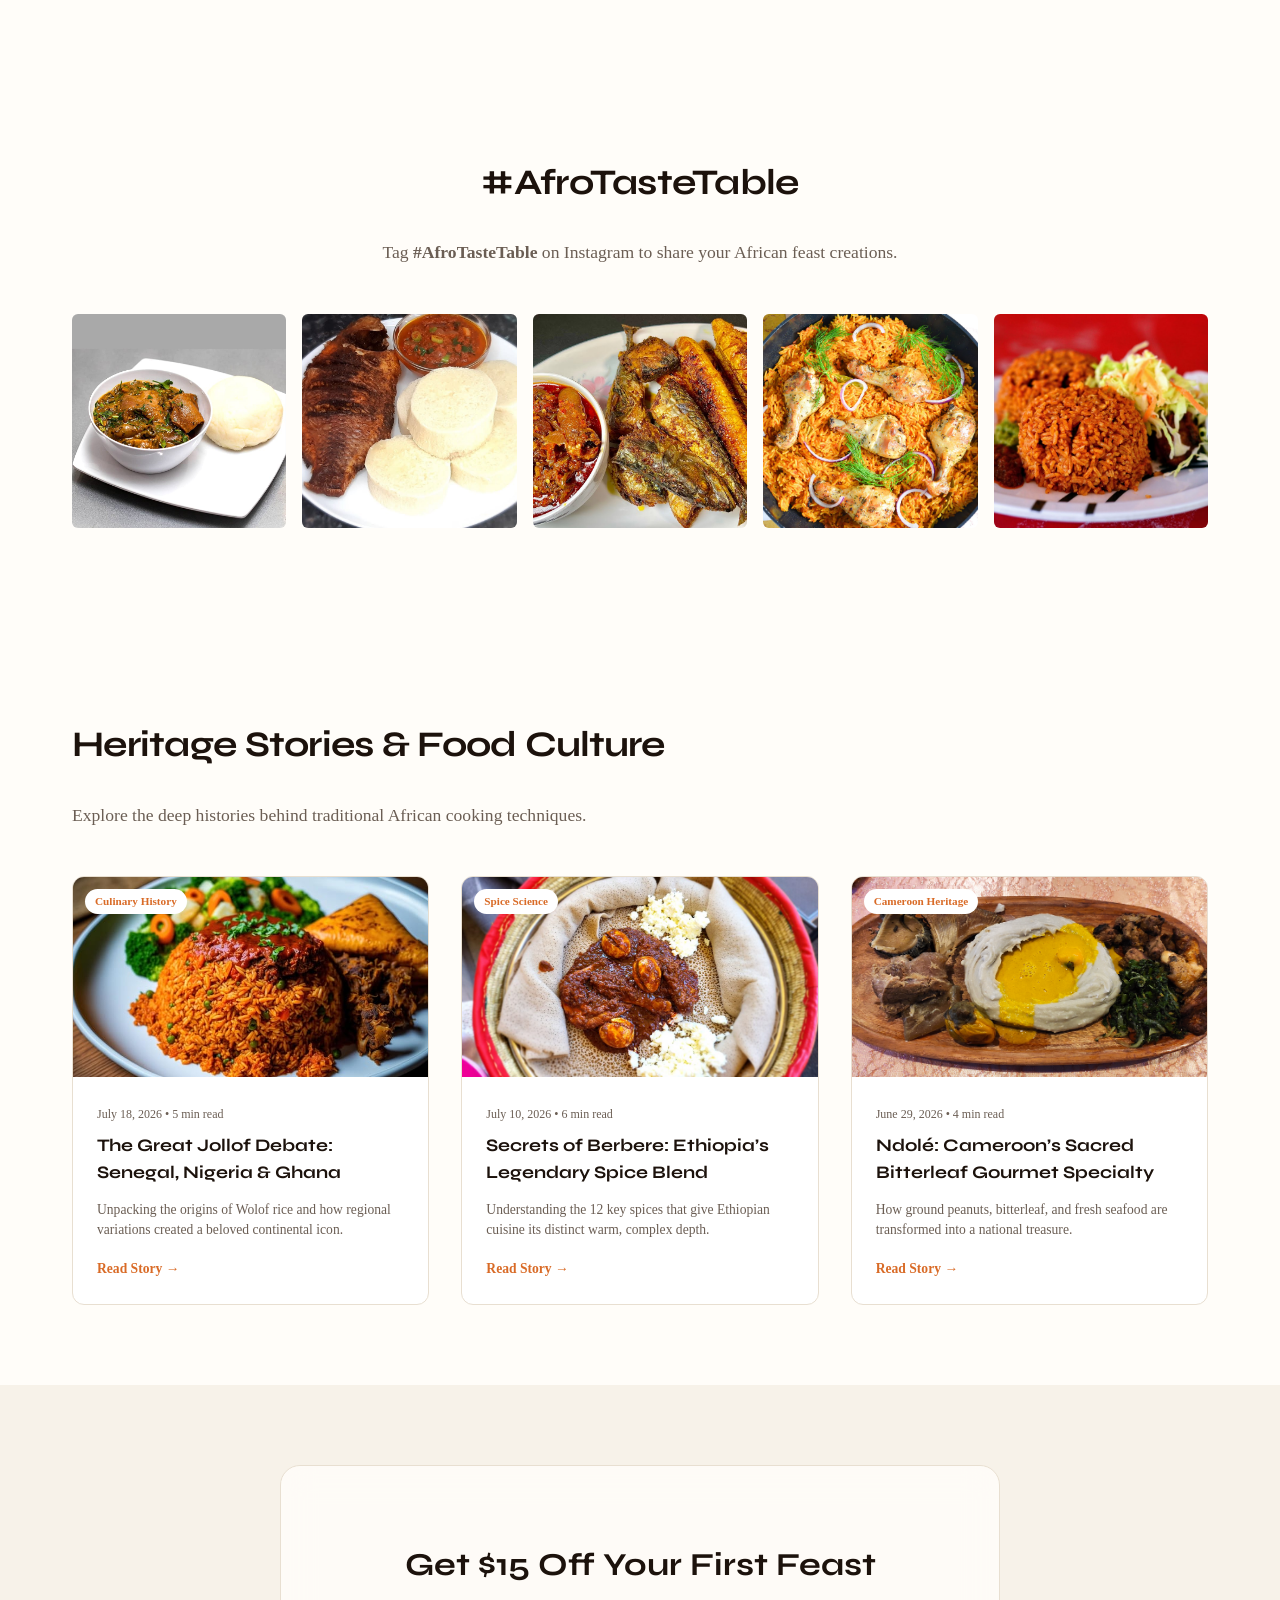
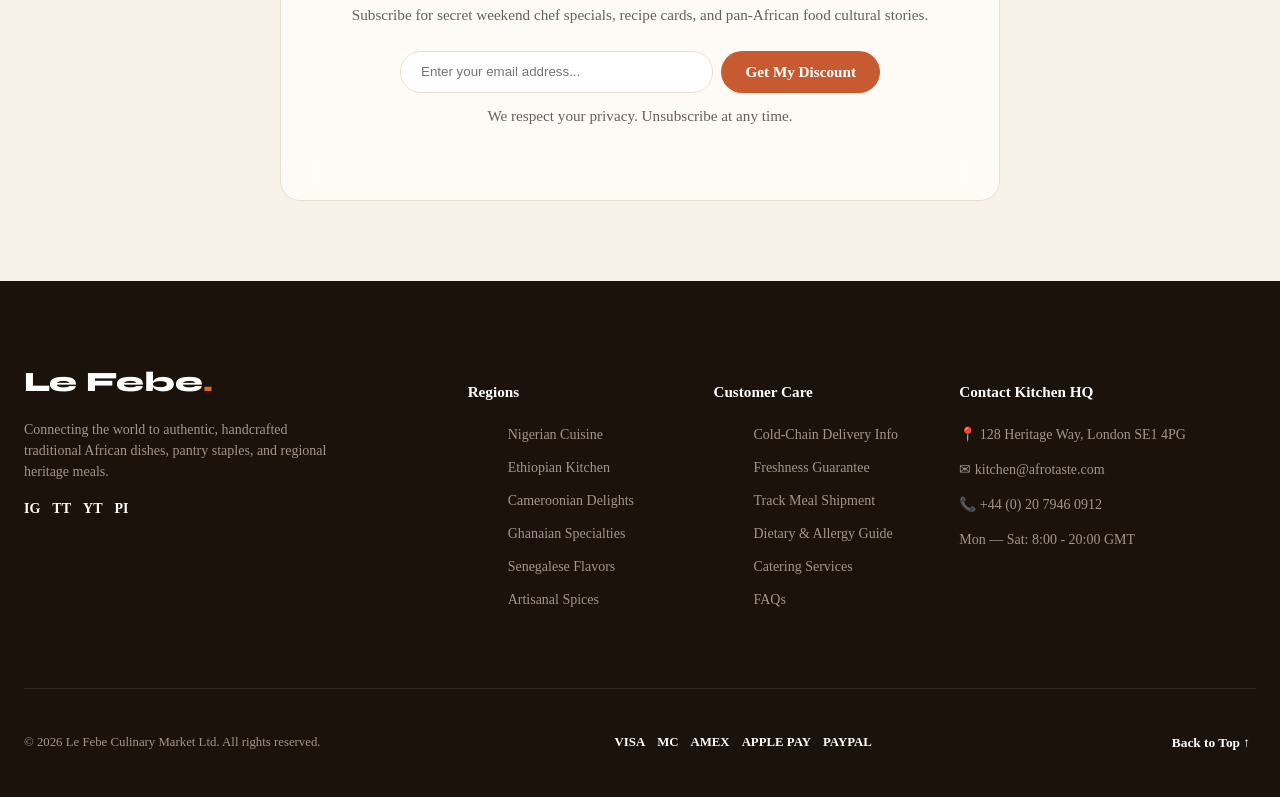
==== commit b0b5c161: "Update index.html" ====
--- a/index.html
+++ b/index.html
@@ -8,6 +8,16 @@
   <link rel="preconnect" href="https://fonts.gstatic.com" crossorigin>
   <link href="https://fonts.googleapis.com/css2?family=Plus+Jakarta+Sans:wght@400;500;600;700&family=Syne:wght@600;700;800&display=swap" rel="stylesheet">
   <link rel="stylesheet" href="style.css">
+
+  <style>
+    /* Mobile Drawer */
+    .mobile-drawer-overlay { position: fixed; inset: 0; background: rgba(0,0,0,0.5); z-index: 200; opacity: 0; visibility: hidden; transition: 0.3s; }
+    .mobile-drawer-overlay.active { opacity: 1; visibility: visible; }
+    .mobile-drawer { position: fixed; top: 0; right: -300px; width: 280px; height: 100%; background: #fff; z-index: 201; transition: 0.3s; padding: 1.5rem; display: flex; flex-direction: column; gap: 1.5rem; }
+    .mobile-drawer.active { right: 0; }
+    .mobile-nav-list { list-style: none; display: flex; flex-direction: column; gap: 1.25rem; font-weight: 700; font-size: 1.1rem; }
+    .mobile-nav-toggle { display: none; background: none; border: none; font-size: 1.5rem; cursor: pointer; color: var(--text-dark); }
+  </style>
 </head>
 <body>
 
@@ -54,7 +64,7 @@
     </a>
 
     <!-- DESKTOP NAVIGATION LINKS -->
-    <nav class="main-nav">
+    <nav class="main-nav desktop-only">
       <ul class="nav-list">
         <li><a href="index.html" class="nav-link active">Home</a></li>
         <li><a href="store.html" class="nav-link">Store</a></li>
@@ -106,13 +116,13 @@
     <div class="search-wrapper" style="margin-bottom: 16px;">
       <input type="text" placeholder="Search Jollof, Injera, Suya..." style="width:100%;">
     </div>
-      <nav class="main-nav desktop-only">
-      <ul class="nav-list">
-        <li><a href="index.html" class="nav-link active">Home</a></li>
-        <li><a href="store.html" class="nav-link">Store</a></li>
-        <li><a href="about.html" class="nav-link">About</a></li>
-        <li><a href="contact.html" class="nav-link">Contact</a></li>
-      </ul>
+      <nav class="main-nav">
+      <ul class="mobile-nav-list">
+      <li><a href="index.html">Home</a></li>
+      <li><a href="store.html" style="color:var(--primary);">Store</a></li>
+      <li><a href="about.html">About</a></li>
+      <li><a href="contact.html">Contact</a></li>
+    </ul>
     </nav>
   </div>
 </aside>
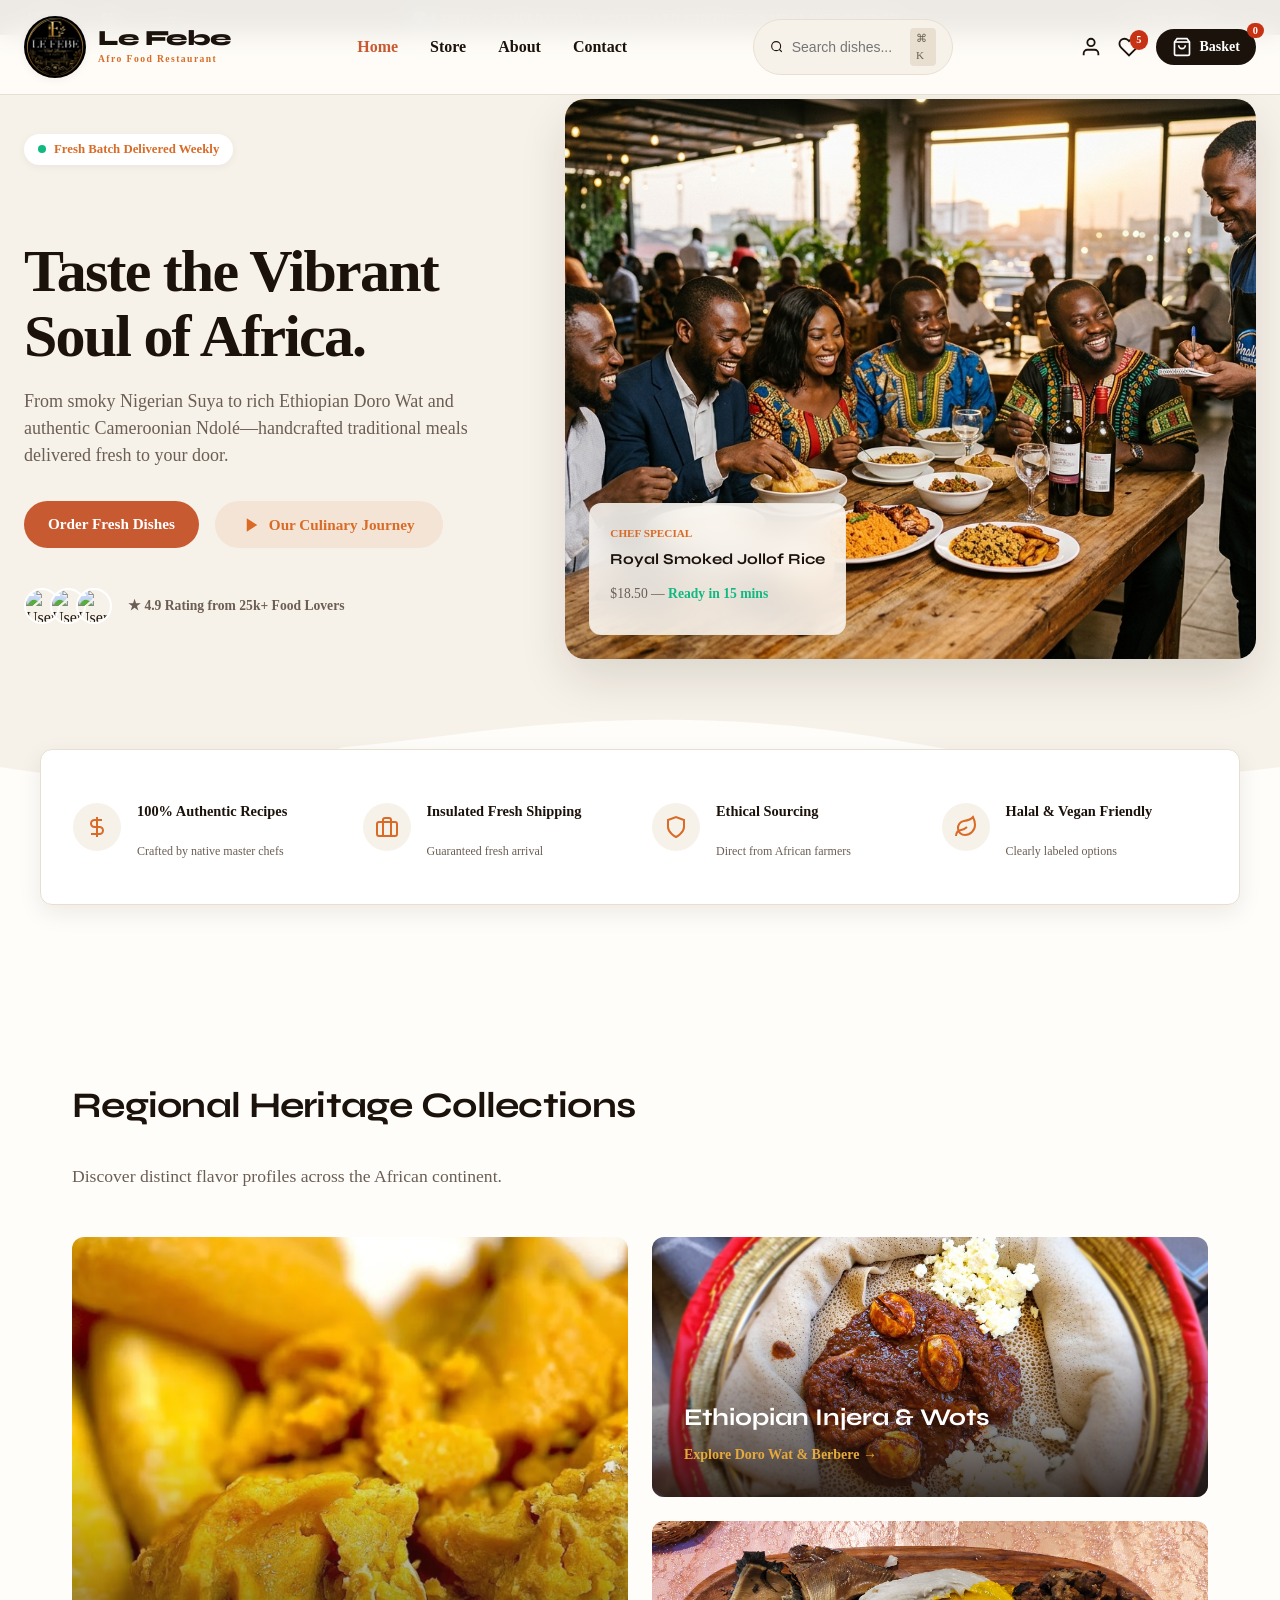
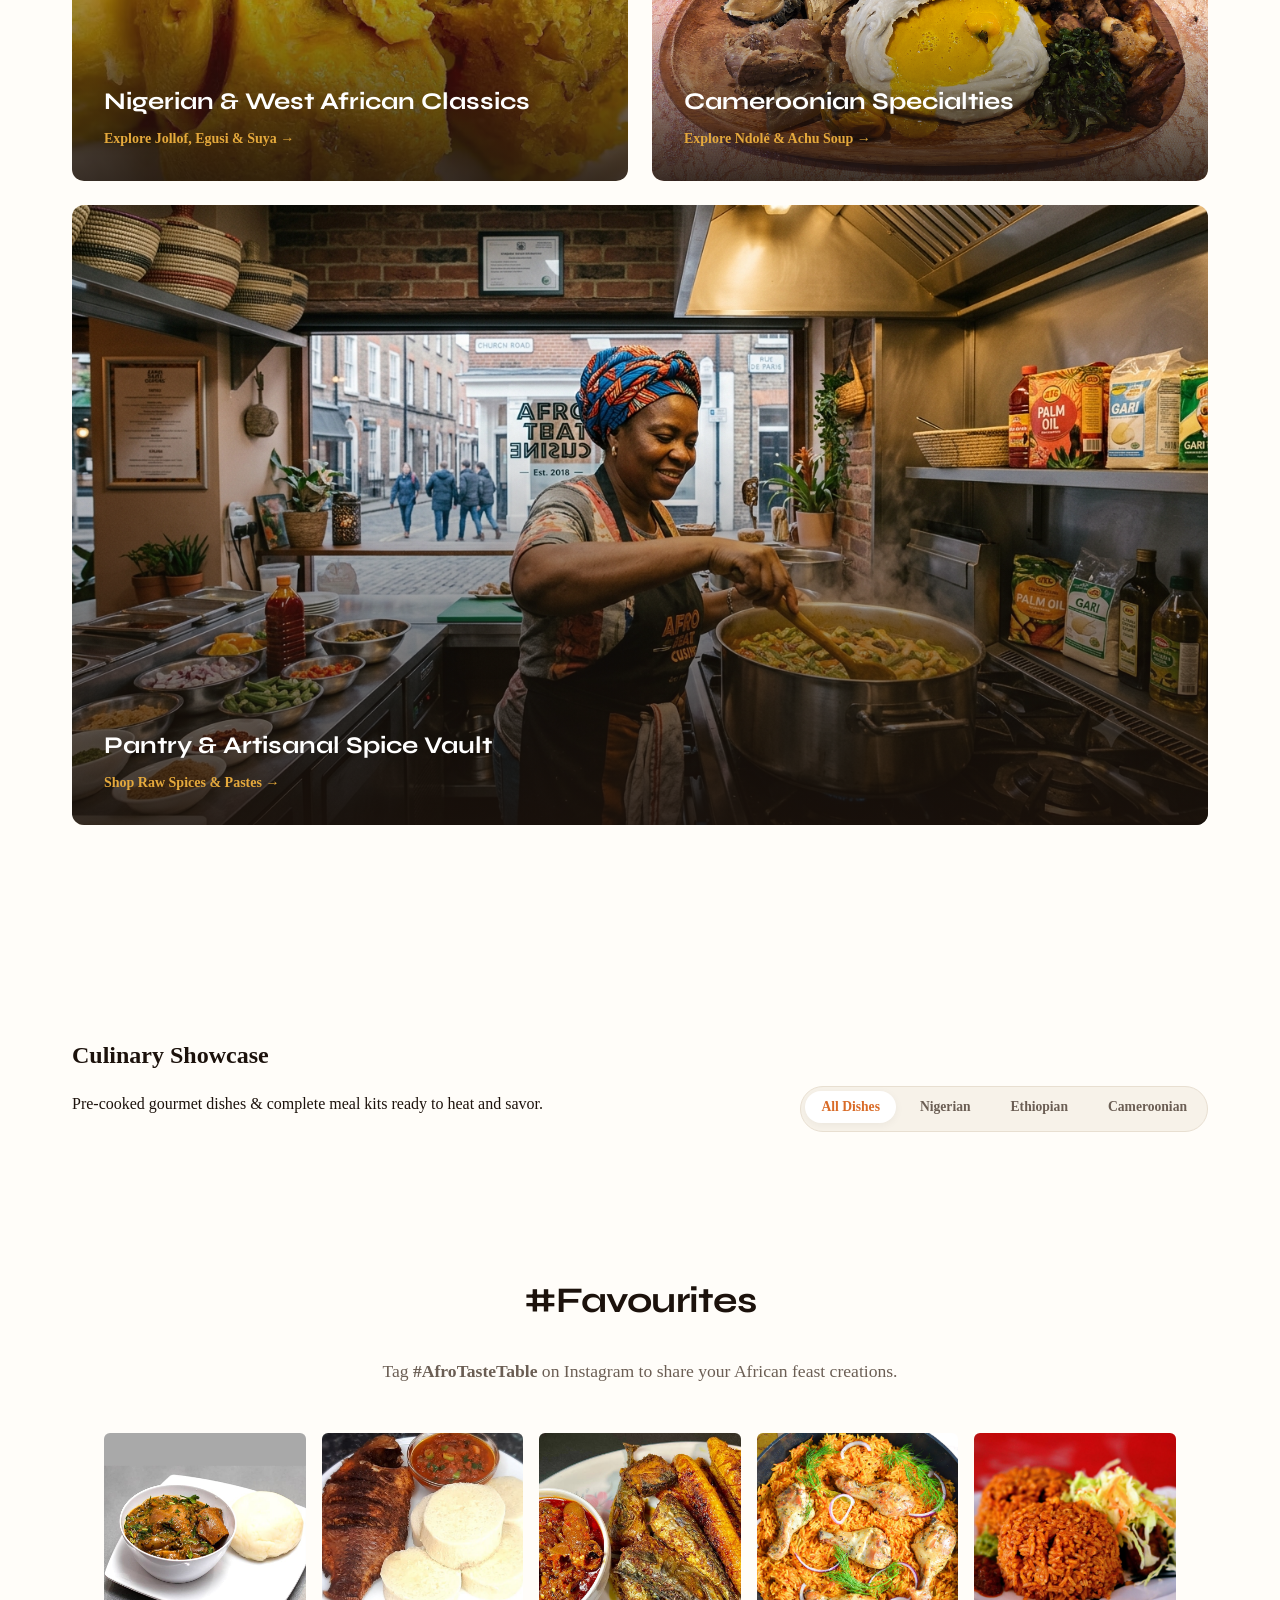
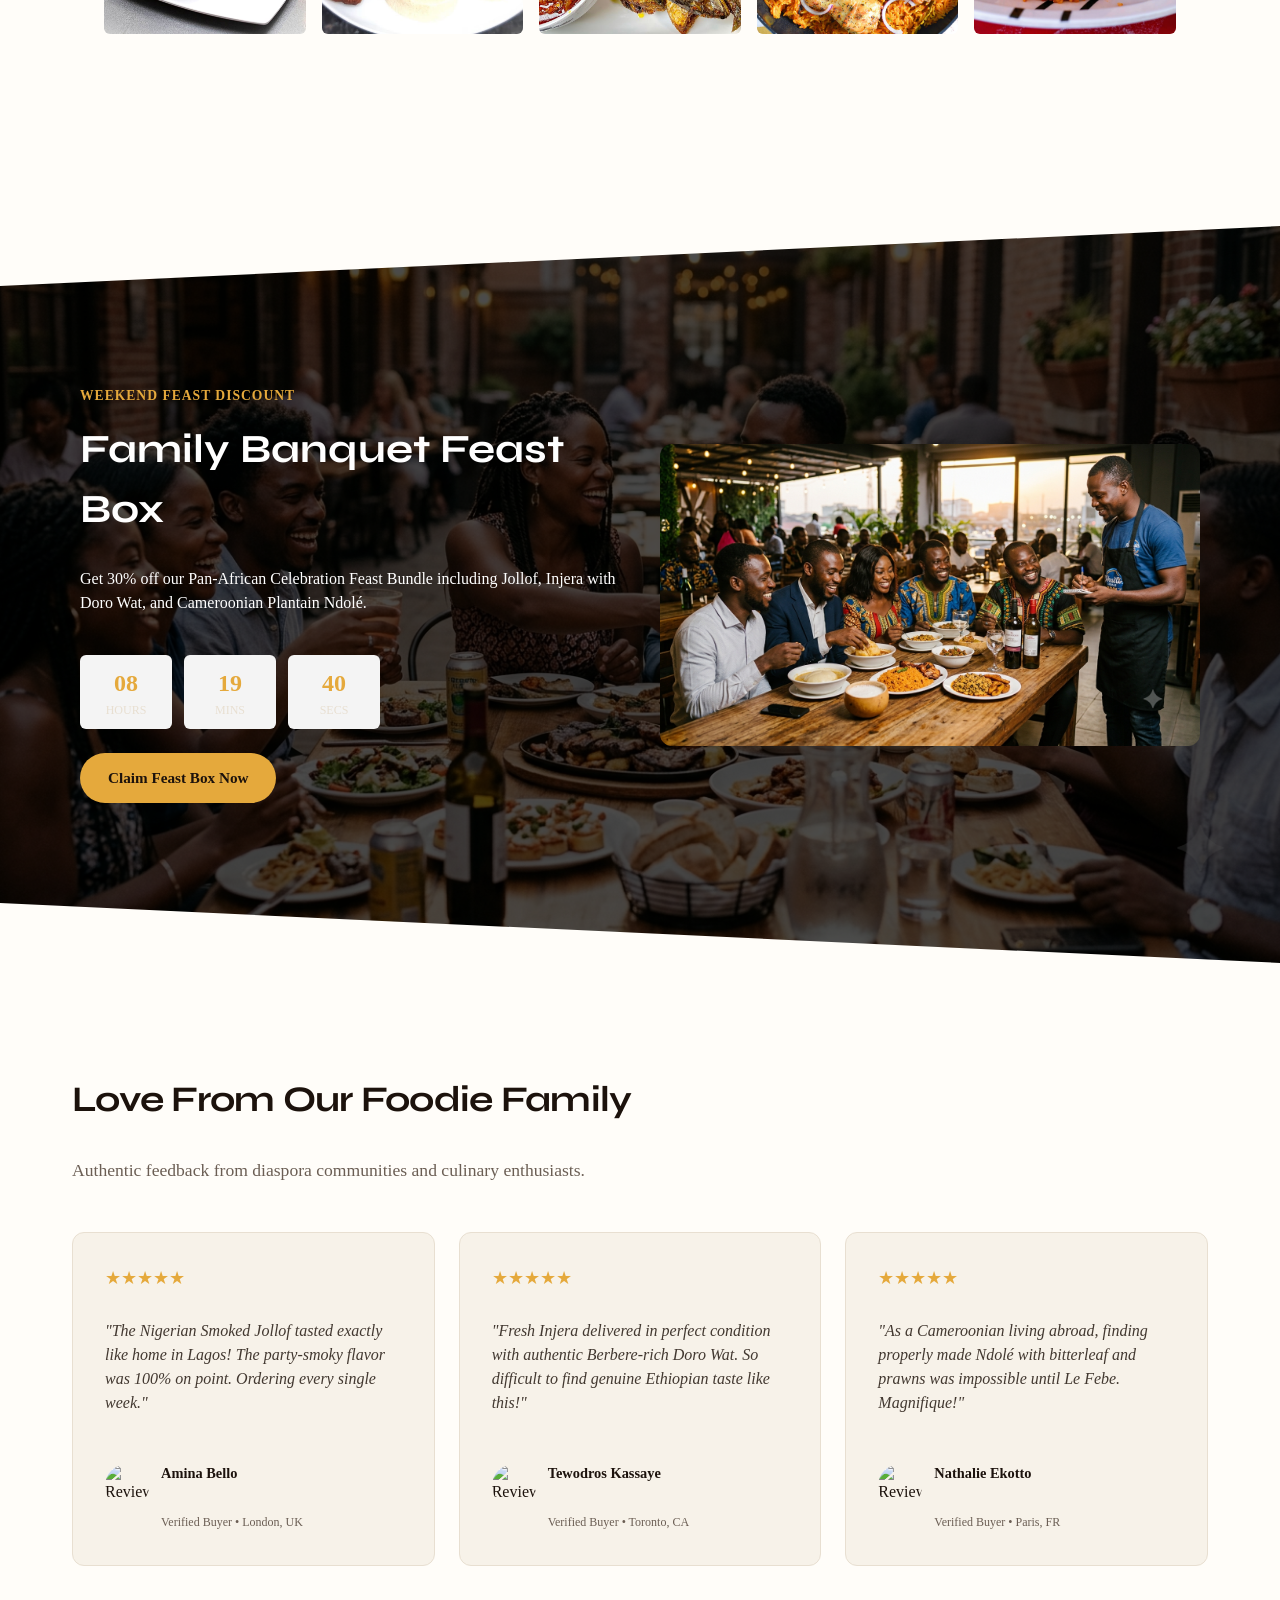
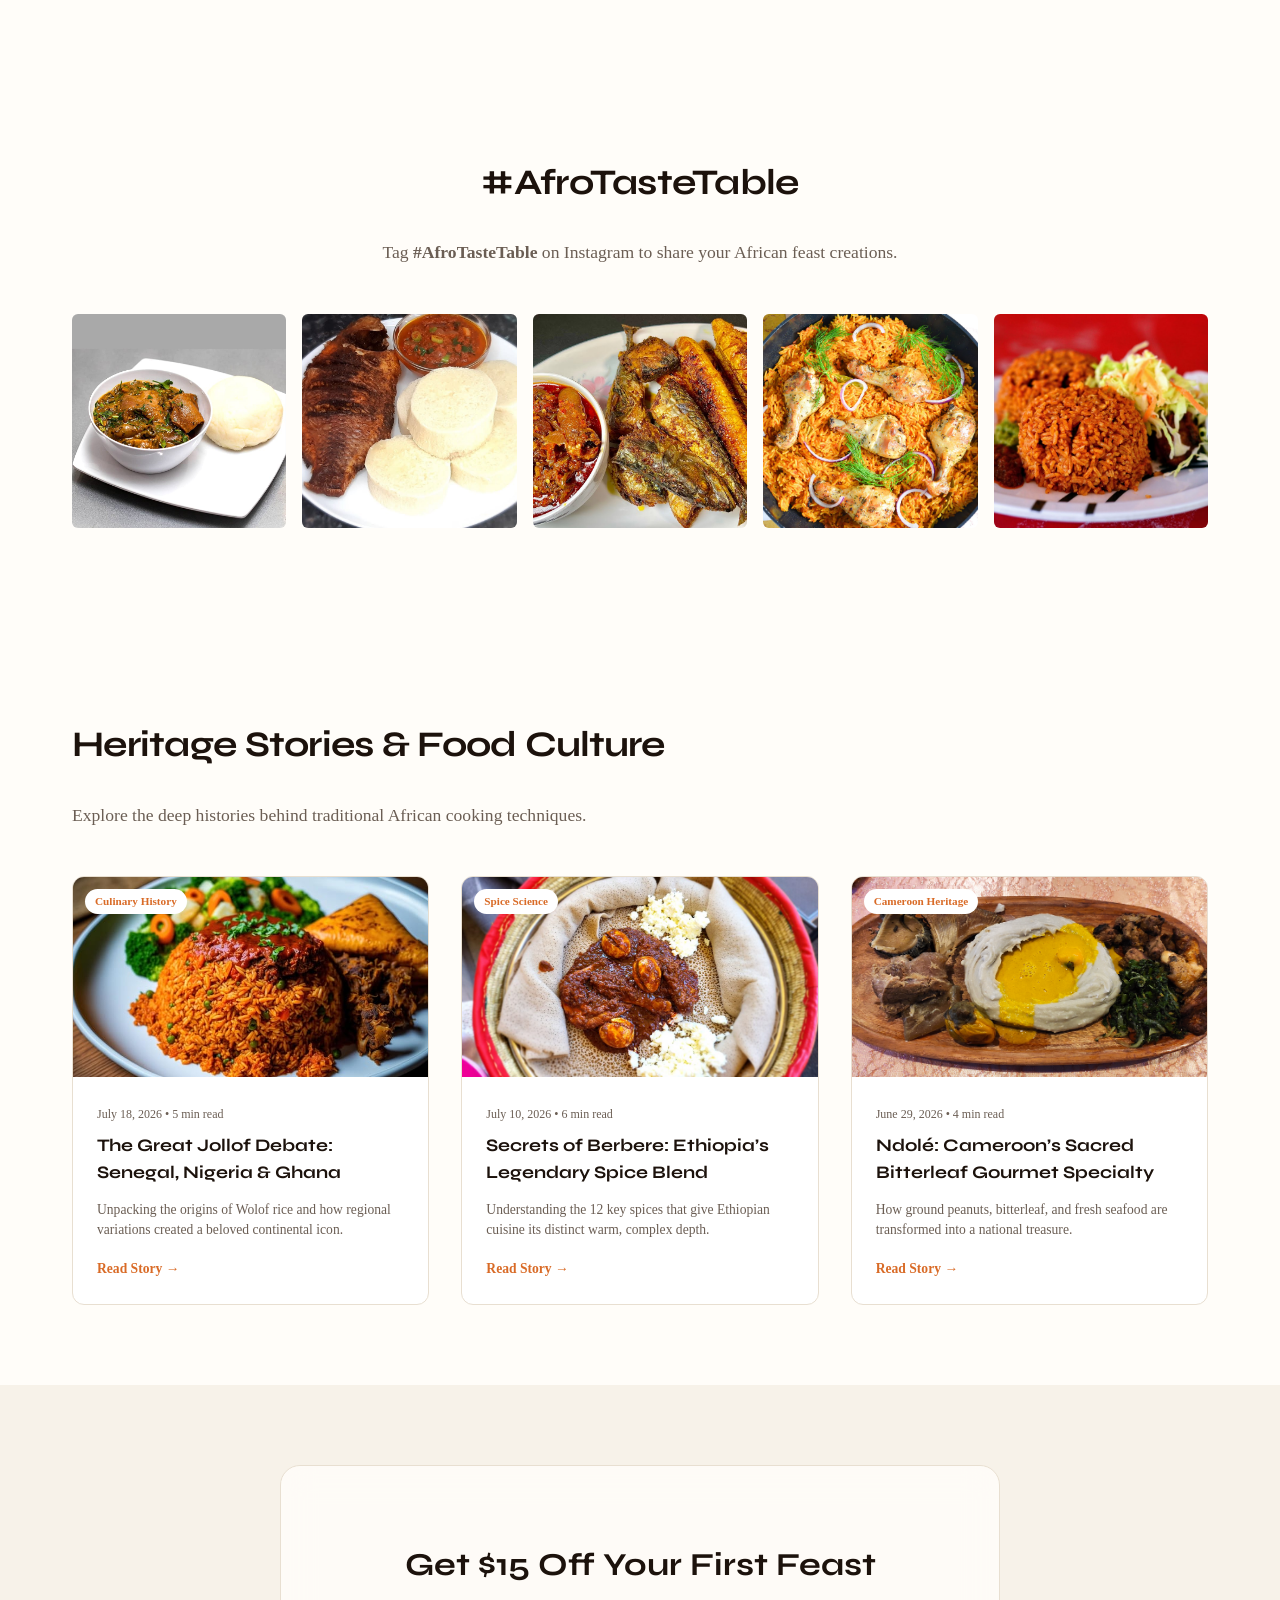
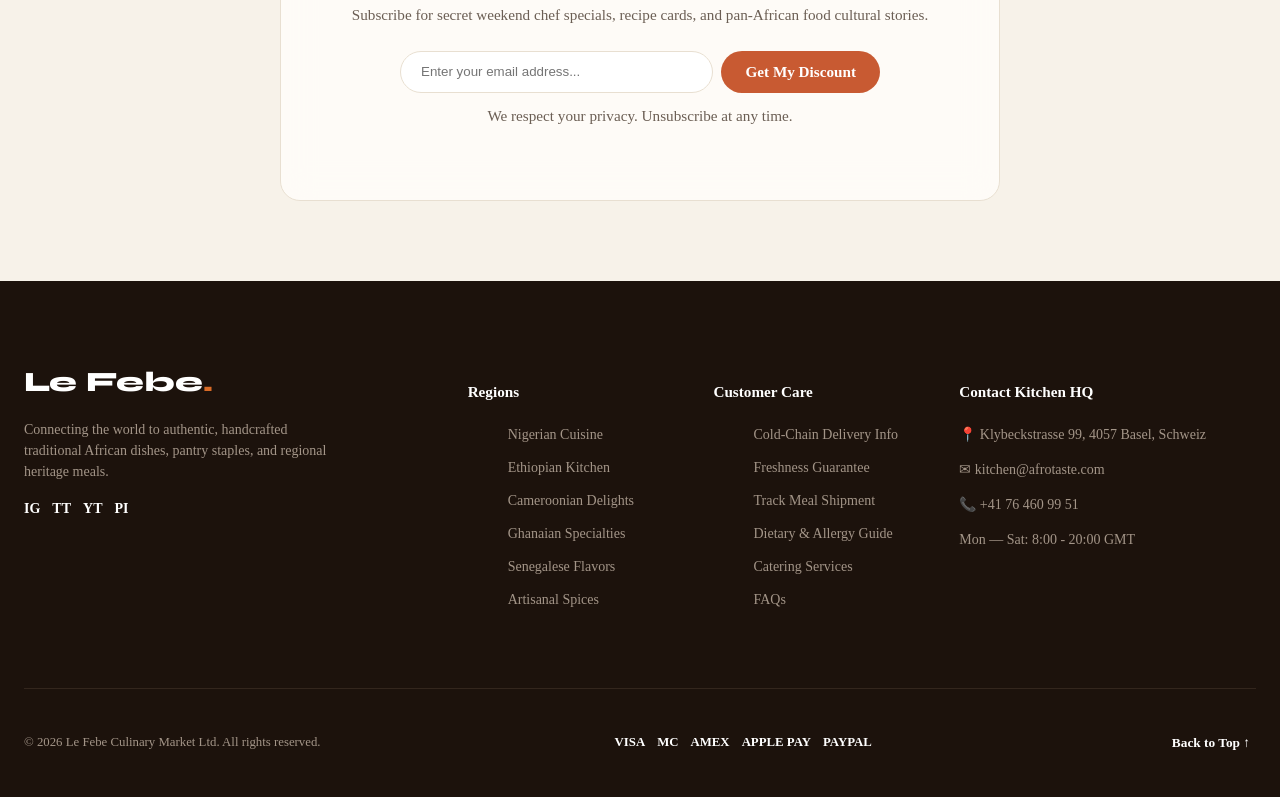
==== commit 56e4813e: "Update index.html" ====
--- a/index.html
+++ b/index.html
@@ -9,6 +9,12 @@
   <link href="https://fonts.googleapis.com/css2?family=Plus+Jakarta+Sans:wght@400;500;600;700&family=Syne:wght@600;700;800&display=swap" rel="stylesheet">
   <link rel="stylesheet" href="style.css">
 
+  <!-- Standard Favicon -->
+<link rel="icon" type="image/png" href="logo.png">
+
+<!-- Apple Touch Icon (For iOS home screens) -->
+<link rel="apple-touch-icon" href="logo.png">
+  
   <style>
     /* Mobile Drawer */
     .mobile-drawer-overlay { position: fixed; inset: 0; background: rgba(0,0,0,0.5); z-index: 200; opacity: 0; visibility: hidden; transition: 0.3s; }
@@ -679,9 +685,9 @@
 
         <div class="footer-col">
           <h4>Contact Kitchen HQ</h4>
-          <p class="contact-item">📍 128 Heritage Way, London SE1 4PG</p>
+          <p class="contact-item">📍 Klybeckstrasse 99, 4057 Basel, Schweiz</p>
           <p class="contact-item">✉ kitchen@afrotaste.com</p>
-          <p class="contact-item">📞 +44 (0) 20 7946 0912</p>
+          <p class="contact-item">📞 +41 76 460 99 51</p>
           <p class="contact-item">Mon — Sat: 8:00 - 20:00 GMT</p>
         </div>
       </div>
